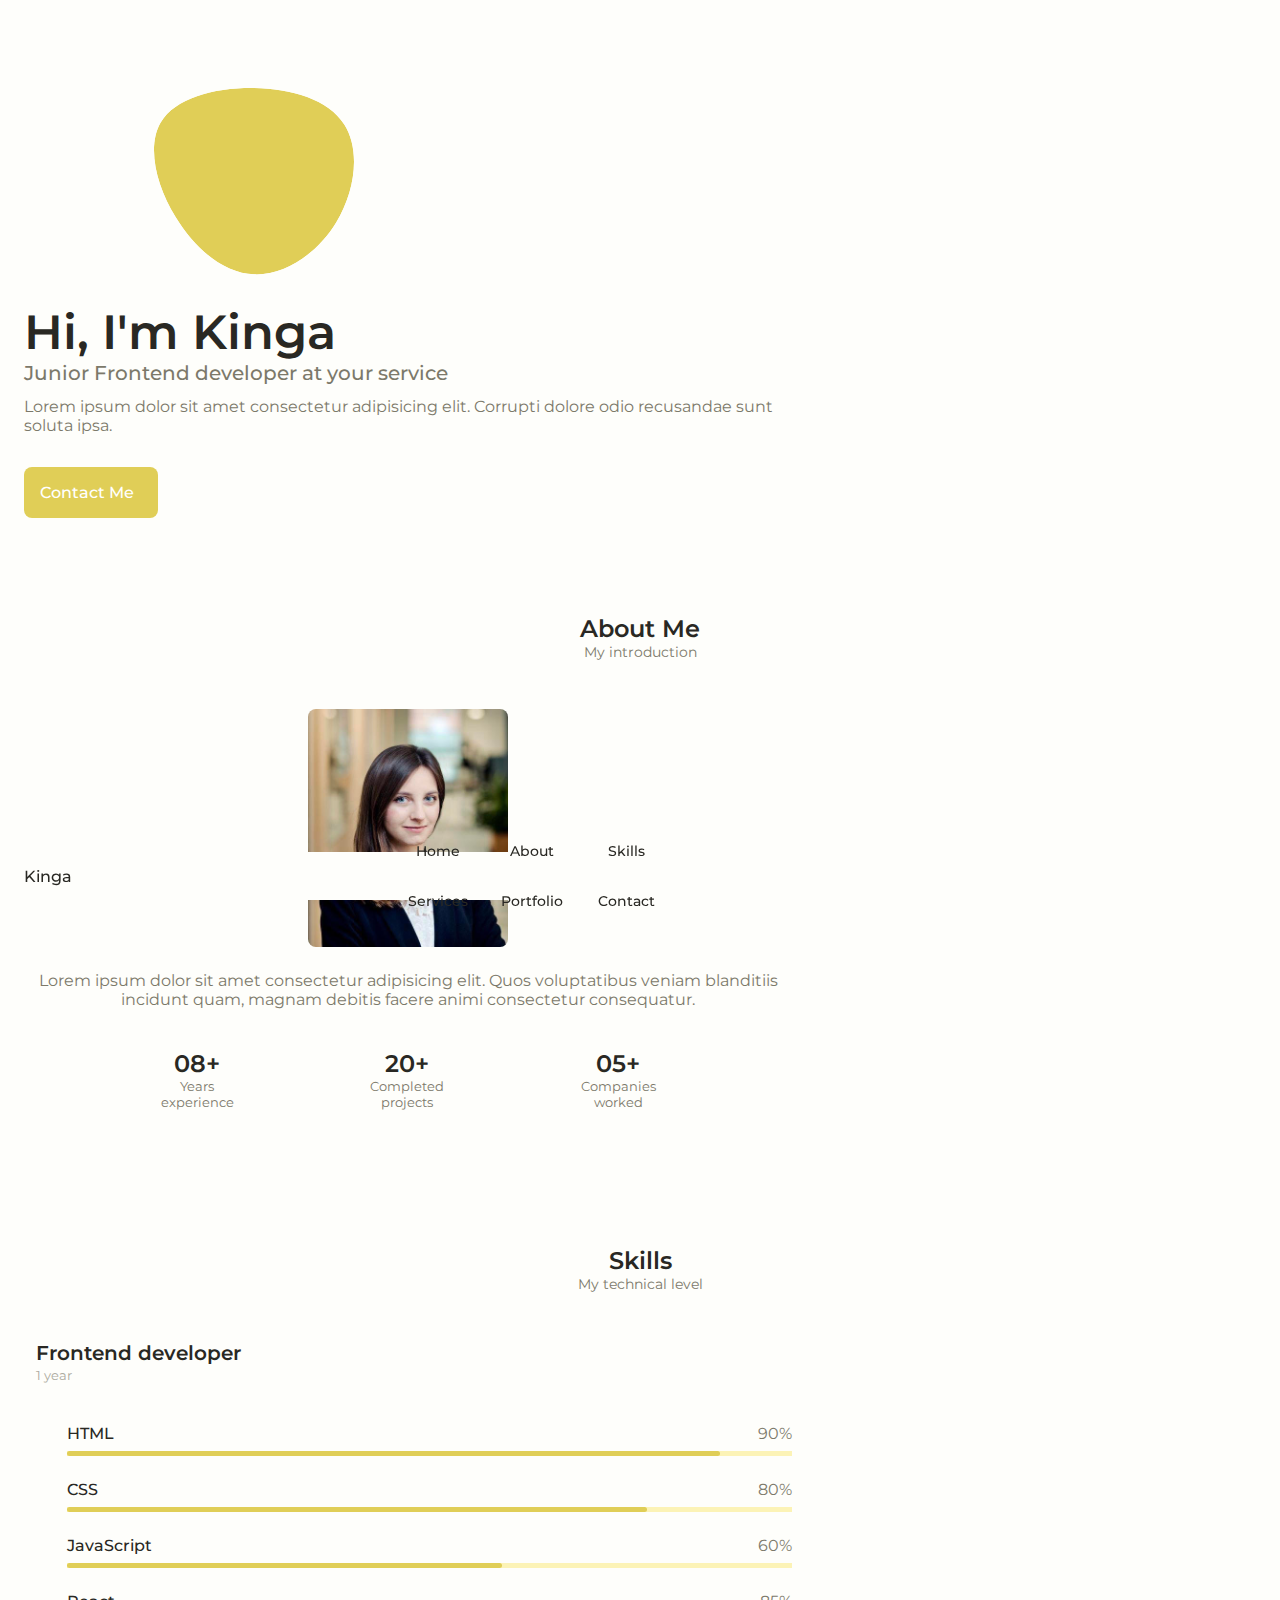
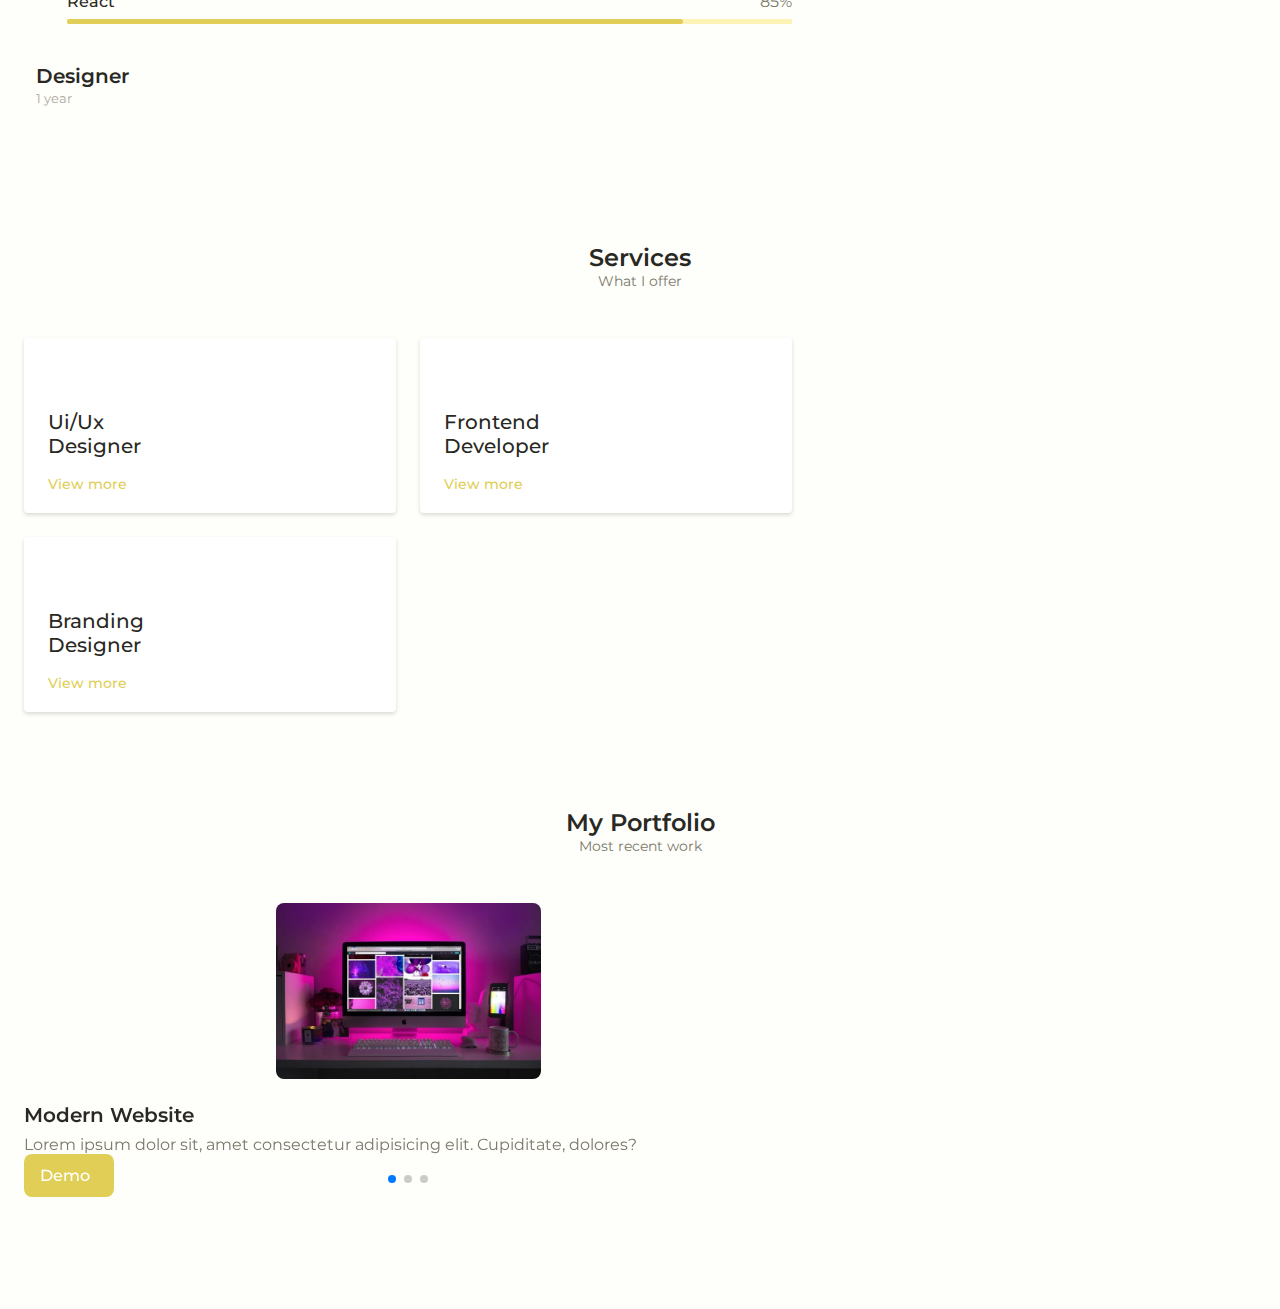
==== index.html @ 0916a734 "work in progress" ====
<!DOCTYPE html>
<html lang="en">

<head>
    <meta charset="UTF-8">
    <meta name="viewport" content="width=device-width, initial-scale=1.0">
    <title>Portafolio</title>
    <link rel="stylesheet" href="https://unicons.iconscout.com/release/v4.0.8/css/line.css">
    <link rel="stylesheet" href="css/swiper-bundle.min.css">
    <link rel="preconnect" href="https://fonts.googleapis.com">
    <link rel="preconnect" href="https://fonts.gstatic.com" crossorigin>
    <link href="https://fonts.googleapis.com/css2?family=Montserrat:ital,wght@0,100..900;1,100..900&display=swap"
        rel="stylesheet">
    <link rel="stylesheet" href="css/normalize.css">
    <link rel="stylesheet" href="css/style.css">
</head>

<body>
    <!-- header -->
    <header class="header" id="header">
        <nav class="nav container">
            <a href="#" class="nav__logo">Kinga</a>
            <div class="nav__menu" id="nav-menu">
                <ul class="nav__list grid">
                    <li class="nav__item">
                        <a href="#home" class="nav__link">
                            <i class="uil uil-estate nav__icon"></i>Home
                        </a>
                    </li>
                    <li class="nav__item">
                        <a href="#about" class="nav__link">
                            <i class="uil uil-user nav__icon"></i>About
                        </a>
                    </li>
                    <li class="nav__item">
                        <a href="#skills" class="nav__link">
                            <i class="uil uil-file nav__icon"></i>Skills
                        </a>
                    </li>
                    <li class="nav__item">
                        <a href="#services" class="nav__link">
                            <i class="uil uil-briefcase nav__icon"></i>Services
                        </a>
                    </li>
                    <li class="nav__item">
                        <a href="#portfolio" class="nav__link">
                            <i class="uil uil-image nav__icon"></i>Portfolio
                        </a>
                    </li>
                    <li class="nav__item">
                        <a href="#contact" class="nav__link">
                            <i class="uil uil-message nav__icon"></i>Contact
                        </a>
                    </li>
                </ul>
                <i class="uil uil-times nav__close" id="nav-close"></i>
            </div>

            <div class="nav__btns">
                <div class="nav__toggle" id="nav-toggle">
                    <i class="uil uil-apps"></i>
                </div>
            </div>
        </nav>
    </header>

    <!-- main -->
    <main class="main">
        <section class="home section" id="home">
            <div class="home__container container grid">
                <div class="home__content grid">
                    <div class="home__social">
                        <a href="#" target="_blank" class="home__social-icon">
                            <i class="uil uil-linkedin-alt"></i>
                        </a>
                        <a href="#" target="_blank" class="home__social-icon">
                            <i class="uil uil-github-alt"></i>
                        </a>
                        <a href="#" target="_blank" class="home__social-icon">
                            <i class="uil uil-dribbble"></i>
                        </a>
                    </div>

                    <div class="home__img">
                        <svg class="home__blob" viewBox="0 0 200 187" xmlns="http://www.w3.org/2000/svg"
                            xmlns:xlink="http://www.w3.org/1999/xlink">
                            <mask id="mask0" mask-type="alpha">
                                <path d="M190.312 36.4879C206.582 62.1187 201.309 102.826 182.328 134.186C163.346 165.547 
                                130.807 187.559 100.226 186.353C69.6454 185.297 41.0228 161.023 21.7403 129.362C2.45775 
                                97.8511 -7.48481 59.1033 6.67581 34.5279C20.9871 10.1032 59.7028 -0.149132 97.9666 
                                0.00163737C136.23 0.303176 174.193 10.857 190.312 36.4879Z" />
                            </mask>
                            <g mask="url(#mask0)">
                                <path d="M190.312 36.4879C206.582 62.1187 201.309 102.826 182.328 134.186C163.346 
                                165.547 130.807 187.559 100.226 186.353C69.6454 185.297 41.0228 161.023 21.7403 
                                129.362C2.45775 97.8511 -7.48481 59.1033 6.67581 34.5279C20.9871 10.1032 59.7028 
                                -0.149132 97.9666 0.00163737C136.23 0.303176 174.193 10.857 190.312 36.4879Z" />

                                <image class="home__blob-img" x="12" y="18" xlink:href="img/portfolio.png" />
                            </g>
                        </svg>
                    </div>

                    <div class="home__data">
                        <h1 class="home__title">Hi, I'm Kinga</h1>
                        <h3 class="home__subtitle">Junior Frontend developer at your service</h3>
                        <p class="home__description">Lorem ipsum dolor sit amet consectetur adipisicing elit. Corrupti
                            dolore odio recusandae sunt soluta ipsa.</p>
                        <a href="#contact" class="button button--flex">
                            Contact Me <i class="uil uil-message button__icon"></i>
                        </a>
                    </div>
                </div>

                <div class="home__scroll">
                    <a href="#about" class="home__scroll-button button--flex">
                        <i class="uil uil-mouse-alt home__scroll-mouse"></i>
                        <span class="home__scroll-name">Scroll down</span>
                        <i class="uil uil-arrow-down home_scroll-arrow"></i>
                    </a>
                </div>
            </div>
        </section>

        <section class="about section" id="about">
            <h2 class="section__title">About Me</h2>
            <span class="section__subtitle">My introduction</span>

            <div class="about__container container grid">
                <img src="img/portfolio.jpg" alt="kinga" class="about__img">

                <div class="about__data">
                    <p class="about__description">Lorem ipsum dolor sit amet consectetur adipisicing elit. Quos
                        voluptatibus veniam blanditiis incidunt quam, magnam debitis facere animi consectetur
                        consequatur.</p>
                    <div class="about__info">
                        <div>
                            <span class="about__info-title">08+</span>
                            <span class="about__info-name">Years <br> experience</span>
                        </div>
                        <div>
                            <span class="about__info-title">20+</span>
                            <span class="about__info-name">Completed <br> projects</span>
                        </div>
                        <div>
                            <span class="about__info-title">05+</span>
                            <span class="about__info-name">Companies <br> worked</span>
                        </div>
                    </div>
                </div>
            </div>
        </section>

        <section class="skills section" id="skills">
            <h2 class="section__title">Skills</h2>
            <span class="section__subtitle">My technical level</span>

            <div class="skills__container container grid">
                <div>
                    <div class="skills__content skills__open">
                        <div class="skills__header">
                            <i class="uil uil-brackets-curly skills__icon"></i>

                            <div>
                                <h1 class="skills__title">Frontend developer</h1>
                                <span class="skills__subtitle">1 year</span>
                            </div>

                            <i class="uil uil-angle-down skills__arrow"></i>
                        </div>

                        <div class="skills__list grid">

                            <div class="skills__data">
                                <div class="skills__titles">
                                    <h3 class="skills__name">HTML</h3>
                                    <span class="skills__number">90%</span>
                                </div>
                                <div class="skills__bar">
                                    <span class="skills__percentage skills__html"></span>
                                </div>
                            </div>

                            <div class="skills__data">
                                <div class="skills__titles">
                                    <h3 class="skills__name">CSS</h3>
                                    <span class="skills__number">80%</span>
                                </div>
                                <div class="skills__bar">
                                    <span class="skills__percentage skills__css"></span>
                                </div>
                            </div>

                            <div class="skills__data">
                                <div class="skills__titles">
                                    <h3 class="skills__name">JavaScript</h3>
                                    <span class="skills__number">60%</span>
                                </div>
                                <div class="skills__bar">
                                    <span class="skills__percentage skills__js"></span>
                                </div>
                            </div>

                            <div class="skills__data">
                                <div class="skills__titles">
                                    <h3 class="skills__name">React</h3>
                                    <span class="skills__number">85%</span>
                                </div>
                                <div class="skills__bar">
                                    <span class="skills__percentage skills__react"></span>
                                </div>
                            </div>
                        </div>
                    </div>

                    <div>
                        <div class="skills__content skills__close">
                            <div class="skills__header">
                                <i class="uil uil-brush-alt skills__icon"></i>

                                <div>
                                    <h1 class="skills__title">Designer</h1>
                                    <span class="skills__subtitle">1 year</span>
                                </div>

                                <i class="uil uil-angle-down skills__arrow"></i>
                            </div>

                            <div class="skills__list grid">

                                <div class="skills__data">
                                    <div class="skills__titles">
                                        <h3 class="skills__name">Figma</h3>
                                        <span class="skills__number">90%</span>
                                    </div>
                                    <div class="skills__bar">
                                        <span class="skills__percentage skills__figma"></span>
                                    </div>
                                </div>

                                <div class="skills__data">
                                    <div class="skills__titles">
                                        <h3 class="skills__name">GIMP</h3>
                                        <span class="skills__number">80%</span>
                                    </div>
                                    <div class="skills__bar">
                                        <span class="skills__percentage skills__gimp"></span>
                                    </div>
                                </div>

                                <div class="skills__data">
                                    <div class="skills__titles">
                                        <h3 class="skills__name">Canva</h3>
                                        <span class="skills__number">60%</span>
                                    </div>
                                    <div class="skills__bar">
                                        <span class="skills__percentage skills__canva"></span>
                                    </div>
                                </div>

                            </div>
                        </div>
                    </div>
                </div>
            </div>
        </section>

        <!-- <section class="qualification section">
            <h2 class="section__title">Qualification</h2>
            <span class="section__subtitle">My personal journey</span>

            <div class="qualification__container container">
                <div class="qualification__tabs">
                    <div class="qualification__button button--flex">
                        <i class="uil uil-graduation-cap qualification__icon"></i>
                        Education
                    </div>

                    <div class="qualification__button button--flex">
                        <i class="uil uil-bag qualification__icon"></i>
                        Work
                    </div>
                </div>

                <div class="qualification__sections">
                    <div class="qualification__content">

                        <div class="qualification__data">
                            <div>
                                <h3 class="qualificaton__title">Kurs Frontend Developer</h3>
                                <span class="qualification__subtitle">Akademia 108</span>
                                <div class="qualification__calendar">
                                    <i class="uil uil-calendar-alt"></i>
                                    IV-VIII 2024
                                </div>
                            </div>

                            <div>
                                <span class="qualification__rounder"></span>
                                <span class="qualification__line"></span>
                            </div>
                        </div>

                        <div class="qualification__data">
                            <div>

                                <div></div>

                                <div>
                                    <span class="qualification__rounder"></span>
                                    <span class="qualification__line"></span>
                                </div>
                                <h3 class="qualificaton__title">Kurs Frontend Developer</h3>
                                <span class="qualification__subtitle">Akademia 108</span>
                                <div class="qualification__calendar">
                                    <i class="uil uil-calendar-alt"></i>
                                    IV-VIII 2024
                                </div>
                            </div>                          
                        </div>


                        <div class="qualification__data">
                            <div>
                                <h3 class="qualificaton__title">Kurs Frontend Developer</h3>
                                <span class="qualification__subtitle">Akademia 108</span>
                                <div class="qualification__calendar">
                                    <i class="uil uil-calendar-alt"></i>
                                    IV-VIII 2024
                                </div>
                            </div>

                            <div>
                                <span class="qualification__rounder"></span>
                                <span class="qualification__line"></span>
                            </div>
                        </div>

                    </div>

                    <div class="qualification__content">

                        <div class="qualification__data">
                            <div>
                                <h3 class="qualificaton__title">Kurs Frontend Developer</h3>
                                <span class="qualification__subtitle">Akademia 108</span>
                                <div class="qualification__calendar">
                                    <i class="uil uil-calendar-alt"></i>
                                    IV-VIII 2024
                                </div>
                            </div>

                            <div>
                                <span class="qualification__rounder"></span>
                                <span class="qualification__line"></span>
                            </div>
                        </div>

                        <div class="qualification__data">
                            <div>

                                <div></div>

                                <div>
                                    <span class="qualification__rounder"></span>
                                    <span class="qualification__line"></span>
                                </div>
                                <h3 class="qualificaton__title">Kurs Frontend Developer</h3>
                                <span class="qualification__subtitle">Akademia 108</span>
                                <div class="qualification__calendar">
                                    <i class="uil uil-calendar-alt"></i>
                                    IV-VIII 2024
                                </div>
                            </div>                          
                        </div>


                        <div class="qualification__data">
                            <div>
                                <h3 class="qualificaton__title">Kurs Frontend Developer</h3>
                                <span class="qualification__subtitle">Akademia 108</span>
                                <div class="qualification__calendar">
                                    <i class="uil uil-calendar-alt"></i>
                                    IV-VIII 2024
                                </div>
                            </div>

                            <div>
                                <span class="qualification__rounder"></span>
                                <span class="qualification__line"></span>
                            </div>
                        </div>

                    </div>
                </div>
            </div>
        </section> -->

        <section class="services section" id="services">
            <h2 class="section__title">Services</h2>
            <span class="section__subtitle">What I offer</span>

            <div class="services__container container grid">
                <div class="services__content">
                    <div>
                        <i class="uil uil-web-grid services__icon"></i>
                        <h3 class="services__title">Ui/Ux <br> Designer</h3>

                        <span class="button button--flex button--small button--link services__button">View more
                            <i class="uil uil-arrow-right button__icon"></i>
                        </span>

                        <div class="services__modal">
                            <div class="services__modal-content">
                                <h4 class="services__modal-title">Ui/Ux <br> Designer</h4>
                                <i class="uil uil-times services__modal-close"></i>

                                <ul class="services__modal-services grid">
                                    <li class="services__modal-service">
                                        <i class="uil uil-check-circle services__modal-icon"></i>
                                        <p>I develop the user interface</p>
                                    </li>
                                    <li class="services__modal-service">
                                        <i class="uil uil-check-circle services__modal-icon"></i>
                                        <p>Web page development</p>
                                    </li>
                                    <li class="services__modal-service">
                                        <i class="uil uil-check-circle services__modal-icon"></i>
                                        <p>I develop the user interface</p>
                                    </li>
                                    <li class="services__modal-service">
                                        <i class="uil uil-check-circle services__modal-icon"></i>
                                        <p>I develop the user interface</p>
                                    </li>
                                </ul>
                            </div>
                        </div>
                    </div>
                </div>

                <div class="services__content">
                    <div>
                        <i class="uil uil-arrow services__icon"></i>
                        <h3 class="services__title">Frontend <br> Developer</h3>

                        <span class="button button--flex button--small button--link services__button">View more
                            <i class="uil uil-arrow-right button__icon"></i>
                        </span>

                        <div class="services__modal">
                            <div class="services__modal-content">
                                <h4 class="services__modal-title">Frontend <br> Developer</h4>
                                <i class="uil uil-times services__modal-close"></i>

                                <ul class="services__modal-services grid">
                                    <li class="services__modal-service">
                                        <i class="uil uil-check-circle services__modal-icon"></i>
                                        <p>I develop the user interface</p>
                                    </li>
                                    <li class="services__modal-service">
                                        <i class="uil uil-check-circle services__modal-icon"></i>
                                        <p>Web page development</p>
                                    </li>
                                    <li class="services__modal-service">
                                        <i class="uil uil-check-circle services__modal-icon"></i>
                                        <p>I develop the user interface</p>
                                    </li>
                                    <li class="services__modal-service">
                                        <i class="uil uil-check-circle services__modal-icon"></i>
                                        <p>I develop the user interface</p>
                                    </li>
                                </ul>
                            </div>
                        </div>
                    </div>
                </div>

                <div class="services__content">
                    <div>
                        <i class="uil uil-pen services__icon"></i>
                        <h3 class="services__title">Branding <br> Designer</h3>

                        <span class="button button--flex button--small button--link services__button">View more
                            <i class="uil uil-arrow-right button__icon"></i>
                        </span>

                        <div class="services__modal">
                            <div class="services__modal-content">
                                <h4 class="services__modal-title">Branding <br> Designer</h4>
                                <i class="uil uil-times services__modal-close"></i>

                                <ul class="services__modal-services grid">
                                    <li class="services__modal-service">
                                        <i class="uil uil-check-circle services__modal-icon"></i>
                                        <p>I develop the user interface</p>
                                    </li>
                                    <li class="services__modal-service">
                                        <i class="uil uil-check-circle services__modal-icon"></i>
                                        <p>Web page development</p>
                                    </li>
                                    <li class="services__modal-service">
                                        <i class="uil uil-check-circle services__modal-icon"></i>
                                        <p>I develop the user interface</p>
                                    </li>
                                    <li class="services__modal-service">
                                        <i class="uil uil-check-circle services__modal-icon"></i>
                                        <p>I develop the user interface</p>
                                    </li>
                                </ul>
                            </div>
                        </div>
                    </div>
                </div>
            </div>
        </section>

        <section class="portfolio section" id="portfolio">
            <h2 class="section__title">My Portfolio</h2>
            <span class="section__subtitle">Most recent work</span>

            <div class="portfolio__container container swiper-container">
                <div class="swiper-wrapper">
                    <div class="portfolio__content grid swiper-slide">
                        <img src="img/portfolio1.jpg" alt="portfolio 1" class="portfolio__img">
                        <div class="porfolio__data">
                            <h3 class="portfolio__title">
                                Modern Website</h3>
                            <p class="portoflio__decription">Lorem ipsum dolor sit, amet consectetur adipisicing elit. Cupiditate, dolores?</p>
                            <a href="#" class="button button--flex button--small portfolio__button">
                                Demo
                                <i class="uil uil-arrow-right button__icon"></i>
                            </a>
                        </div>
                    </div>

                    <div class="portfolio__content grid swiper-slide">
                        <img src="img/portfolio2.jpg" alt="portfolio 2" class="portfolio__img">
                        <div class="porfolio__data">
                            <h3 class="portfolio__title">
                                Brand Design</h3>
                            <p class="portoflio__decription">Lorem ipsum dolor sit, amet consectetur adipisicing elit. Cupiditate, dolores?</p>
                            <a href="#" class="button button--flex button--small portfolio__button">
                                Demo
                                <i class="uil uil-arrow-right button__icon"></i>
                            </a>
                        </div>
                    </div>

                    <div class="portfolio__content grid swiper-slide">
                        <img src="img/portfolio3.jpg" alt="portfolio 3" class="portfolio__img">
                        <div class="porfolio__data">
                            <h3 class="portfolio__title">
                                Online Store</h3>
                            <p class="portoflio__decription">Lorem ipsum dolor sit, amet consectetur adipisicing elit. Cupiditate, dolores?</p>
                            <a href="#" class="button button--flex button--small portfolio__button">
                                Demo
                                <i class="uil uil-arrow-right button__icon"></i>
                            </a>
                        </div>
                    </div>
                </div>

                <div class="swiper-button-next">
                    <i class="uil uil-angle-right-b swiper-portfolio-icon"></i>
                </div>
                <div class="swiper-button-prev">
                    <i class="uil uil-angle-left-b swiper-portfolio-icon"></i>
                </div>

                <div class="swiper-pagination"></div>
            </div>
        </section>



    </main>


    
    <!-- footer -->

    <!-- scroll top -->

    <!-- js -->
    <script src="js/swiper-bundle.min.js"></script>
    <script src="js/main.js"></script>
</body>

</html>
---- css/style.css ----
:root {

    --header-height: 3rem;

    --hue-color: 52;

    --first-color: hsl(var(--hue-color), 69%, 61%);
    --first-color-second: hsl(var(--hue-color), 69%, 61%);
    --first-color-alt: hsl(var(--hue-color), 57%, 53%);
    --first-color-lighter: hsl(var(--hue-color), 92%, 85%);
    --title-color: hsl(var(--hue-color), 8%, 15%);
    --text-color: hsl(var(--hue-color), 8%, 45%);
    --text-color-light: hsl(var(--hue-color), 8%, 65%);
    --input-color: hsl(var(--hue-color), 70%, 96%);
    --body-color: hsl(var(--hue-color), 60%, 99%);
    --container-color: #fff;

    --body-font: 'Montserrat', sans-serif;

    --big-font-size: 2rem;
    --h1-font-size: 1.5rem;
    --h2-font-size: 1.25rem;
    --h3-font-size: 1.125rem;
    --normal-font-size: .938rem;
    --small-font-size: .813rem;
    --smaller-font-size: .75rem;

    --font-medium: 500;
    --font-semi-bold: 600;

    --mb-0-25: .25rem;
    --mb-0-5: .5rem;
    --mb-0-75: .75rem;
    --mb-1: 1rem;
    --mb-1-5: 1.5rem;
    --mb-2: 2rem;
    --mb-2-5: 2.5rem;
    --mb-3: 3rem;

    --z-tooltip: 10;
    --z-fixed: 100;
    --z-modal: 1000;
}

@media screen and (min-width: 968px) {
    :root {
        --big-font-size: 3rem;
        --h1-font-size: 2.25rem;
        --h2-font-size: 1.5rem;
        --h3-font-size: 1.25rem;
        --normal-font-size: 1rem;
        --small-font-size: .875rem;
        --smaller-font-size: .813rem;

    }
}

* {
    box-sizing: border-box;
    padding: 0;
    margin: 0;
}

html {
    scroll-behavior: smooth;
}

body {
    margin: 0 0 var(--header-height) 0;
    font-family: var(--body-font);
    font-size: var(--normal-font-size);
    background-color: var(--body-color);
    color: var(--text-color)
}

h1,h2,h3,h4 {
    color: var(--title-color);
    font-weight: var(--font-semi-bold);
}

ul {
    list-style: none;
}

a {
    text-decoration: none;
}

img {
    max-width: 100%;
    height: auto;
}

.section {
    padding: 2rem 0 4rem;
}

.section-title {
    font-size: var(--h1-font-size);
}

.section__subtitle {
    display: block;
    font-size: var(--small-font-size);
    margin-bottom: var(--mb-3);
}

.section__title,
.section__subtitle {
    text-align: center;
}

.container {
    max-width: 768px;
    margin-left: var(--mb-1-5);
    margin-right: var(--mb-1-5);
}

.grid {
    display: grid;
    gap: 1.5rem;
}

.header {
    width: 100%;
    position: fixed;
    bottom: 0; 
    left: 0;
    z-index: var(--z-fixed);
    background-color: var(--body-color);
}

.nav{
    max-width: 968px;
    height: var(--header-height);
    display: flex;
    justify-content: space-between;
    align-items: center;
}

.nav__logo, 
.nav__toggle {
    color: var(--title-color);
    font-weight: var(--font-medium);
}

.nav_logo:hover {
    color: var(--first-color);
}

.nav__toggle {
    font-size: 1.1rem;
    cursor: pointer;
}

.nav__toggle:hover {
    color: var(--first-color)
}

@media screen and (max-width: 767px) {
    .nav__menu{
        position: fixed;
        bottom: -100%;
        left: 0;
        width: 100%;
        background-color: var(--body-color);
        padding: 2rem 1.5rem 4rem;
        box-shadow: 0 -1px 4px rgba(0,0,0,.15);
        border-radius: 1.5rem 1.5rem 0 0;
        transition: .3s;
    }
}

.nav__list {
    grid-template-columns: repeat(3,1fr);
    gap: 2rem;
}

.nav__link {
    display: flex;
    flex-direction: column;
    align-items: center;
    font-size: var(--small-font-size);
    color: var(--title-color);
    font-weight: var(--font-medium);
}

.nav__link:hover {
    color: var(--first-color);
}

.nav__icon {
    font-size: 1.2rem;
}

.nav__close {
    position: absolute;
    right: 1.3rem;
    bottom: .5rem;
    font-size: 1.5rem;
    cursor: pointer;
    color: var(--first-color);
}

.nav__close:hover {
    color: var(--first-color-alt);
}

.show-menu {
    bottom: 0;
}

.home__container {
    gap: 1rem;
}

.home__content {
    grid-template-columns: .5fr 3fr;
    padding-top: 3.5rem;
    align-items: center;
}

.home__social {
    display: grid;
    grid-template-columns: max-content;
    row-gap: 1rem;
}

.home__social-icon {
    font-size: 1.25rem;
    color: var(--first-color)
}

.home__social-icon:hover {
    color: var(--first-color-alt);   
}

.home__blob {
    width: 200px;
    fill: var(--first-color);
}

.home__blob-img {
    width: 130px;
}

.home__data {
    grid-column: 1/3;
}

.home__title {
    font-size: var(--big-font-size);
}

.home__subtitle {
    font-size: var(--h3-font-size);
    color: var(--text-color);
    font-weight: var(--font-medium);
    margin-bottom: var(--mb-0-75);
}

.home__description {
    margin-bottom: var(--mb-2);
}

.home__scroll {
    display: none;
}

.home__scroll-button {
    color: var(--first-color);
    transition: .3s;
}

.home__scroll-button:hover {
    transform: translateY(.25rem);
}

.home__scroll-mouse {
    font-size: 2rem;
}

.home__scroll-name {
    font-size: var(--small-font-size);
    color: var(--title-color);
    font-weight: var(--font-medium);
    margin-right: var(--mb-0-25);
}

.home__scroll-arrow {
    font-size: 1.25rem;
}

.button {
    display: inline-block;
    background-color: var(--first-color);
    color: #fff;
    padding: 1rem;
    border-radius: .5rem;
    font-weight: var(--font-medium);
}

.button:hover {
    background-color: var(--first-color-alt);
}

.button__icon {
    font-size: 1.25rem;
    margin-left: var(--mb-0-5);
    transition: .3s;
}

.button--flex {
    display: inline-flex;
    align-items: center;
}

.button--small {
    padding: .75rem 1rem;
}

.button--link {
    padding: 0;
    background-color: transparent;
    color: var(--first-color);
}

.button--link:hover {
    background-color: transparent;
    color: var(--first-color-alt)
}

.about__img {
    width: 200px;
    border-radius: .5rem;
    justify-self: center;
    align-items: center;
}

.about__description {
    text-align: center;
    margin-bottom: var(--mb-2-5);
}

.about__info {
    display: flex;
    justify-content: space-evenly;
    margin-bottom: var(--mb-2-5);
}

.about__info-title {
    font-size: var(--h2-font-size);
    font-weight: var(--font-semi-bold);
    color: var(--title-color);
}

.about__info-name {
    font-size: var(--smaller-font-size);
}

.about__info-title,
.about__info-name {
    display: block;
    text-align: center;
}

.about__buttons {
    display: flex;
    justify-content: center;
}

.skills__container {
    row-gap: 0;
}

.skills__header {
    display: flex;
    align-items: center;
    margin-bottom: var(--mb-2-5);
    cursor: pointer;
}

.skills__icon, 
.skills__arrow {
    font-size: 2rem;
    color: var(--first-color);
}

.skills__icon {
    margin-right: var(--mb-0-75);
}

.skills__title {
    font-size: var(--h3-font-size);
}

.skills__subtitle {
    font-size: var(--smaller-font-size);
    color: var(--text-color-light);
}

.skills__arrow {
    margin-left: auto;
    transition: .4s;
}

.skills__list {
    row-gap: 1.5rem;
    padding-left: 2.7rem;
}

.skills__titles {
    display: flex;
    justify-content: space-between;
    margin-bottom: var(--mb-0-5);
}

.skills__name {
    font-size: var(--normal-font-size);
    font-weight: var(--font-medium);
}

.skills__bar {
    background-color: var(--first-color-lighter);
}

.skills__percentage {
    display: block;
    background-color: var(--first-color);
    height: 5px;
    border-radius: .25rem;
}


/* ---------------------percentages ------------------ */
.skills__html {
    width: 90%;
}

.skills__css {
    width: 80%;
}

.skills__js {
    width: 60%;
}

.skills__react {
    width: 85%;
}

.skills__figma {
    width: 90%;
}

.skills__gimp {
    width: 80%;
}

.skills__canva {
    width: 60%;
}

.skills__close .skills__list {
    height: 0;
    overflow: hidden;
}

.skills__open .skills__list {
    height: max-content;
    margin-bottom: var(--mb-2-5);
}

.skills__open .skills__arrow {
    transform: rotate(-180deg);
}

/* .qualification__tabs {
    display: flex;
    justify-content: space-evenly;
    margin-bottom: var(--mb-2);
}

.qualification__button {
    font-size: var(--h3-font-size);
    font-weight: var(--font-medium);
    cursor: pointer;
}

.qualification__button:hover {
    color: var(--first-color);
}

.qualification__icon {
    font-size: 1.8rem;
    margin-right: var(--mb-0-25);
}

.qualification__data {
    display: grid;
    grid-template-columns: 1fr max-content 1fr;
    column-gap: 1.5rem;
}

.qualification__title {
    font-size: var(--normal-font-size);
    font-weight: var(--font-medium);
}

.qualification__subtitle {
    display: inline-block;
    font-size: var(--small-font-size);
    margin-bottom: var(--mb-1);
}

.qualification__calendar {
    font-size: var(--smaller-font-size);
    color: var(--text-color-light);
}

.qualification__rounder {
    display: inline-block;
    width: 13px;
    height: 13px;
    background-color: var(--first-color);
    border-radius: 50%;
}

.qualification__line {
    display: block;
    width: 1px;
    height: 100%;
    background-color: var(--first-color);
    transform: translate(6px, -7px);
} */

.services__container {
    gap: 1.5rem;
    grid-template-columns: repeat(2, 1fr);
}

.services__content {
    position: relative;
    background-color: var(--container-color
    );
    padding: 3.5rem .5rem 1.25rem 1.5rem;
    border-radius: .25rem;
    box-shadow: 0 2px 4px rgba(0,0,0, .15);
    transition: .3s;
}

.services__content:hover {
    box-shadow: 0 4px 8px rgba(0,0,.15);
}

.services__icon {
    display: block;
    font-size: 1.5rem;
    color: var(--first-color);
    margin-bottom: var(--mb-1);
}

.services__title {
    font-size: var(--h3-font-size);
    margin-bottom: var(--mb-1);
    font-weight: var(--font-medium);
}

.services__button {
    cursor: pointer;
    font-size: var(--small-font-size);
}

.services__button:hover .button__icon {
    transform: translateX(.25rem);
}

.services__modal {
    position: fixed;
    top: 0;
    bottom: 0;
    left: 0;
    right: 0;
    background-color: rgba(0, 0, 0, .5);
    display: flex;
    align-items: center;
    justify-content: center;
    padding: 0 1rem;
    z-index: var(--z-modal);
    opacity: 0; 
    visibility: hidden;
    transition: .3s;
}

.services__modal-content {
    position: relative;
    background-color: var(--container-color);
    padding: 1.5rem;
    border-radius: .5rem;
}

.services__modal-services {
    row-gap: 1rem;
}

.services__modal-service {
    display: flex;
}

.services__modal-title {
    font-size: var(--h3-font-size);
    font-weight: var(--font-medium);
    margin-bottom: var(--mb-1-5);
}

.services__modal-close {
    position: absolute;
    top: 1rem;
    right: 1rem;
    font-size: 1.5rem;
    color: var(--first-color);
    cursor: pointer;
}

.services__modal-icon {
    color: var(--first-color);
    margin-right: var(--mb-0-25);
}

.active-modal {
    opacity: 1;
    visibility: visible;
}

.portfolio__container {
    overflow: initial;   
}

.portfolio__content {
    padding: 0 1 .5rem;
}

.portfolio__img {
    width: 265px;
    border-radius: .5rem;
    justify-self: center;
}

.portfolio__title {
    font-size: var(--h3-font-size);
    margin-bottom: var(--mb-0-5);
}

.portfolio__description {
    margin-bottom: var(--mb-0-75);
}

.portfolio__button:hover .button__icon {
    transform: translateX(.25rem);
}

.swiper-button-prev::after, 
.swiper-button-next::after {
    content: '';
}
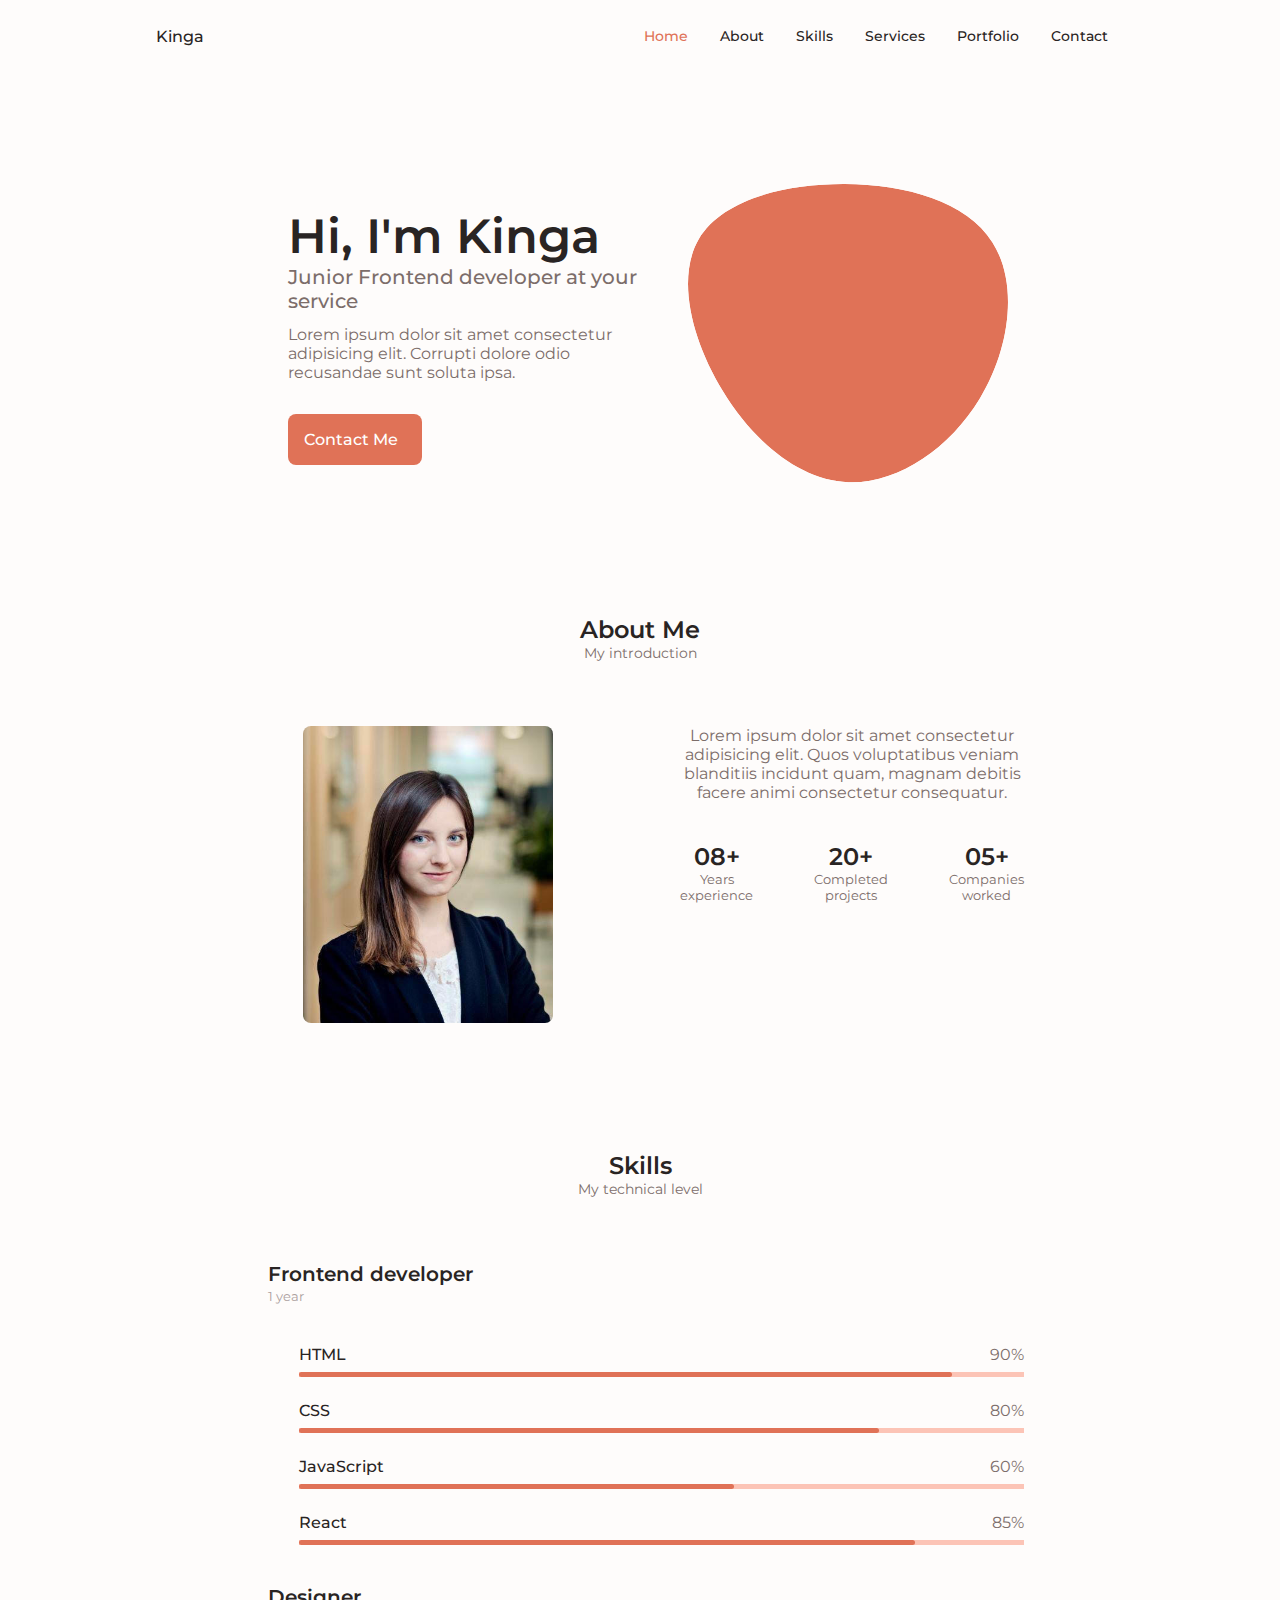
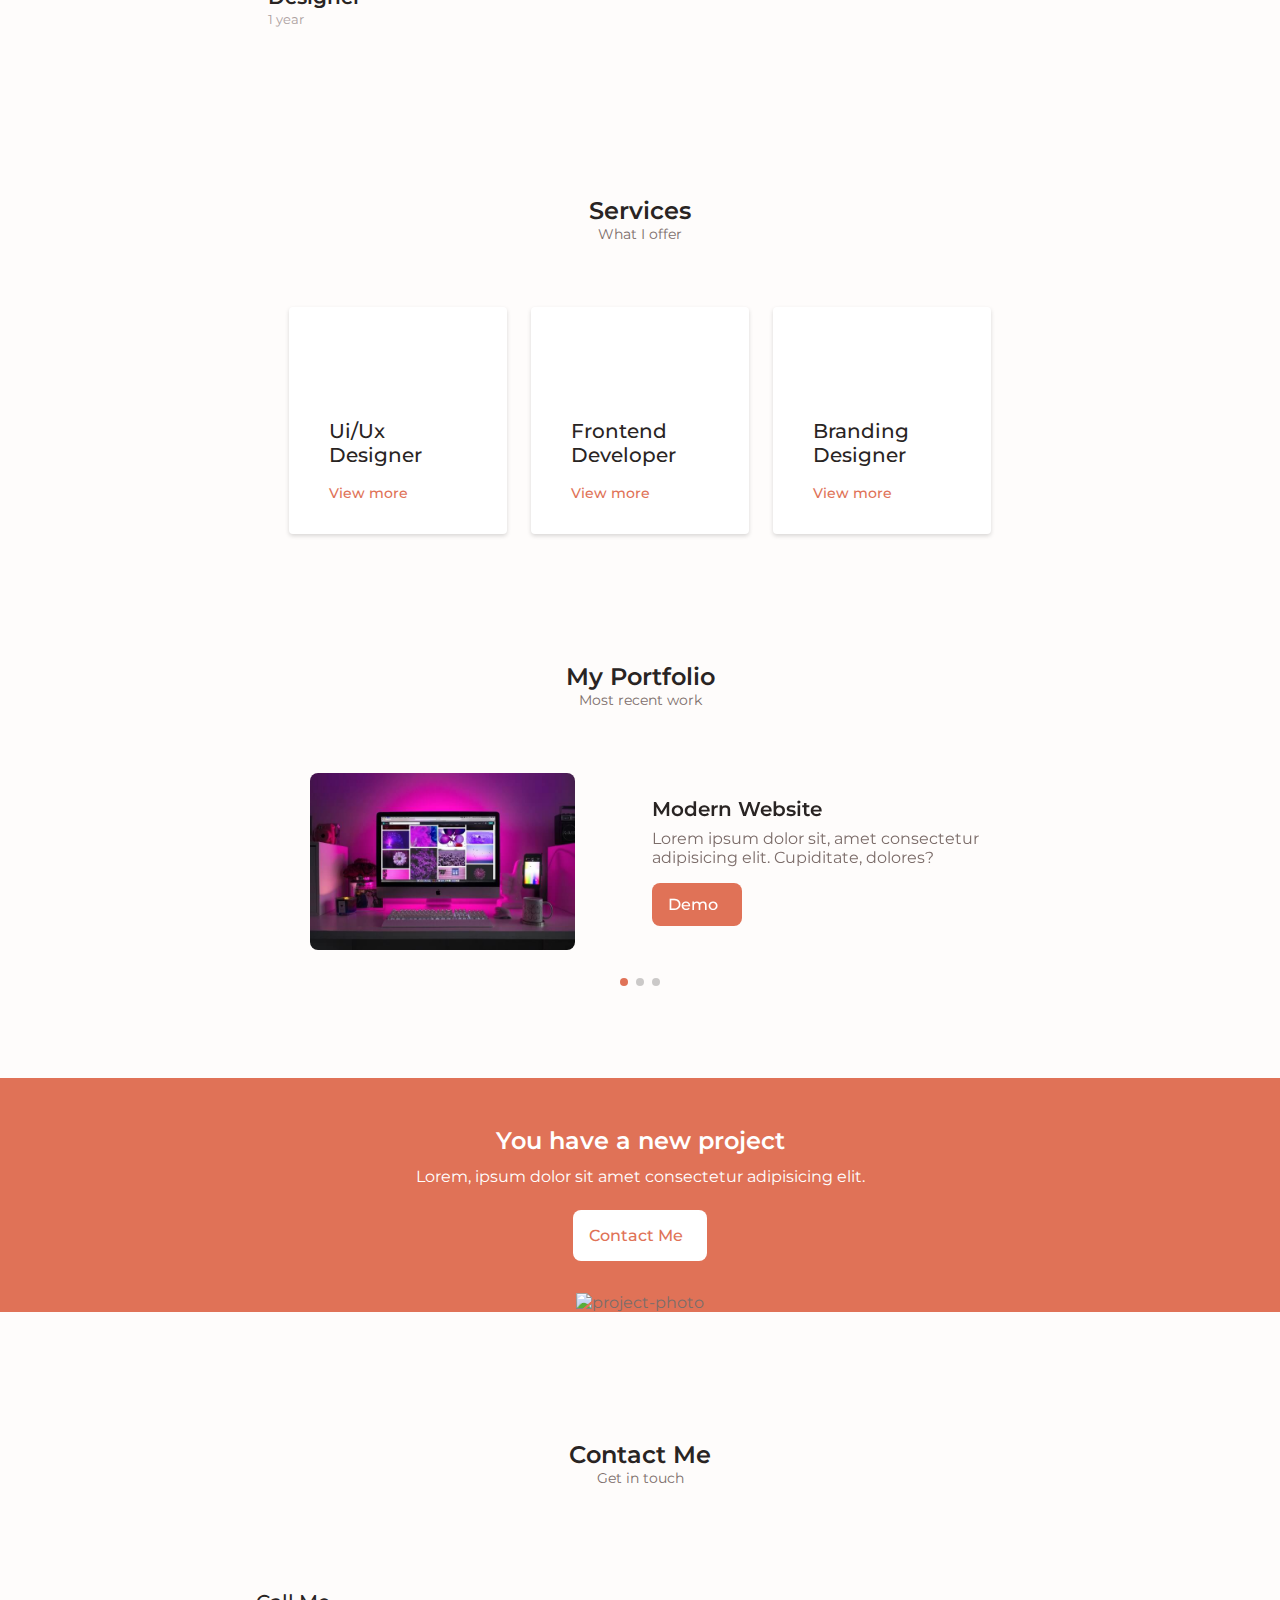
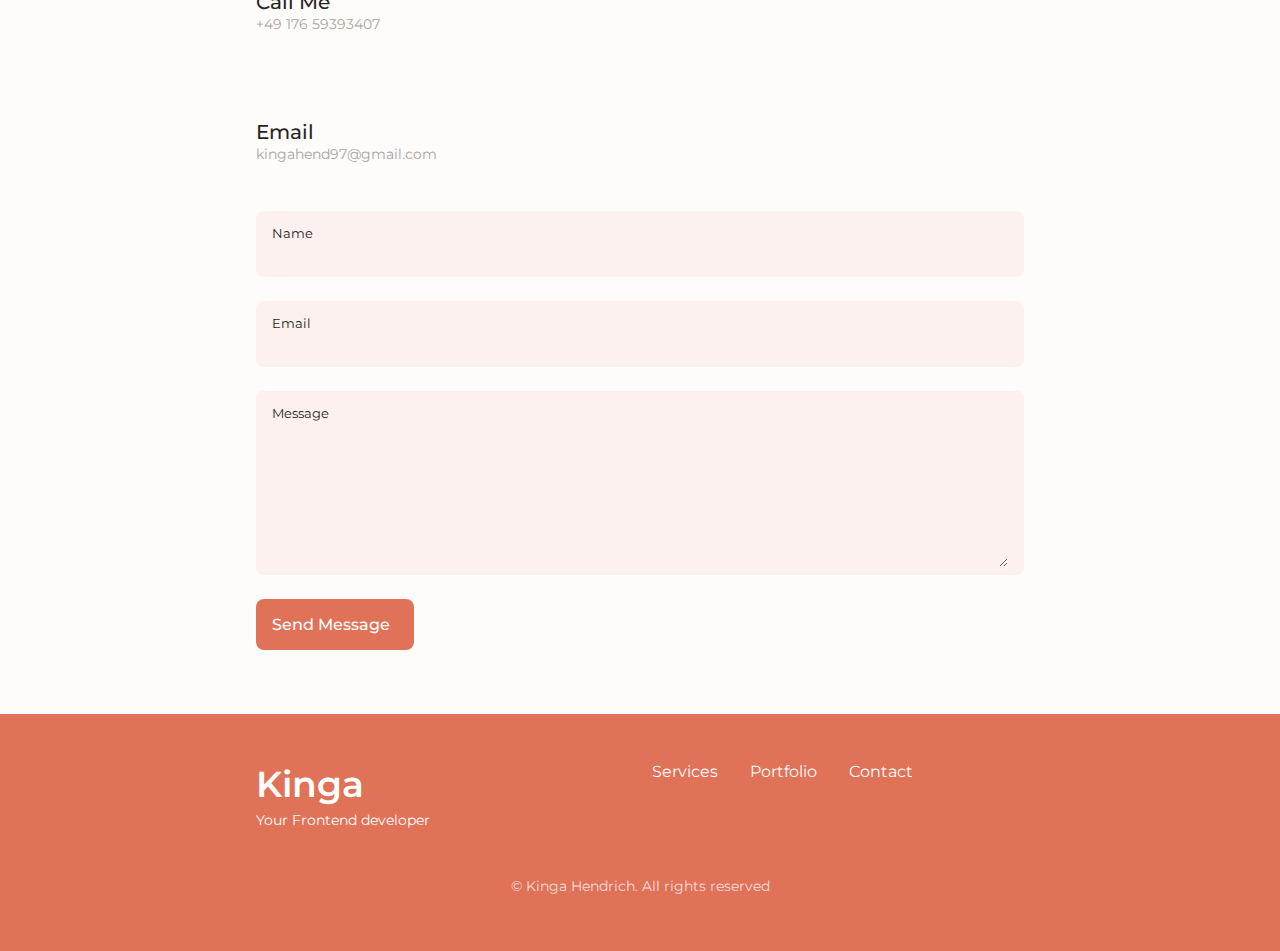
==== commit c0da93b3: "porfafolio - last changes" ====
--- a/index.html
+++ b/index.html
@@ -23,7 +23,7 @@
             <div class="nav__menu" id="nav-menu">
                 <ul class="nav__list grid">
                     <li class="nav__item">
-                        <a href="#home" class="nav__link">
+                        <a href="#home" class="nav__link active-link">
                             <i class="uil uil-estate nav__icon"></i>Home
                         </a>
                     </li>
@@ -57,6 +57,8 @@
             </div>
 
             <div class="nav__btns">
+                <i class="uil uil-moon change-theme" id="theme-button"></i>
+
                 <div class="nav__toggle" id="nav-toggle">
                     <i class="uil uil-apps"></i>
                 </div>
@@ -571,9 +573,95 @@
             </div>
         </section>
 
-
-
+        <section class="project section">
+            <div class="project__bg">
+                <div class="project__container container">
+                    <div class="project__data">
+                        <h2 class="project__title">You have a new project</h2>
+                        <p class="project__description">Lorem, ipsum dolor sit amet consectetur adipisicing elit.</p>
+                        <a href="#" class="button button--flex button--white">
+                            Contact Me 
+                            <i class="uil uil-message project button__icon"></i>
+                        </a>
+                    </div>
+
+                    <img src="img/project.png" alt="project-photo" class="project__img">
+                </div>
+            </div>
+        </section>
+
+        <section class="contact section" id="contact">
+            <h2 class="section__title">Contact Me</h2>
+            <span class="section__subtitle">Get in touch</span>
+
+            <div class="contact__container container grid">
+                <div class="container__information">
+                    <i class="uil uil-phone contact__icon"></i>
+                    <div>
+                        <h3 class="contact__title">Call Me</h3>
+                        <span class="contact__subtitle">+49 176 59393407</span>
+                    </div>
+                </div>
+
+                <div class="container__information">
+                    <i class="uil uil-envelope contact__icon"></i></i>
+                    <div>
+                        <h3 class="contact__title">Email</h3>
+                        <span class="contact__subtitle">kingahend97@gmail.com</span>
+                    </div>
+                </div>
+
+                <form action="" class="contact__form grid">
+                    <div class="contact__inputs grid">
+                        <div class="contact__content">
+                            <label for="" class="contact__label">Name</label>
+                            <input type="text" class="contact__input">
+                        </div>
+                        <div class="contact__content">
+                            <label for="" class="contact__label">Email</label>
+                            <input type="email" class="contact__input">
+                        </div>
+                        <div class="contact__content">
+                            <label for="" class="contact__label">Message</label>
+                            <textarea name="" id="" cols="0" rows="7" class="contact__input"></textarea>
+                        </div>
+
+                        <div>
+                            <a href="" class="button button--flex">
+                                Send Message
+                                <i class="uil uil-message button__icon"></i>
+                            </a>
+                        </div>
+                    </div>
+                </form>
+            </div>
+        </section>
     </main>
+
+    <footer class="footer">
+        <div class="footer__bg">
+            <div class="footer__container container grid">
+                <div>
+                    <h1 class="footer__title">Kinga</h1>
+                    <span class="footer__subtitle">Your Frontend developer</span>
+                </div>
+
+                <ul class="footer__links">
+                    <li>
+                        <a href="#services" class="footer__link">Services</a>
+                    </li>
+                    <li>
+                        <a href="#portfolio" class="footer__link">Portfolio</a>
+                    </li>
+                    <li>
+                        <a href="#contact" class="footer__link">Contact</a>
+                    </li>
+                </ul>
+            </div>
+
+            <p class="footer__copy">&#169; Kinga Hendrich. All rights reserved</p>
+        </div>
+    </footer>
 
 
     
--- a/css/style.css
+++ b/css/style.css
@@ -2,7 +2,7 @@
 
     --header-height: 3rem;
 
-    --hue-color: 52;
+    --hue-color: 372;
 
     --first-color: hsl(var(--hue-color), 69%, 61%);
     --first-color-second: hsl(var(--hue-color), 69%, 61%);
@@ -14,6 +14,8 @@
     --input-color: hsl(var(--hue-color), 70%, 96%);
     --body-color: hsl(var(--hue-color), 60%, 99%);
     --container-color: #fff;
+    --scroll-bar-color: hsl(var(--hue-color), 12%, 90%);
+    --scroll-thumb-color: hsl(var(--hue-color), 12%, 80%);
 
     --body-font: 'Montserrat', sans-serif;
 
@@ -53,6 +55,33 @@
         --smaller-font-size: .813rem;
 
     }
+}
+
+body.dark-theme {
+    --first-color-second: hsl(var(--hue-color), 30%, 8%);
+    --title-color: hsl(var(--hue-color), 8%, 95%);
+    --text-color: hsl(var(--hue-color), 8%, 75%);
+    --input-color: hsl(var(--hue-color), 29%, 16%);
+    --body-color: hsl(var(--hue-color), 28%, 12%);
+    --container-color: hsl(var(--hue-color), 29%, 16%);
+    --scroll-bar-color: hsl(var(--hue-color), 12%, 48%);
+    --scroll-thumb-color: hsl(var(--hue-color), 12%, 36%);
+}
+
+.nav__btns {
+    display: flex;
+    align-items: center;
+}
+
+.change-theme {
+    font-size: 1.25rem;
+    color: var(--title-color);
+    margin-right: var(--mb-1);
+    cursor: pointer;
+}
+
+.change-theme:hover {
+    color: var(--first-color);
 }
 
 * {
@@ -210,6 +239,10 @@
     bottom: 0;
 }
 
+.active-link {
+    color: var(--first-color);
+}
+
 .home__container {
     gap: 1rem;
 }
@@ -242,6 +275,7 @@
 
 .home__blob-img {
     width: 130px;
+    transform: rotate(7deg);
 }
 
 .home__data {
@@ -308,6 +342,15 @@
     font-size: 1.25rem;
     margin-left: var(--mb-0-5);
     transition: .3s;
+}
+
+.button--white {
+    background-color: white;
+    color: var(--first-color);
+}
+
+.button--white:hover {
+    background-color: white;
 }
 
 .button--flex {
@@ -662,4 +705,388 @@
 .swiper-button-prev::after, 
 .swiper-button-next::after {
     content: '';
-}+}
+
+.swiper-portfolio-icon {
+    font-size: 2rem;
+    color: var(--first-color)
+}
+
+.swiper-button-prev {
+    left: -1rem;
+}
+
+.swiper-button-next {
+    right: -1rem;
+}
+
+.swiper-container-horizontal > .swiper-pagination-bullets{
+    bottom: -2.5rem;
+}
+
+.swiper-pagination-bullet-active {
+    background-color: var(--first-color);
+}
+
+.swiper-button-prev,
+.swiper-button-next
+.swiper-pagination-bullet {
+   outline: none; 
+}
+
+.project {
+    text-align: center;
+}
+
+.project__bg {
+    background-color: var(--first-color-second);
+    padding-top: 3rem;
+}
+
+.project__title {
+    font-size: var(--h2-font-size);
+    margin-bottom: var(--mb-0-75);
+}
+
+.project__description {
+    margin-bottom: var(--mb-1-5);
+}
+
+.project__title, 
+.project__description {
+    color: white;
+}
+
+.project__img {
+    width: 232px;
+    justify-self: center;
+}
+
+.contact__container {
+    row-gap: 3rem;
+}
+
+.contact__information {
+    display: flex;
+    margin-bottom: var(--mb-2);
+}
+
+.contact__icon {
+    font-size: 2rem;
+    color: var(--first-color);
+    margin-right: var(--mb-0-75);
+}
+
+.contact__title {
+    font-size: var(--h3-font-size);
+    font-weight: var(--font-medium);
+}
+
+.contact__subtitle {
+    font-size: var(--small-font-size);
+    color: var(--text-color-light)
+}
+
+.contact__content {
+    background-color: var(--input-color);
+    border-radius: .5rem;
+    padding: .75rem 1rem .25rem;
+}
+
+.contact__label {
+    font-size: var(--smaller-font-size);
+    color: var(--title-color)
+}
+
+.contact__input {
+    width: 100%; 
+    background-color: var(--input-color);
+    color: var(--text-color);
+    font-family: var(--body-font);
+    font-size: var(--normal-font-size);
+    border: none;
+    outline: none;
+    padding: .25rem .5rem .5rem 0;
+}
+
+.footer {
+    padding-top: 2rem;
+}
+
+.footer__container {
+    row-gap: 3.5rem;
+}
+
+.footer__bg {
+    background-color: var(--first-color-second);
+    padding: 2rem 0 3rem;
+}
+
+.footer__title {
+    font-size: var(--h1-font-size);
+    margin-bottom: var(--mb-0-25);
+}
+
+.footer__subtitle {
+    font-size: var(--small-font-size);
+}
+
+.footer__links {
+    display: flex;
+    flex-direction: column;
+    row-gap: 1.5rem;
+}
+
+.footer__link:hover {
+    color: var(--first-color-lighter)
+}
+
+.footer__copy {
+    font-size: var(--small-font-size);
+    text-align: center;
+    color: rgb(253, 222, 222);
+    margin-top: var(--mb-3);
+}
+
+.footer__title,
+.footer__subtitle,
+.footer__link {
+    color: white;
+}
+
+::-webkit-scrollbar {
+    width: .50rem;
+    background-color: var(--scroll-bar-color);
+    border-radius: .1rem;
+}
+
+::-webkit-scrollbar-thumb {
+    background-color: var(--scroll-thumb-color);
+    border-radius: .2rem;
+}
+
+::-webkit-scrollbar-thumb:hover {
+    background-color: var(--text-color-light);
+}
+
+/* -----------------------Media Queries---------------------- */
+
+@media screen and (max-width: 350px) {
+    .container {
+        margin-left: var(--mb-1);
+        margin-right: var(--mb-1);
+    }
+
+    .nav__menu {
+        padding: 2rem .25rem 4rem;
+    }
+
+    .nav__list {
+        column-gap: 0;
+    }
+
+    .home__content {
+        grid-template-columns: .25fr 3fr;
+    }
+
+    .home__blob {
+        width: 180px;
+    }
+
+    .skills__title {
+        font-size: var(--normal-font-size);
+    }
+
+    .services__container {
+        grid-template-columns: max-content;
+        justify-content: center;
+    }
+
+    .services__content {
+        padding-right: 3.5rem;
+    }
+
+    .services__modal {
+        padding: 0 .5rem;
+    }
+
+    .project__img {
+        width: 200px;
+    }       
+}
+
+@media screen and (min-width: 568px) {
+    .home__content {
+        grid-template-columns: max-content 1fr 1fr;
+    }
+
+    .home__data {
+        grid-column: initial;
+    }
+
+    .home__img {
+        order: 1;
+        justify-self: center;
+    }
+
+    .about__container, 
+    .portfolio__content, 
+    .project__container, 
+    .footer__container {
+        grid-template-columns: repeat(2, 1fr);
+    }
+
+    .skills__container {
+        grid-template-columns: 1fr, 1fr;
+    }
+}
+
+@media screen and (min-width: 768px){
+    .container {
+       margin-left: auto; 
+       margin-right: auto; 
+    }
+    
+    body {
+        margin: 0;
+    }
+
+    .section {
+        padding: 6rem 0 2rem;
+    }
+
+    .section__subtitle {
+        margin-bottom: 4rem;
+    }
+
+    .header {
+        top: 0;
+        bottom: initial;
+    }
+
+    .header, 
+    .main
+    .footer__container {
+        padding: 0 1rem;
+    }
+
+    .nav{
+        height: calc(var(--header-height) + 1.5rem);
+        column-gap: 1rem;
+    }
+
+    .nav__icon, 
+    .nav__clos, 
+    .nav__toggle {
+        display: none;
+    }
+
+    .nav__list {
+        display: flex;
+        column-gap: 2rem;
+    }
+
+    .nav__menu {
+        margin-left: auto;
+    }
+
+    .nav__close {
+        display: none;
+    }
+
+    .change-theme {
+        margin: 0;
+    }
+
+    .home__container {
+        row-gap: 5rem;
+    }
+    
+    .home__content {
+        padding-top: 5.5rem;
+        column-gap: 2rem;
+    }
+
+    .home__blob {
+        width: 280px;
+    }
+
+    .about__container {
+        column-gap: 5rem;
+    }
+
+    .about__img {
+        width: 250px;
+    }
+
+    .sbout__description {
+        text-align: initial;
+    }
+
+    .about__info {
+        justify-content: space-between;
+    }
+
+    .about__buttons {
+        justify-content: initial;
+    }
+
+    .services__container {
+        grid-template-columns: repeat(3, 218px);
+        justify-content: center;
+    }
+
+    .services__icon {
+        font-size: 2rem;
+    }
+
+    .services__content {
+        padding: 6rem 0 2rem 2.5rem;
+    }
+
+    .portfolio__content {
+        align-items: center;
+    }
+
+    .portfolio__button {
+        margin-top: 1rem;
+    }
+    
+    .project__img {
+        margin-top: 2rem;
+    }
+
+    .footer__container {
+        grid-template-columns: repeat(2, 1fr);
+    }
+
+    .footer__bg {
+        padding: 3rem 0 3.5rem;
+    }
+
+    .footer__links {
+        flex-direction: row;
+        column-gap: 2rem;
+    }
+}
+
+@media screen and (min-width: 1024px) {
+    .header, 
+    .main, 
+    .footer__container {
+        padding: 0;
+    }
+
+    .nav__close {
+        display: none;
+    }
+
+    .home__blob {
+        width: 320px;
+    }
+
+    .portfolio__button {
+        margin-top: 1rem;
+    }
+    
+}
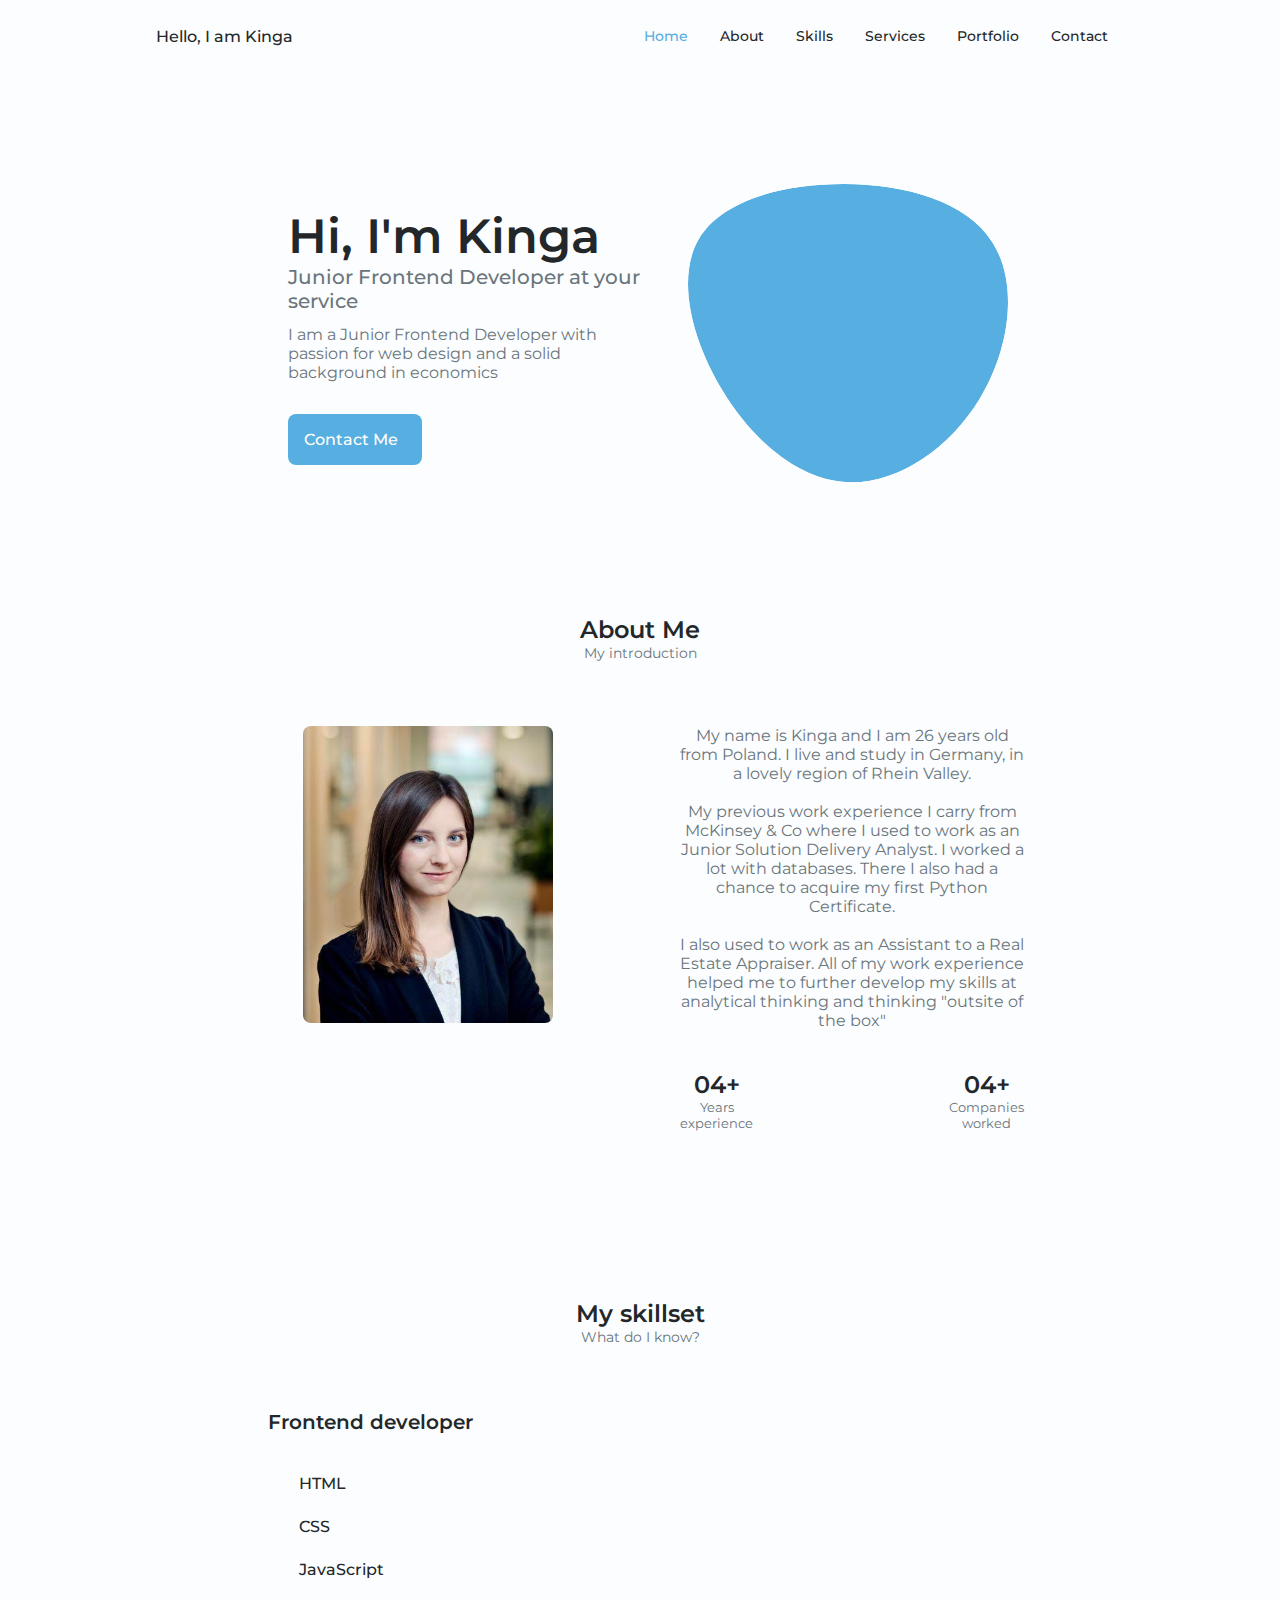
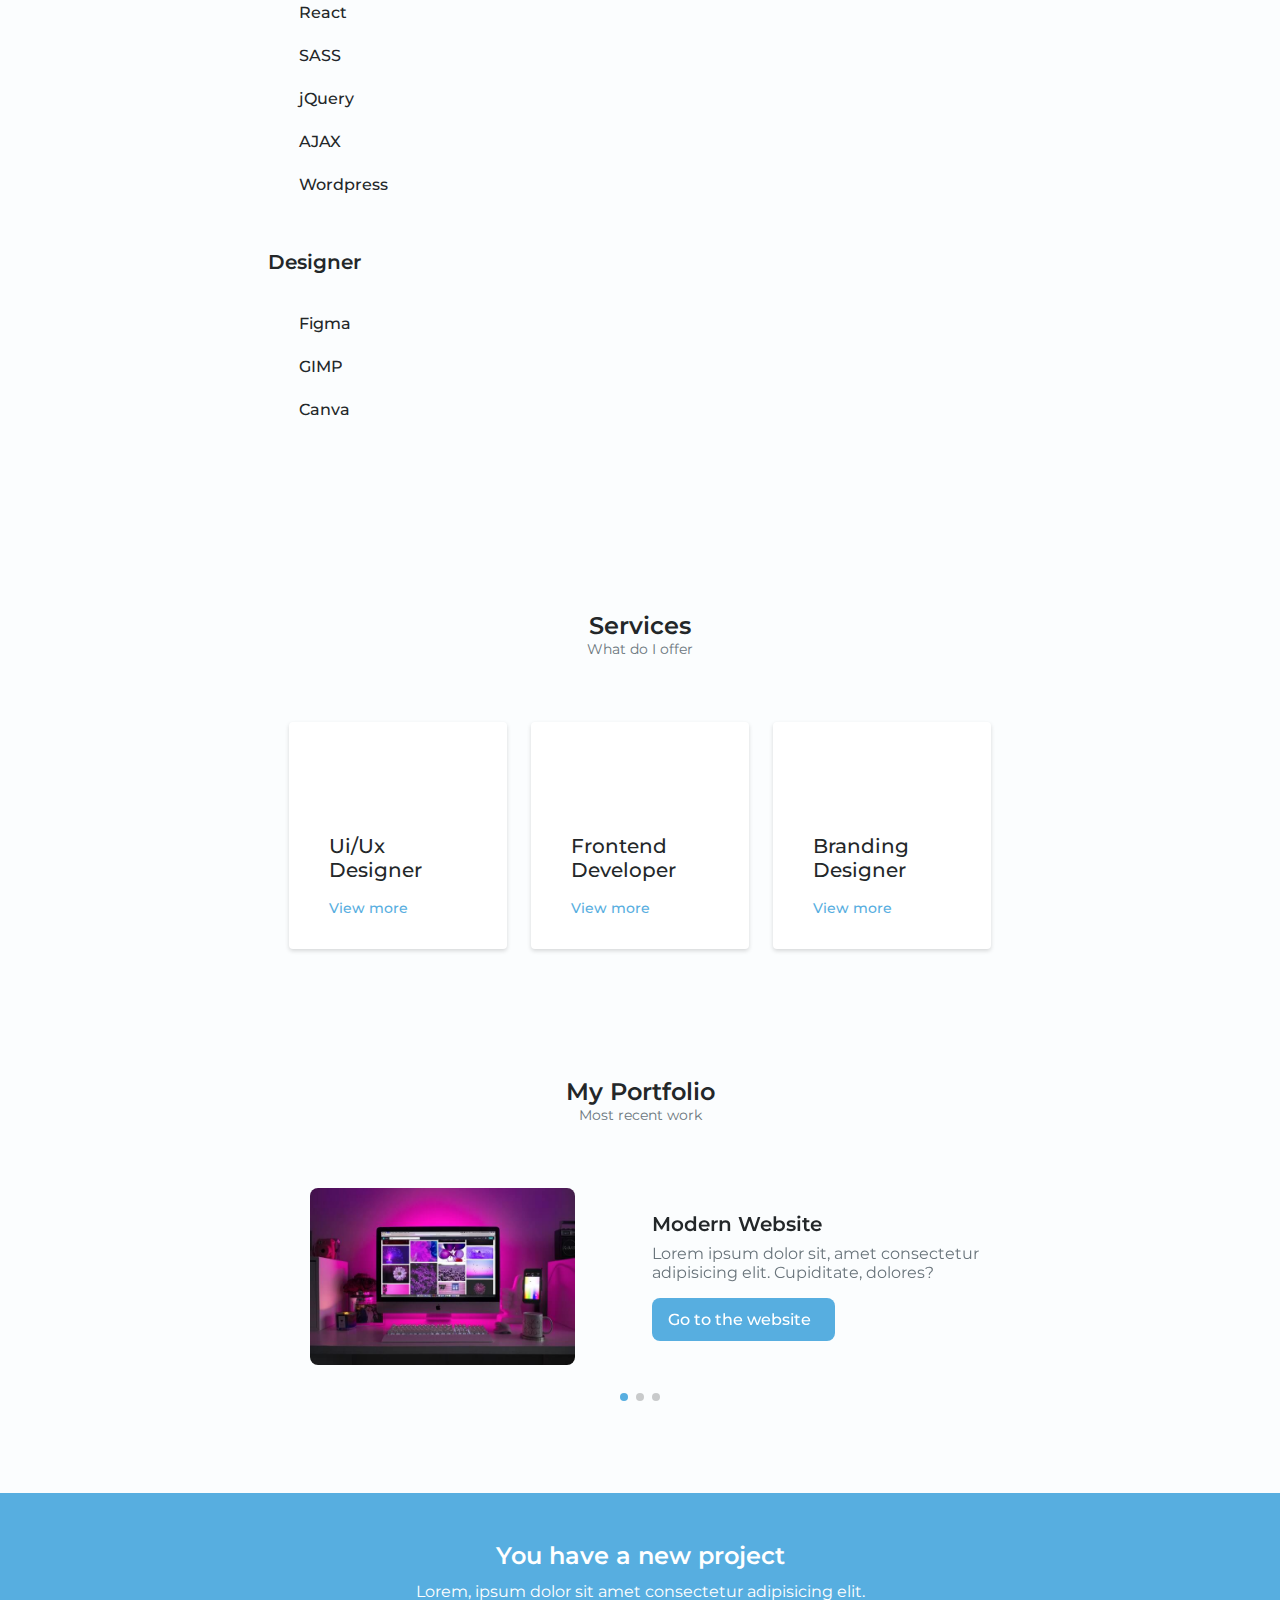
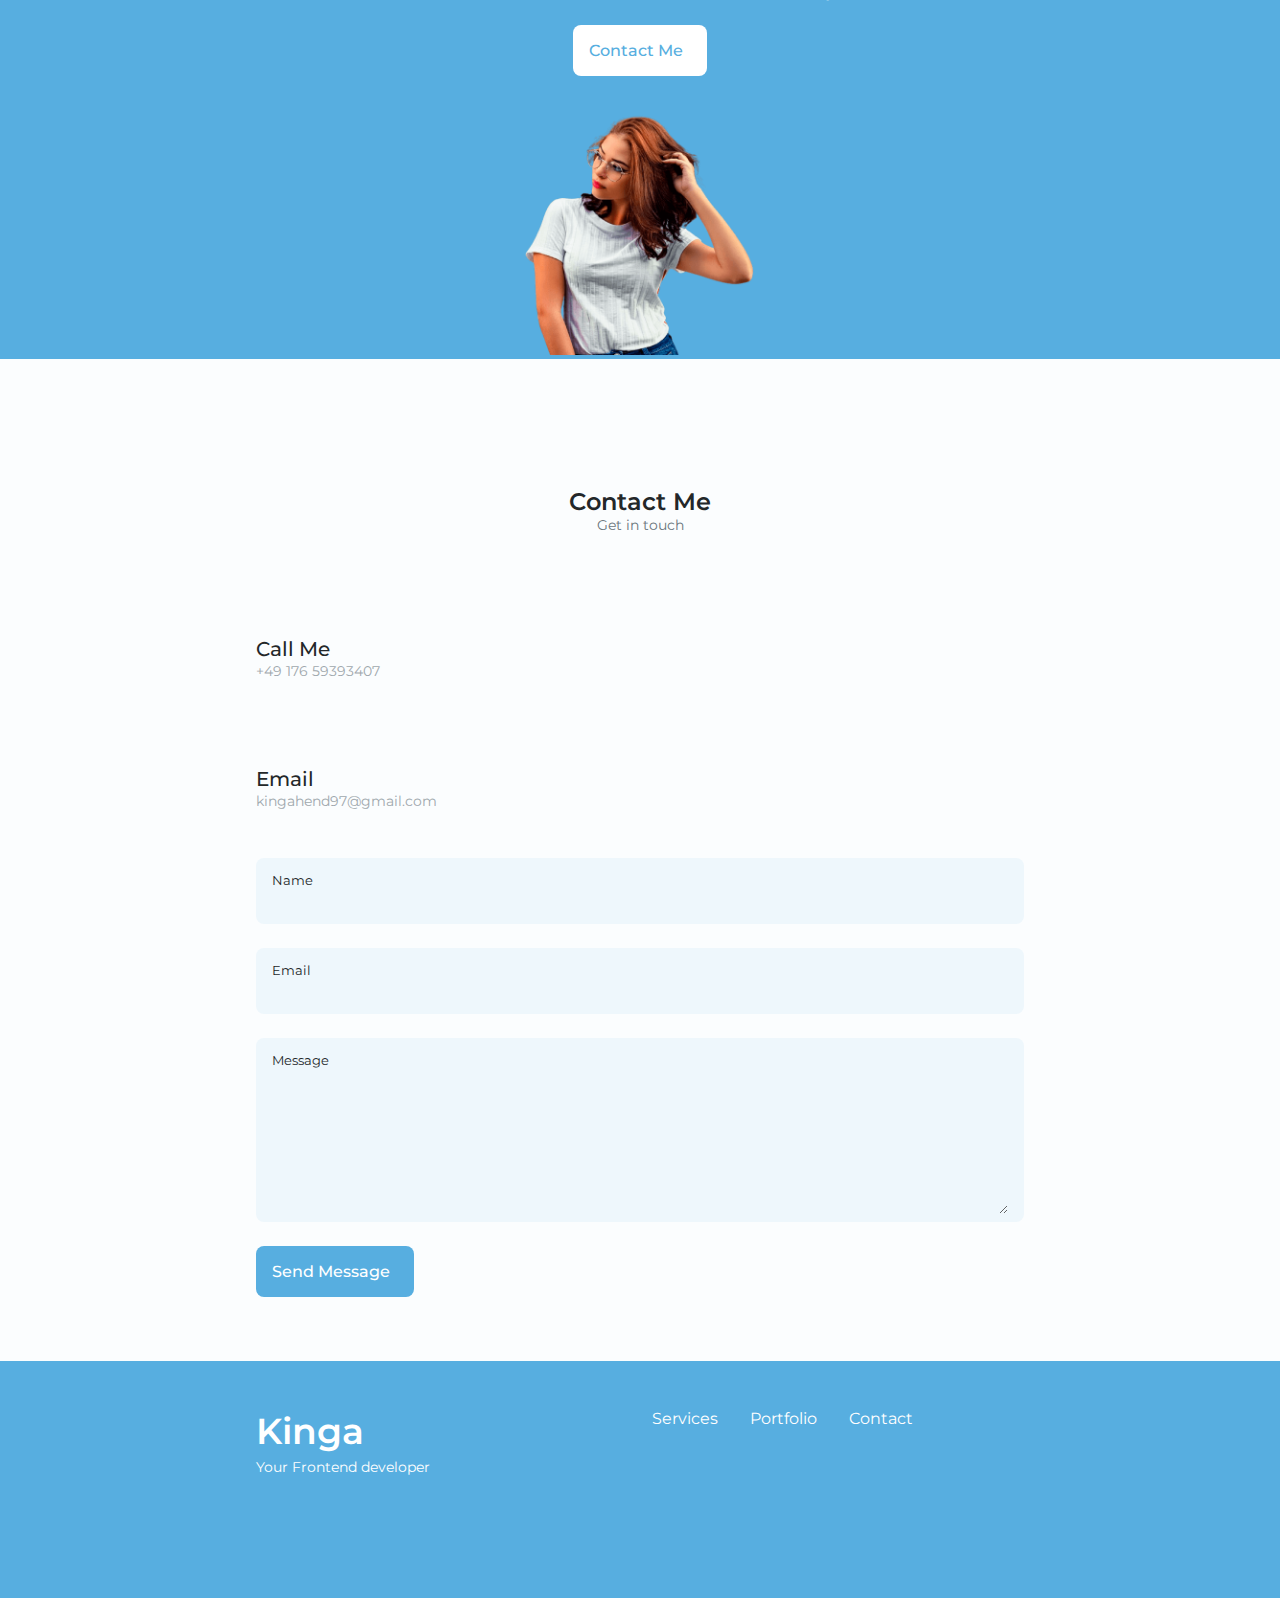
==== commit d026a508: "next sections" ====
--- a/index.html
+++ b/index.html
@@ -19,7 +19,7 @@
     <!-- header -->
     <header class="header" id="header">
         <nav class="nav container">
-            <a href="#" class="nav__logo">Kinga</a>
+            <a href="#" class="nav__logo">Hello, I am Kinga</a>
             <div class="nav__menu" id="nav-menu">
                 <ul class="nav__list grid">
                     <li class="nav__item">
@@ -72,14 +72,11 @@
             <div class="home__container container grid">
                 <div class="home__content grid">
                     <div class="home__social">
-                        <a href="#" target="_blank" class="home__social-icon">
+                        <a href="https://www.linkedin.com/in/kingahndr97" target="_blank" class="home__social-icon">
                             <i class="uil uil-linkedin-alt"></i>
                         </a>
-                        <a href="#" target="_blank" class="home__social-icon">
+                        <a href="https://github.com/kingahendrich/" target="_blank" class="home__social-icon">
                             <i class="uil uil-github-alt"></i>
-                        </a>
-                        <a href="#" target="_blank" class="home__social-icon">
-                            <i class="uil uil-dribbble"></i>
                         </a>
                     </div>
 
@@ -98,29 +95,21 @@
                                 129.362C2.45775 97.8511 -7.48481 59.1033 6.67581 34.5279C20.9871 10.1032 59.7028 
                                 -0.149132 97.9666 0.00163737C136.23 0.303176 174.193 10.857 190.312 36.4879Z" />
 
-                                <image class="home__blob-img" x="12" y="18" xlink:href="img/portfolio.png" />
+                                <image class="home__blob-img" x="40" y="8" xlink:href="img/portfolio.png" />
                             </g>
                         </svg>
                     </div>
 
                     <div class="home__data">
                         <h1 class="home__title">Hi, I'm Kinga</h1>
-                        <h3 class="home__subtitle">Junior Frontend developer at your service</h3>
-                        <p class="home__description">Lorem ipsum dolor sit amet consectetur adipisicing elit. Corrupti
-                            dolore odio recusandae sunt soluta ipsa.</p>
+                        <h3 class="home__subtitle">Junior Frontend Developer at your service</h3>
+                        <p class="home__description">I am a Junior Frontend Developer with passion for web design and a solid background in economics</p>
                         <a href="#contact" class="button button--flex">
                             Contact Me <i class="uil uil-message button__icon"></i>
                         </a>
                     </div>
                 </div>
 
-                <div class="home__scroll">
-                    <a href="#about" class="home__scroll-button button--flex">
-                        <i class="uil uil-mouse-alt home__scroll-mouse"></i>
-                        <span class="home__scroll-name">Scroll down</span>
-                        <i class="uil uil-arrow-down home_scroll-arrow"></i>
-                    </a>
-                </div>
             </div>
         </section>
 
@@ -132,20 +121,14 @@
                 <img src="img/portfolio.jpg" alt="kinga" class="about__img">
 
                 <div class="about__data">
-                    <p class="about__description">Lorem ipsum dolor sit amet consectetur adipisicing elit. Quos
-                        voluptatibus veniam blanditiis incidunt quam, magnam debitis facere animi consectetur
-                        consequatur.</p>
+                    <p class="about__description">My name is Kinga and I am 26 years old from Poland. I live and study in Germany, in a lovely region of Rhein Valley.<br><br> My previous work experience I carry from McKinsey & Co where I used to work as an Junior Solution Delivery Analyst. I worked a lot with databases. There I also had a chance to acquire my first Python Certificate. <br><br>I also used to work as an Assistant to a Real Estate Appraiser. All of my work experience helped me to further develop my skills at analytical thinking and thinking "outsite of the box"</p>
                     <div class="about__info">
                         <div>
-                            <span class="about__info-title">08+</span>
+                            <span class="about__info-title">04+</span>
                             <span class="about__info-name">Years <br> experience</span>
                         </div>
                         <div>
-                            <span class="about__info-title">20+</span>
-                            <span class="about__info-name">Completed <br> projects</span>
-                        </div>
-                        <div>
-                            <span class="about__info-title">05+</span>
+                            <span class="about__info-title">04+</span>
                             <span class="about__info-name">Companies <br> worked</span>
                         </div>
                     </div>
@@ -154,8 +137,8 @@
         </section>
 
         <section class="skills section" id="skills">
-            <h2 class="section__title">Skills</h2>
-            <span class="section__subtitle">My technical level</span>
+            <h2 class="section__title">My skillset</h2>
+            <span class="section__subtitle">What do I know?</span>
 
             <div class="skills__container container grid">
                 <div>
@@ -165,51 +148,60 @@
 
                             <div>
                                 <h1 class="skills__title">Frontend developer</h1>
-                                <span class="skills__subtitle">1 year</span>
                             </div>
 
                             <i class="uil uil-angle-down skills__arrow"></i>
                         </div>
 
-                        <div class="skills__list grid">
+                        <div class="skills__list">
 
                             <div class="skills__data">
                                 <div class="skills__titles">
                                     <h3 class="skills__name">HTML</h3>
-                                    <span class="skills__number">90%</span>
+                                </div>
+                            </div>
+
+                            <div class="skills__data">
+                                <div class="skills__titles">
+                                    <h3 class="skills__name">CSS</h3>
+                                </div>                        
+                            </div>
+
+                            <div class="skills__data">
+                                <div class="skills__titles">
+                                    <h3 class="skills__name">JavaScript</h3>
                                 </div>
                                 <div class="skills__bar">
-                                    <span class="skills__percentage skills__html"></span>
-                                </div>
-                            </div>
-
-                            <div class="skills__data">
-                                <div class="skills__titles">
-                                    <h3 class="skills__name">CSS</h3>
-                                    <span class="skills__number">80%</span>
-                                </div>
-                                <div class="skills__bar">
-                                    <span class="skills__percentage skills__css"></span>
-                                </div>
-                            </div>
-
-                            <div class="skills__data">
-                                <div class="skills__titles">
-                                    <h3 class="skills__name">JavaScript</h3>
-                                    <span class="skills__number">60%</span>
-                                </div>
-                                <div class="skills__bar">
-                                    <span class="skills__percentage skills__js"></span>
-                                </div>
-                            </div>
+                                                 </div>
 
                             <div class="skills__data">
                                 <div class="skills__titles">
                                     <h3 class="skills__name">React</h3>
-                                    <span class="skills__number">85%</span>
-                                </div>
-                                <div class="skills__bar">
-                                    <span class="skills__percentage skills__react"></span>
+                                </div>
+                        
+                            </div>
+
+                            <div class="skills__data">
+                                <div class="skills__titles">
+                                    <h3 class="skills__name">SASS</h3>
+                                </div>
+                            </div>
+
+                            <div class="skills__data">
+                                <div class="skills__titles">
+                                    <h3 class="skills__name">jQuery</h3>
+                                </div>
+                            </div>
+
+                            <div class="skills__data">
+                                <div class="skills__titles">
+                                    <h3 class="skills__name">AJAX</h3>     
+                                </div>
+                            </div>
+
+                            <div class="skills__data">
+                                <div class="skills__titles">
+                                    <h3 class="skills__name">Wordpress</h3>
                                 </div>
                             </div>
                         </div>
@@ -222,41 +214,28 @@
 
                                 <div>
                                     <h1 class="skills__title">Designer</h1>
-                                    <span class="skills__subtitle">1 year</span>
                                 </div>
 
                                 <i class="uil uil-angle-down skills__arrow"></i>
                             </div>
 
-                            <div class="skills__list grid">
+                            <div class="skills__list">
 
                                 <div class="skills__data">
                                     <div class="skills__titles">
                                         <h3 class="skills__name">Figma</h3>
-                                        <span class="skills__number">90%</span>
-                                    </div>
-                                    <div class="skills__bar">
-                                        <span class="skills__percentage skills__figma"></span>
                                     </div>
                                 </div>
 
                                 <div class="skills__data">
                                     <div class="skills__titles">
                                         <h3 class="skills__name">GIMP</h3>
-                                        <span class="skills__number">80%</span>
-                                    </div>
-                                    <div class="skills__bar">
-                                        <span class="skills__percentage skills__gimp"></span>
                                     </div>
                                 </div>
 
                                 <div class="skills__data">
                                     <div class="skills__titles">
-                                        <h3 class="skills__name">Canva</h3>
-                                        <span class="skills__number">60%</span>
-                                    </div>
-                                    <div class="skills__bar">
-                                        <span class="skills__percentage skills__canva"></span>
+                                        <h3 class="skills__name">Canva</h3> 
                                     </div>
                                 </div>
 
@@ -400,7 +379,7 @@
 
         <section class="services section" id="services">
             <h2 class="section__title">Services</h2>
-            <span class="section__subtitle">What I offer</span>
+            <span class="section__subtitle">What do I offer</span>
 
             <div class="services__container container grid">
                 <div class="services__content">
@@ -529,7 +508,7 @@
                                 Modern Website</h3>
                             <p class="portoflio__decription">Lorem ipsum dolor sit, amet consectetur adipisicing elit. Cupiditate, dolores?</p>
                             <a href="#" class="button button--flex button--small portfolio__button">
-                                Demo
+                                Go to the website
                                 <i class="uil uil-arrow-right button__icon"></i>
                             </a>
                         </div>
@@ -539,10 +518,10 @@
                         <img src="img/portfolio2.jpg" alt="portfolio 2" class="portfolio__img">
                         <div class="porfolio__data">
                             <h3 class="portfolio__title">
-                                Brand Design</h3>
-                            <p class="portoflio__decription">Lorem ipsum dolor sit, amet consectetur adipisicing elit. Cupiditate, dolores?</p>
+                                SPA Studio</h3>
+                            <p class="portoflio__decription">In this project, which I made during the course for a Frontend Developer, I used the knowledge of SASS.</p>
                             <a href="#" class="button button--flex button--small portfolio__button">
-                                Demo
+                                Go to the website
                                 <i class="uil uil-arrow-right button__icon"></i>
                             </a>
                         </div>
@@ -555,7 +534,7 @@
                                 Online Store</h3>
                             <p class="portoflio__decription">Lorem ipsum dolor sit, amet consectetur adipisicing elit. Cupiditate, dolores?</p>
                             <a href="#" class="button button--flex button--small portfolio__button">
-                                Demo
+                                Go to the website
                                 <i class="uil uil-arrow-right button__icon"></i>
                             </a>
                         </div>
--- a/css/style.css
+++ b/css/style.css
@@ -2,7 +2,7 @@
 
     --header-height: 3rem;
 
-    --hue-color: 372;
+    --hue-color: 562;
 
     --first-color: hsl(var(--hue-color), 69%, 61%);
     --first-color-second: hsl(var(--hue-color), 69%, 61%);
@@ -58,14 +58,14 @@
 }
 
 body.dark-theme {
-    --first-color-second: hsl(var(--hue-color), 30%, 8%);
+    --first-color-second: hsl(var(--hue-color), 40%, 8%);
     --title-color: hsl(var(--hue-color), 8%, 95%);
     --text-color: hsl(var(--hue-color), 8%, 75%);
     --input-color: hsl(var(--hue-color), 29%, 16%);
-    --body-color: hsl(var(--hue-color), 28%, 12%);
+    --body-color: hsl(var(--hue-color), 1%, 2%);
     --container-color: hsl(var(--hue-color), 29%, 16%);
-    --scroll-bar-color: hsl(var(--hue-color), 12%, 48%);
-    --scroll-thumb-color: hsl(var(--hue-color), 12%, 36%);
+    --scroll-bar-color: hsl(var(--hue-color), 2%, 48%);
+    --scroll-thumb-color: hsl(var(--hue-color), 66%, 60%);
 }
 
 .nav__btns {
@@ -92,6 +92,7 @@
 
 html {
     scroll-behavior: smooth;
+    scroll-snap-type: y mandatory;
 }
 
 body {
@@ -122,6 +123,7 @@
 
 .section {
     padding: 2rem 0 4rem;
+    scroll-snap-align: start;
 }
 
 .section-title {
@@ -275,7 +277,7 @@
 
 .home__blob-img {
     width: 130px;
-    transform: rotate(7deg);
+    transform: rotate(10deg);
 }
 
 .home__data {
@@ -336,6 +338,7 @@
 
 .button:hover {
     background-color: var(--first-color-alt);
+    scale: 1.05;
 }
 
 .button__icon {
@@ -387,7 +390,7 @@
 
 .about__info {
     display: flex;
-    justify-content: space-evenly;
+    justify-content: space-between;
     margin-bottom: var(--mb-2-5);
 }
 
@@ -461,6 +464,7 @@
 .skills__name {
     font-size: var(--normal-font-size);
     font-weight: var(--font-medium);
+    margin-bottom: 1rem;
 }
 
 .skills__bar {
@@ -698,6 +702,10 @@
     margin-bottom: var(--mb-0-75);
 }
 
+.portfolio__button {
+    margin-top: 0.7rem;
+}
+
 .portfolio__button:hover .button__icon {
     transform: translateX(.25rem);
 }
@@ -844,7 +852,7 @@
 .footer__copy {
     font-size: var(--small-font-size);
     text-align: center;
-    color: rgb(253, 222, 222);
+    color: var(--first-color);
     margin-top: var(--mb-3);
 }
 
@@ -866,7 +874,7 @@
 }
 
 ::-webkit-scrollbar-thumb:hover {
-    background-color: var(--text-color-light);
+    background-color: var(--text-color);
 }
 
 /* -----------------------Media Queries---------------------- */
@@ -912,7 +920,11 @@
 
     .project__img {
         width: 200px;
-    }       
+    }    
+    
+    .portfolio__button {
+        margin-top: 0.5rem;
+    }
 }
 
 @media screen and (min-width: 568px) {
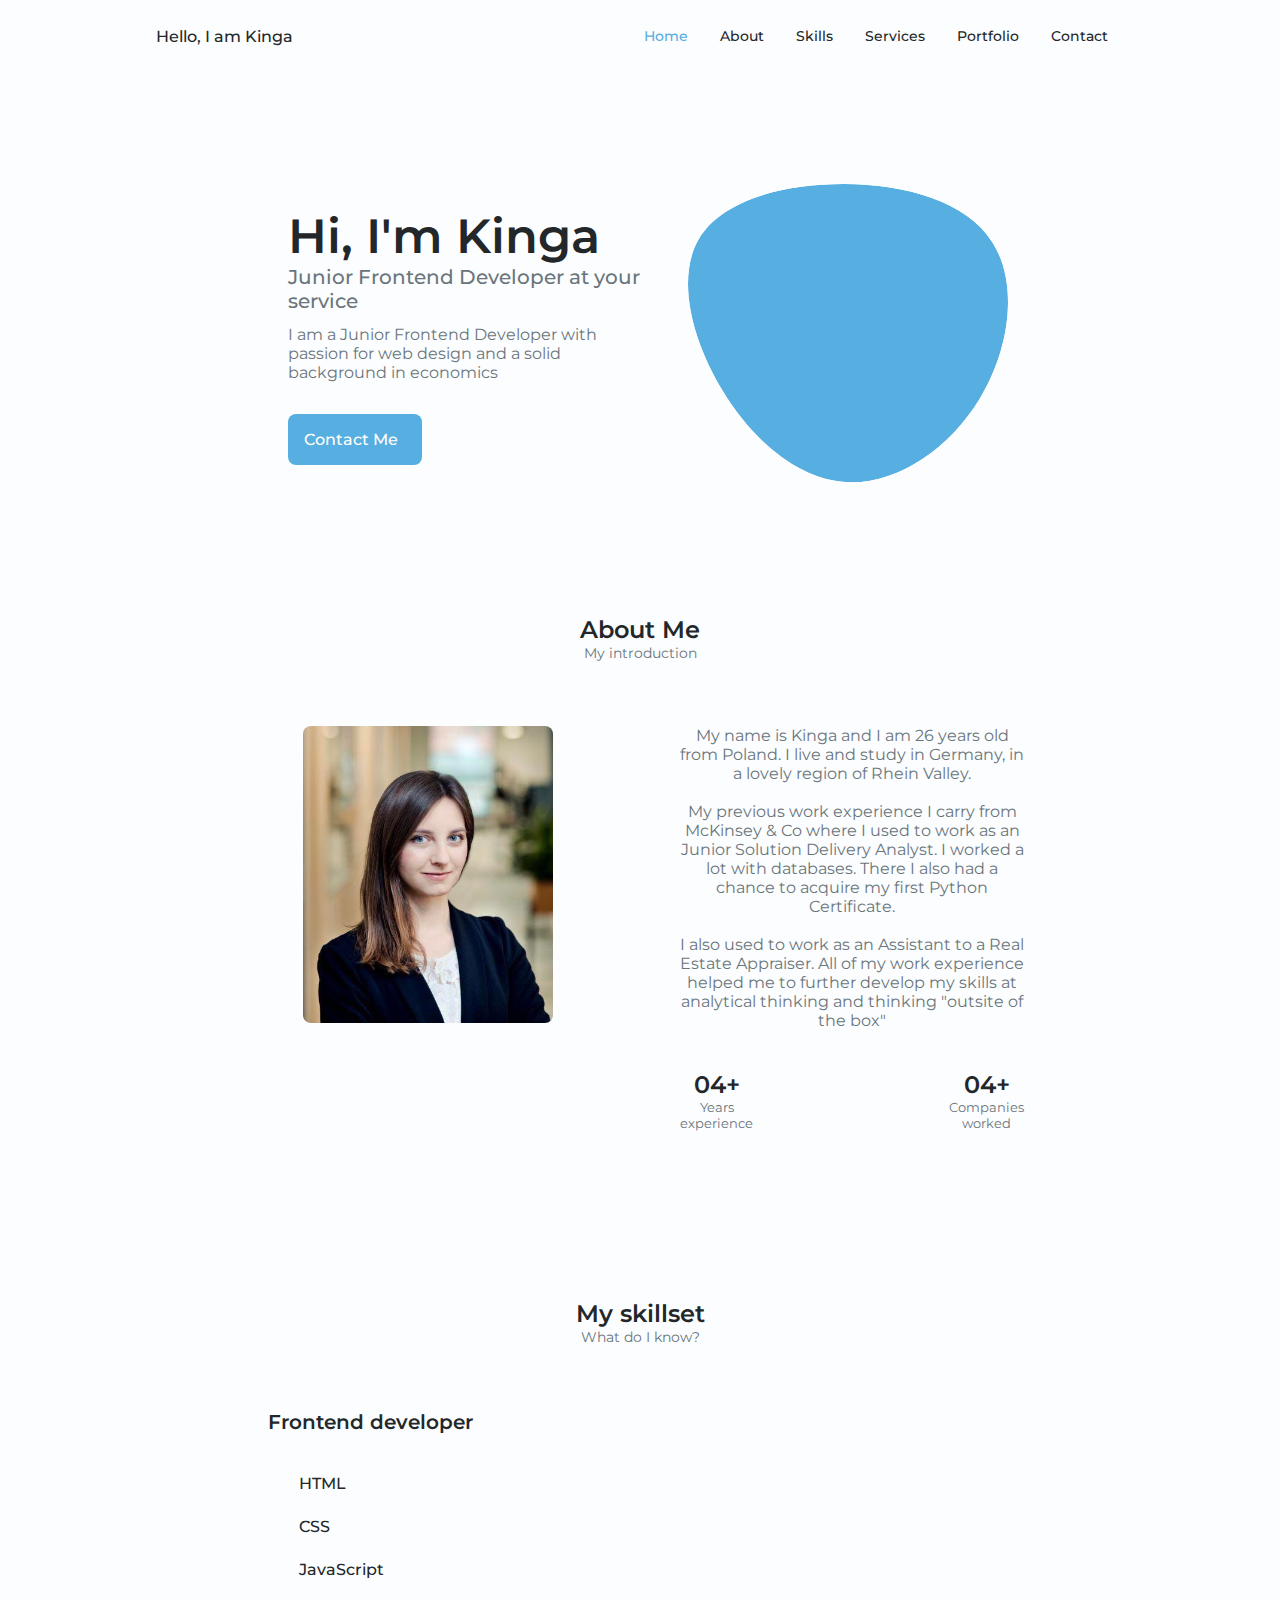
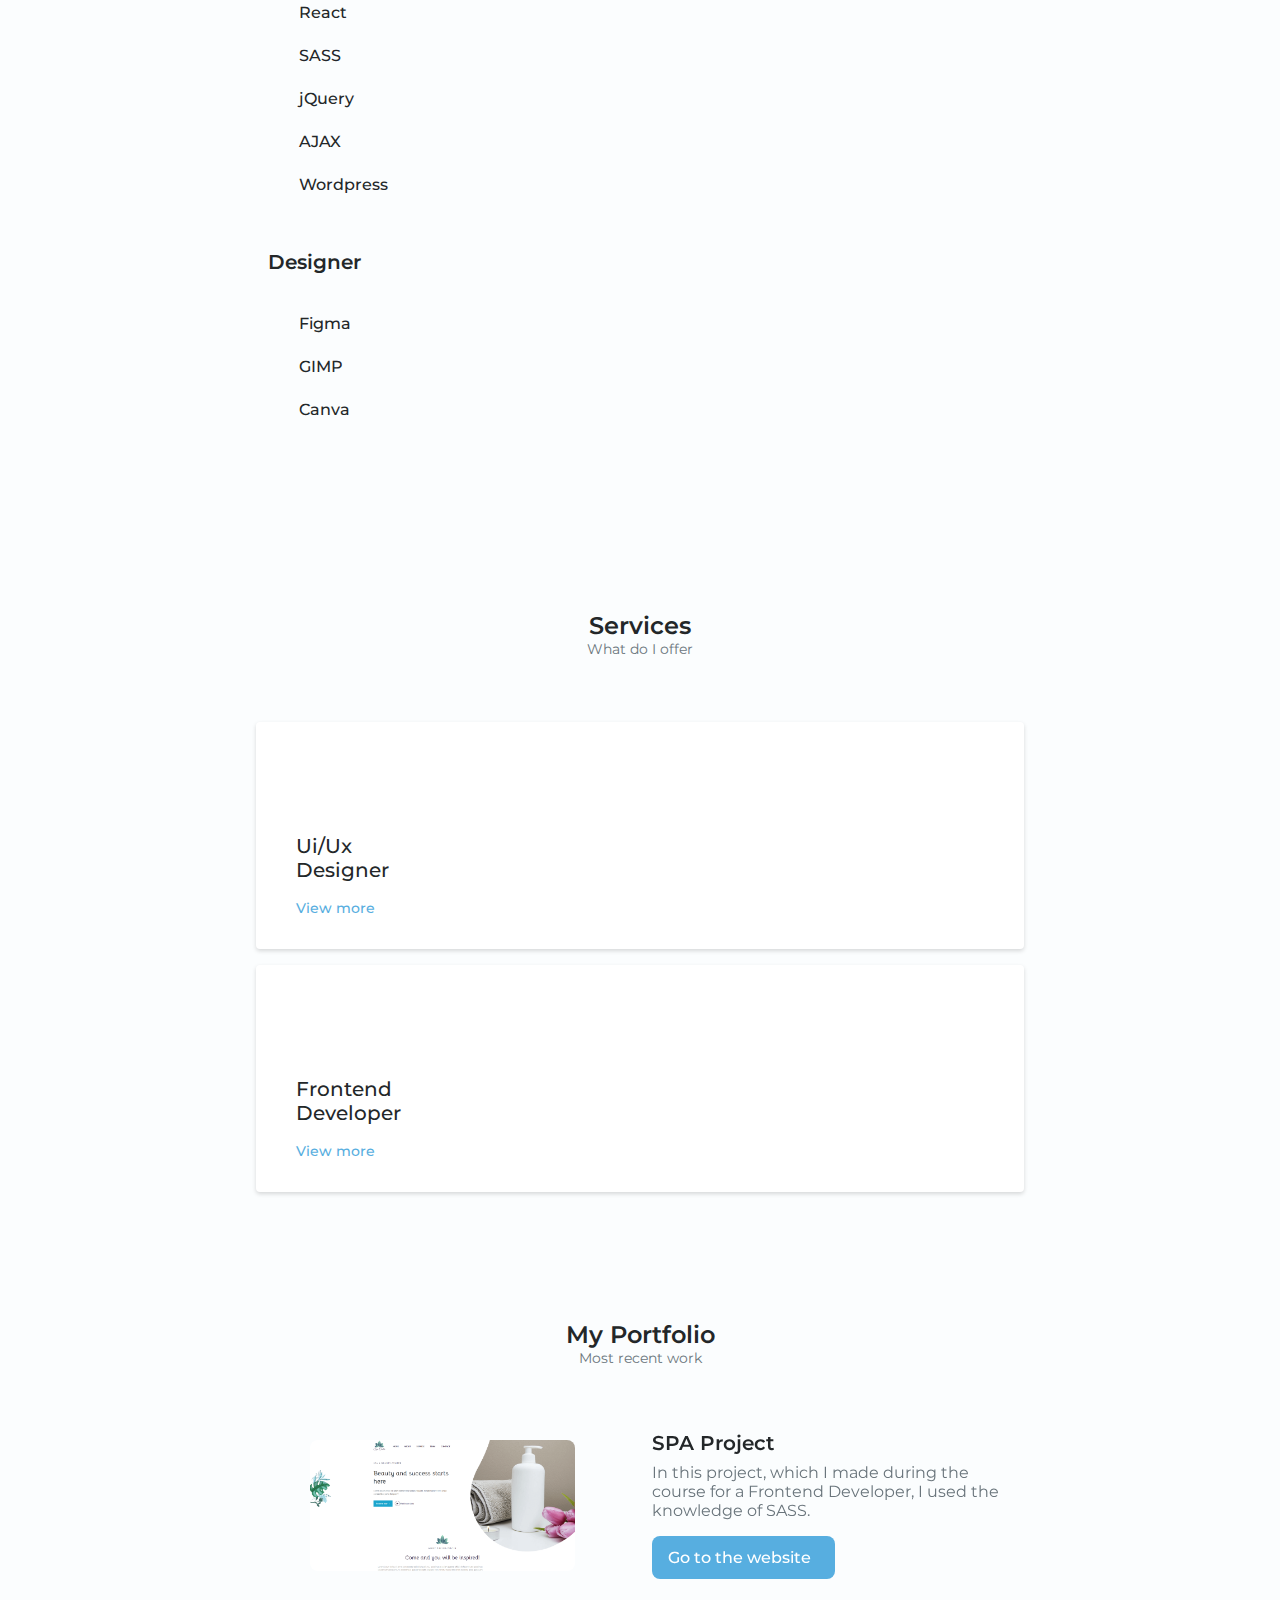
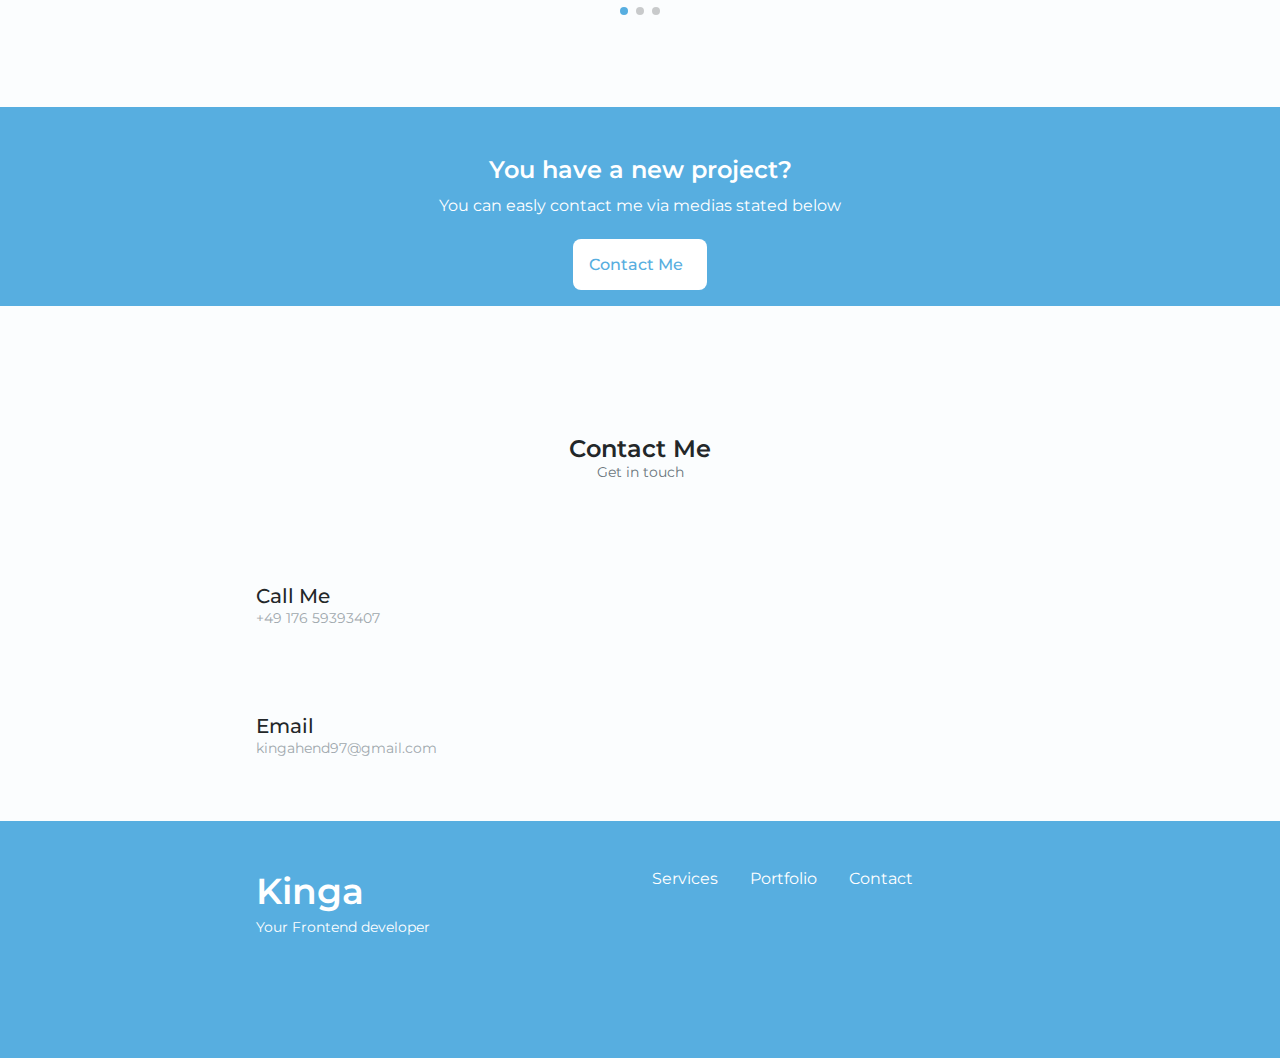
==== commit 1f535e57: "next sections" ====
--- a/index.html
+++ b/index.html
@@ -246,143 +246,12 @@
             </div>
         </section>
 
-        <!-- <section class="qualification section">
-            <h2 class="section__title">Qualification</h2>
-            <span class="section__subtitle">My personal journey</span>
-
-            <div class="qualification__container container">
-                <div class="qualification__tabs">
-                    <div class="qualification__button button--flex">
-                        <i class="uil uil-graduation-cap qualification__icon"></i>
-                        Education
-                    </div>
-
-                    <div class="qualification__button button--flex">
-                        <i class="uil uil-bag qualification__icon"></i>
-                        Work
-                    </div>
-                </div>
-
-                <div class="qualification__sections">
-                    <div class="qualification__content">
-
-                        <div class="qualification__data">
-                            <div>
-                                <h3 class="qualificaton__title">Kurs Frontend Developer</h3>
-                                <span class="qualification__subtitle">Akademia 108</span>
-                                <div class="qualification__calendar">
-                                    <i class="uil uil-calendar-alt"></i>
-                                    IV-VIII 2024
-                                </div>
-                            </div>
-
-                            <div>
-                                <span class="qualification__rounder"></span>
-                                <span class="qualification__line"></span>
-                            </div>
-                        </div>
-
-                        <div class="qualification__data">
-                            <div>
-
-                                <div></div>
-
-                                <div>
-                                    <span class="qualification__rounder"></span>
-                                    <span class="qualification__line"></span>
-                                </div>
-                                <h3 class="qualificaton__title">Kurs Frontend Developer</h3>
-                                <span class="qualification__subtitle">Akademia 108</span>
-                                <div class="qualification__calendar">
-                                    <i class="uil uil-calendar-alt"></i>
-                                    IV-VIII 2024
-                                </div>
-                            </div>                          
-                        </div>
-
-
-                        <div class="qualification__data">
-                            <div>
-                                <h3 class="qualificaton__title">Kurs Frontend Developer</h3>
-                                <span class="qualification__subtitle">Akademia 108</span>
-                                <div class="qualification__calendar">
-                                    <i class="uil uil-calendar-alt"></i>
-                                    IV-VIII 2024
-                                </div>
-                            </div>
-
-                            <div>
-                                <span class="qualification__rounder"></span>
-                                <span class="qualification__line"></span>
-                            </div>
-                        </div>
-
-                    </div>
-
-                    <div class="qualification__content">
-
-                        <div class="qualification__data">
-                            <div>
-                                <h3 class="qualificaton__title">Kurs Frontend Developer</h3>
-                                <span class="qualification__subtitle">Akademia 108</span>
-                                <div class="qualification__calendar">
-                                    <i class="uil uil-calendar-alt"></i>
-                                    IV-VIII 2024
-                                </div>
-                            </div>
-
-                            <div>
-                                <span class="qualification__rounder"></span>
-                                <span class="qualification__line"></span>
-                            </div>
-                        </div>
-
-                        <div class="qualification__data">
-                            <div>
-
-                                <div></div>
-
-                                <div>
-                                    <span class="qualification__rounder"></span>
-                                    <span class="qualification__line"></span>
-                                </div>
-                                <h3 class="qualificaton__title">Kurs Frontend Developer</h3>
-                                <span class="qualification__subtitle">Akademia 108</span>
-                                <div class="qualification__calendar">
-                                    <i class="uil uil-calendar-alt"></i>
-                                    IV-VIII 2024
-                                </div>
-                            </div>                          
-                        </div>
-
-
-                        <div class="qualification__data">
-                            <div>
-                                <h3 class="qualificaton__title">Kurs Frontend Developer</h3>
-                                <span class="qualification__subtitle">Akademia 108</span>
-                                <div class="qualification__calendar">
-                                    <i class="uil uil-calendar-alt"></i>
-                                    IV-VIII 2024
-                                </div>
-                            </div>
-
-                            <div>
-                                <span class="qualification__rounder"></span>
-                                <span class="qualification__line"></span>
-                            </div>
-                        </div>
-
-                    </div>
-                </div>
-            </div>
-        </section> -->
-
         <section class="services section" id="services">
             <h2 class="section__title">Services</h2>
             <span class="section__subtitle">What do I offer</span>
 
-            <div class="services__container container grid">
-                <div class="services__content">
+            <div class="services__container container">
+                <div class="services__content services-margin">
                     <div>
                         <i class="uil uil-web-grid services__icon"></i>
                         <h3 class="services__title">Ui/Ux <br> Designer</h3>
@@ -403,15 +272,11 @@
                                     </li>
                                     <li class="services__modal-service">
                                         <i class="uil uil-check-circle services__modal-icon"></i>
-                                        <p>Web page development</p>
+                                        <p>I make unique graphic designs</p>
                                     </li>
                                     <li class="services__modal-service">
                                         <i class="uil uil-check-circle services__modal-icon"></i>
-                                        <p>I develop the user interface</p>
-                                    </li>
-                                    <li class="services__modal-service">
-                                        <i class="uil uil-check-circle services__modal-icon"></i>
-                                        <p>I develop the user interface</p>
+                                        <p>I choose the right typography and layout</p>
                                     </li>
                                 </ul>
                             </div>
@@ -436,56 +301,11 @@
                                 <ul class="services__modal-services grid">
                                     <li class="services__modal-service">
                                         <i class="uil uil-check-circle services__modal-icon"></i>
-                                        <p>I develop the user interface</p>
+                                        <p>I help with developing the code</p>
                                     </li>
                                     <li class="services__modal-service">
                                         <i class="uil uil-check-circle services__modal-icon"></i>
-                                        <p>Web page development</p>
-                                    </li>
-                                    <li class="services__modal-service">
-                                        <i class="uil uil-check-circle services__modal-icon"></i>
-                                        <p>I develop the user interface</p>
-                                    </li>
-                                    <li class="services__modal-service">
-                                        <i class="uil uil-check-circle services__modal-icon"></i>
-                                        <p>I develop the user interface</p>
-                                    </li>
-                                </ul>
-                            </div>
-                        </div>
-                    </div>
-                </div>
-
-                <div class="services__content">
-                    <div>
-                        <i class="uil uil-pen services__icon"></i>
-                        <h3 class="services__title">Branding <br> Designer</h3>
-
-                        <span class="button button--flex button--small button--link services__button">View more
-                            <i class="uil uil-arrow-right button__icon"></i>
-                        </span>
-
-                        <div class="services__modal">
-                            <div class="services__modal-content">
-                                <h4 class="services__modal-title">Branding <br> Designer</h4>
-                                <i class="uil uil-times services__modal-close"></i>
-
-                                <ul class="services__modal-services grid">
-                                    <li class="services__modal-service">
-                                        <i class="uil uil-check-circle services__modal-icon"></i>
-                                        <p>I develop the user interface</p>
-                                    </li>
-                                    <li class="services__modal-service">
-                                        <i class="uil uil-check-circle services__modal-icon"></i>
-                                        <p>Web page development</p>
-                                    </li>
-                                    <li class="services__modal-service">
-                                        <i class="uil uil-check-circle services__modal-icon"></i>
-                                        <p>I develop the user interface</p>
-                                    </li>
-                                    <li class="services__modal-service">
-                                        <i class="uil uil-check-circle services__modal-icon"></i>
-                                        <p>I develop the user interface</p>
+                                        <p>I find solutions for coding problems</p>
                                     </li>
                                 </ul>
                             </div>
@@ -502,12 +322,12 @@
             <div class="portfolio__container container swiper-container">
                 <div class="swiper-wrapper">
                     <div class="portfolio__content grid swiper-slide">
-                        <img src="img/portfolio1.jpg" alt="portfolio 1" class="portfolio__img">
+                        <img src="img/SPA project.png" alt="portfolio 1" class="portfolio__img">
                         <div class="porfolio__data">
                             <h3 class="portfolio__title">
-                                Modern Website</h3>
-                            <p class="portoflio__decription">Lorem ipsum dolor sit, amet consectetur adipisicing elit. Cupiditate, dolores?</p>
-                            <a href="#" class="button button--flex button--small portfolio__button">
+                                SPA Project</h3>
+                            <p class="portoflio__decription">In this project, which I made during the course for a Frontend Developer, I used the knowledge of SASS.</p>
+                            <a href="https://66b110b58362b33f3c52e464--sunny-semolina-8f7783.netlify.app/" class="button button--flex button--small portfolio__button">
                                 Go to the website
                                 <i class="uil uil-arrow-right button__icon"></i>
                             </a>
@@ -515,12 +335,12 @@
                     </div>
 
                     <div class="portfolio__content grid swiper-slide">
-                        <img src="img/portfolio2.jpg" alt="portfolio 2" class="portfolio__img">
+                        <img src="img/login form.png" alt="portfolio 2" class="portfolio__img">
                         <div class="porfolio__data">
                             <h3 class="portfolio__title">
-                                SPA Studio</h3>
-                            <p class="portoflio__decription">In this project, which I made during the course for a Frontend Developer, I used the knowledge of SASS.</p>
-                            <a href="#" class="button button--flex button--small portfolio__button">
+                                Login Form</h3>
+                            <p class="portoflio__decription">A login form where I used knowledge of JS</p>
+                            <a href="https://66b10ff16e8dc346e540ffd9--extraordinary-gaufre-290dd1.netlify.app/" class="button button--flex button--small portfolio__button">
                                 Go to the website
                                 <i class="uil uil-arrow-right button__icon"></i>
                             </a>
@@ -528,12 +348,12 @@
                     </div>
 
                     <div class="portfolio__content grid swiper-slide">
-                        <img src="img/portfolio3.jpg" alt="portfolio 3" class="portfolio__img">
+                        <img src="img/Bootstrap project.png" alt="portfolio 3" class="portfolio__img">
                         <div class="porfolio__data">
                             <h3 class="portfolio__title">
-                                Online Store</h3>
-                            <p class="portoflio__decription">Lorem ipsum dolor sit, amet consectetur adipisicing elit. Cupiditate, dolores?</p>
-                            <a href="#" class="button button--flex button--small portfolio__button">
+                                Bootstrap Project</h3>
+                            <p class="portoflio__decription">A Bootstrap template page to showcase knowledge of this tool.</p>
+                            <a href="https://66b110e70e92433bdcef3f00--soft-gelato-673729.netlify.app/" class="button button--flex button--small portfolio__button">
                                 Go to the website
                                 <i class="uil uil-arrow-right button__icon"></i>
                             </a>
@@ -556,15 +376,13 @@
             <div class="project__bg">
                 <div class="project__container container">
                     <div class="project__data">
-                        <h2 class="project__title">You have a new project</h2>
-                        <p class="project__description">Lorem, ipsum dolor sit amet consectetur adipisicing elit.</p>
-                        <a href="#" class="button button--flex button--white">
+                        <h2 class="project__title">You have a new project?</h2>
+                        <p class="project__description">You can easly contact me via medias stated below</p>
+                        <a href="#contact" class="button button--flex button--white">
                             Contact Me 
                             <i class="uil uil-message project button__icon"></i>
                         </a>
                     </div>
-
-                    <img src="img/project.png" alt="project-photo" class="project__img">
                 </div>
             </div>
         </section>
@@ -589,30 +407,6 @@
                         <span class="contact__subtitle">kingahend97@gmail.com</span>
                     </div>
                 </div>
-
-                <form action="" class="contact__form grid">
-                    <div class="contact__inputs grid">
-                        <div class="contact__content">
-                            <label for="" class="contact__label">Name</label>
-                            <input type="text" class="contact__input">
-                        </div>
-                        <div class="contact__content">
-                            <label for="" class="contact__label">Email</label>
-                            <input type="email" class="contact__input">
-                        </div>
-                        <div class="contact__content">
-                            <label for="" class="contact__label">Message</label>
-                            <textarea name="" id="" cols="0" rows="7" class="contact__input"></textarea>
-                        </div>
-
-                        <div>
-                            <a href="" class="button button--flex">
-                                Send Message
-                                <i class="uil uil-message button__icon"></i>
-                            </a>
-                        </div>
-                    </div>
-                </form>
             </div>
         </section>
     </main>
--- a/css/style.css
+++ b/css/style.css
@@ -350,6 +350,7 @@
 .button--white {
     background-color: white;
     color: var(--first-color);
+    margin-bottom: 1rem;
 }
 
 .button--white:hover {
@@ -521,65 +522,6 @@
 .skills__open .skills__arrow {
     transform: rotate(-180deg);
 }
-
-/* .qualification__tabs {
-    display: flex;
-    justify-content: space-evenly;
-    margin-bottom: var(--mb-2);
-}
-
-.qualification__button {
-    font-size: var(--h3-font-size);
-    font-weight: var(--font-medium);
-    cursor: pointer;
-}
-
-.qualification__button:hover {
-    color: var(--first-color);
-}
-
-.qualification__icon {
-    font-size: 1.8rem;
-    margin-right: var(--mb-0-25);
-}
-
-.qualification__data {
-    display: grid;
-    grid-template-columns: 1fr max-content 1fr;
-    column-gap: 1.5rem;
-}
-
-.qualification__title {
-    font-size: var(--normal-font-size);
-    font-weight: var(--font-medium);
-}
-
-.qualification__subtitle {
-    display: inline-block;
-    font-size: var(--small-font-size);
-    margin-bottom: var(--mb-1);
-}
-
-.qualification__calendar {
-    font-size: var(--smaller-font-size);
-    color: var(--text-color-light);
-}
-
-.qualification__rounder {
-    display: inline-block;
-    width: 13px;
-    height: 13px;
-    background-color: var(--first-color);
-    border-radius: 50%;
-}
-
-.qualification__line {
-    display: block;
-    width: 1px;
-    height: 100%;
-    background-color: var(--first-color);
-    transform: translate(6px, -7px);
-} */
 
 .services__container {
     gap: 1.5rem;
@@ -594,6 +536,10 @@
     border-radius: .25rem;
     box-shadow: 0 2px 4px rgba(0,0,0, .15);
     transition: .3s;
+}
+
+.services-margin {
+    margin-bottom: 1rem;
 }
 
 .services__content:hover {
@@ -765,11 +711,6 @@
     color: white;
 }
 
-.project__img {
-    width: 232px;
-    justify-self: center;
-}
-
 .contact__container {
     row-gap: 3rem;
 }
@@ -863,7 +804,7 @@
 }
 
 ::-webkit-scrollbar {
-    width: .50rem;
+    width: 1rem;
     background-color: var(--scroll-bar-color);
     border-radius: .1rem;
 }
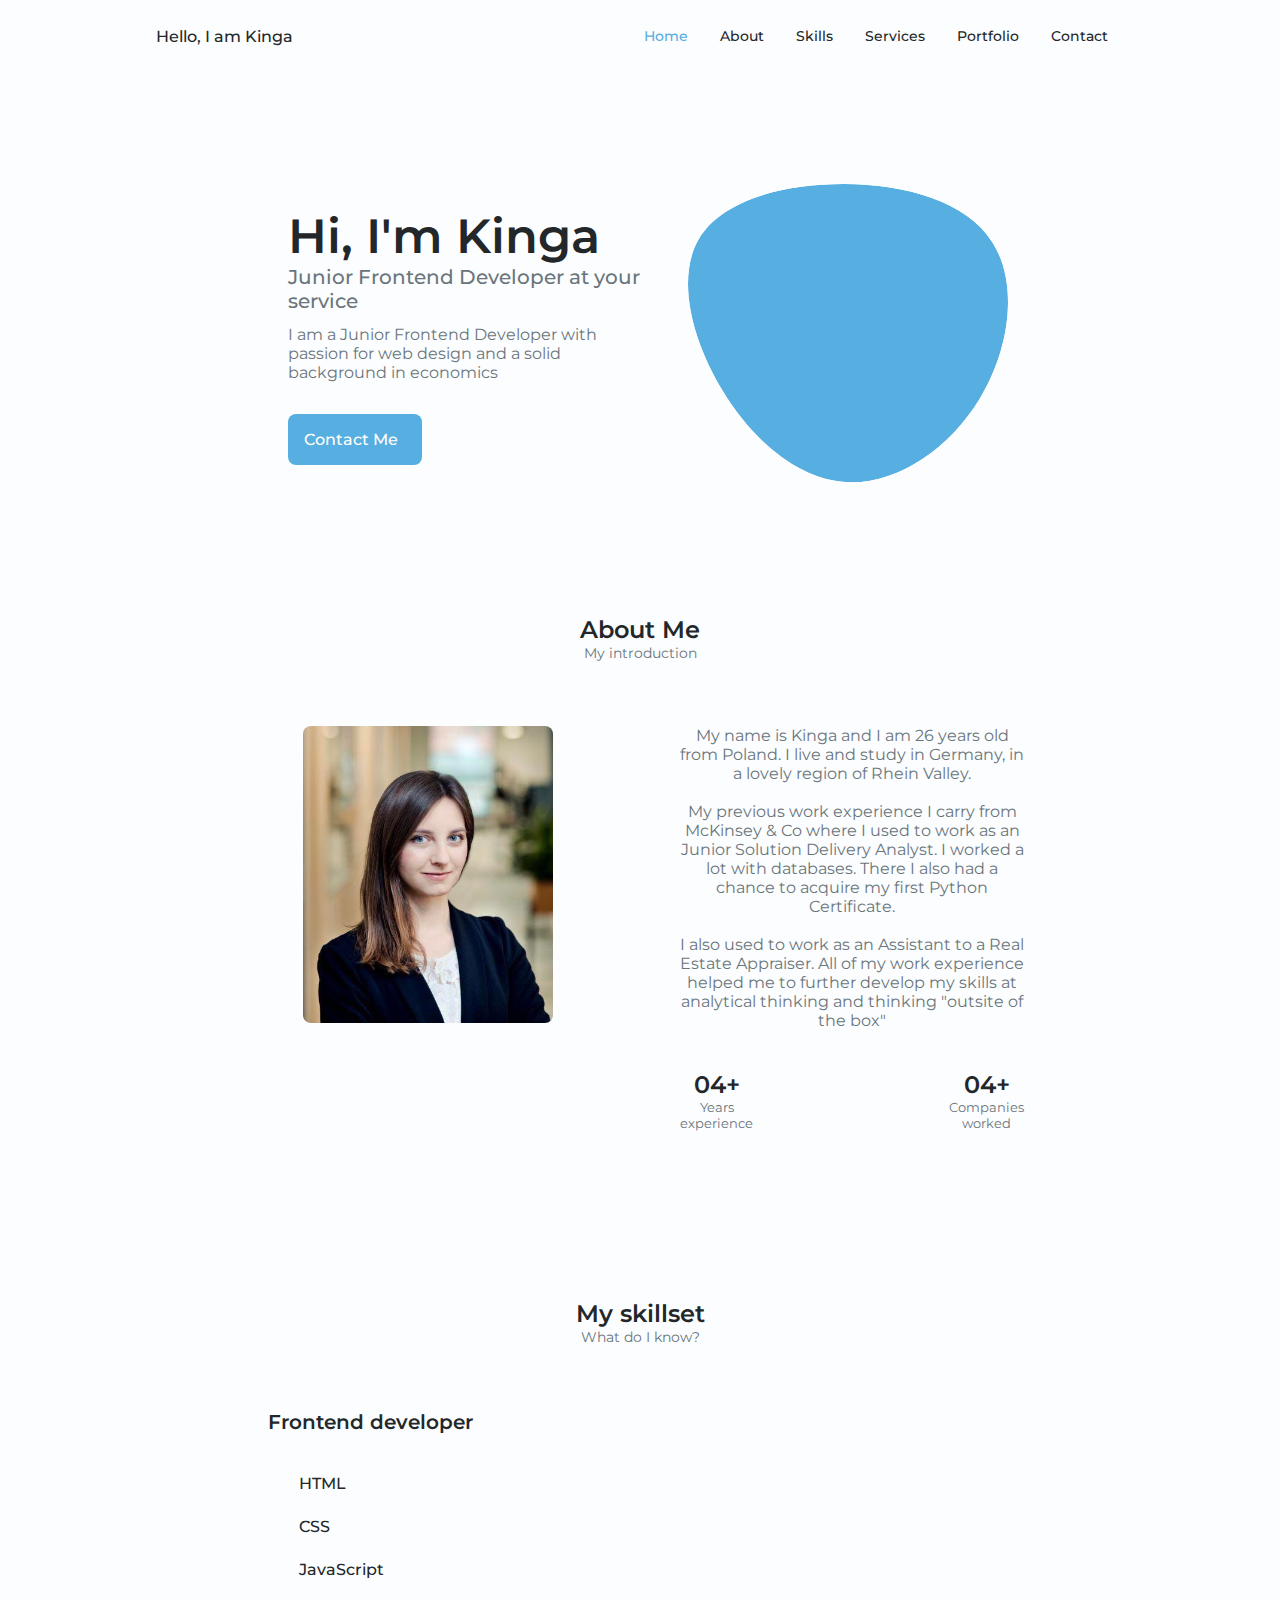
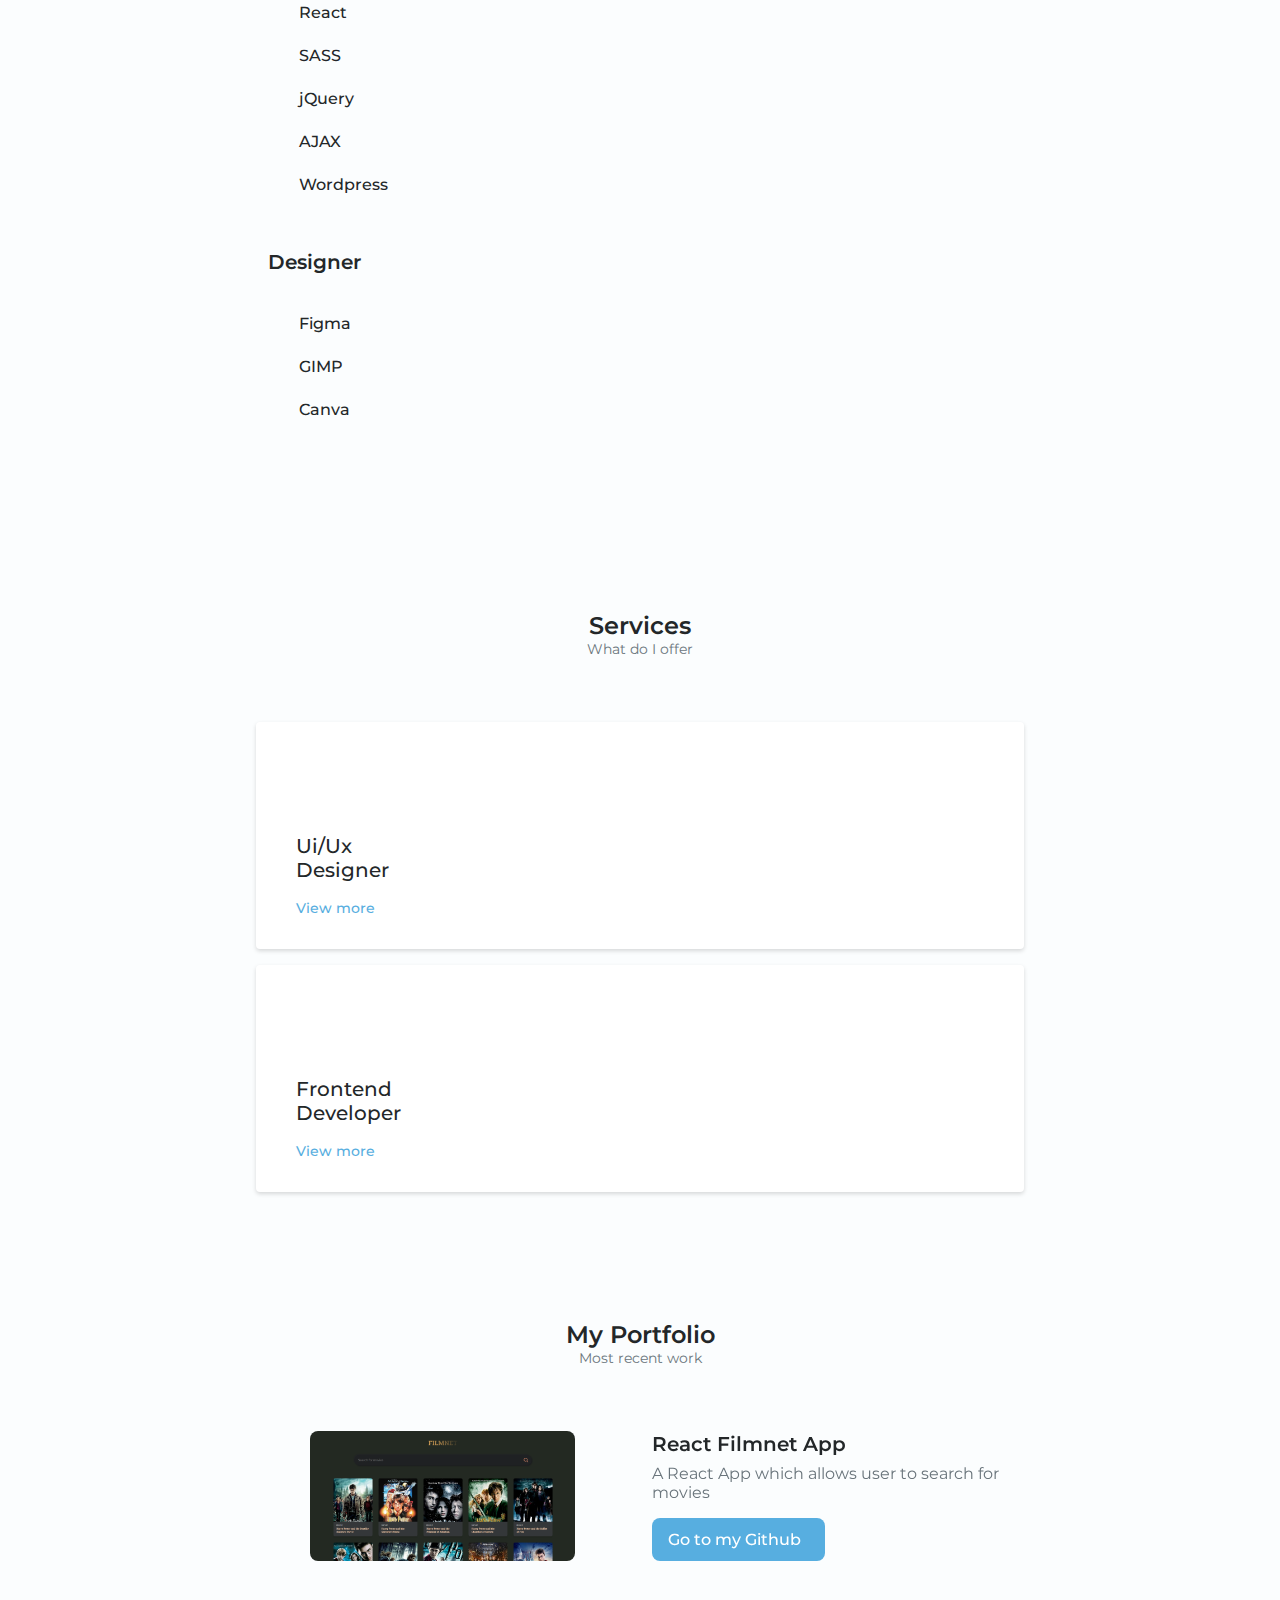
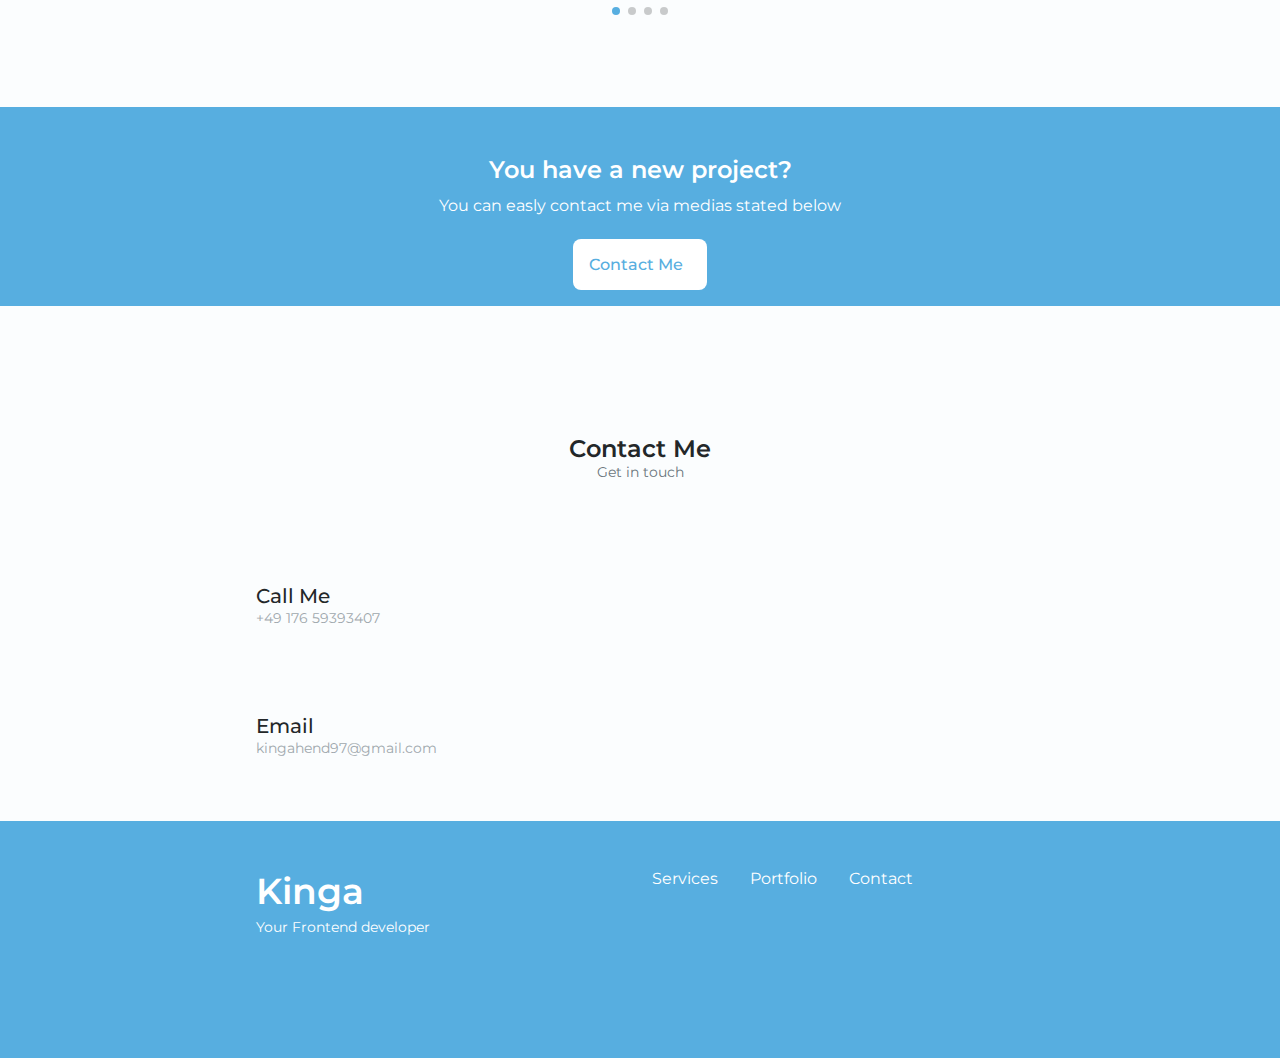
==== commit e77f70e0: "adding react project" ====
--- a/index.html
+++ b/index.html
@@ -322,12 +322,28 @@
             <div class="portfolio__container container swiper-container">
                 <div class="swiper-wrapper">
                     <div class="portfolio__content grid swiper-slide">
-                        <img src="img/SPA project.png" alt="portfolio 1" class="portfolio__img">
+                        <img src="img/filmnet.png" alt="portfolio 1" class="portfolio__img">
+                        <div class="porfolio__data">
+                            <h3 class="portfolio__title">
+                                React Filmnet App</h3>
+                            <p class="portoflio__decription">A React App which allows user to search for movies</p>
+                            <a href="https://github.com/kingahendrich/MovieApp-React              
+                            
+                            
+                            " class="button button--flex button--small portfolio__button">
+                                Go to my Github 
+                                <i class="uil uil-arrow-right button__icon"></i>
+                            </a>
+                        </div>
+                    </div>
+
+                    <div class="portfolio__content grid swiper-slide">
+                        <img src="img/SPA project.png" alt="portfolio 2" class="portfolio__img">
                         <div class="porfolio__data">
                             <h3 class="portfolio__title">
                                 SPA Project</h3>
                             <p class="portoflio__decription">In this project, which I made during the course for a Frontend Developer, I used the knowledge of SASS.</p>
-                            <a href="https://66b110b58362b33f3c52e464--sunny-semolina-8f7783.netlify.app/" class="button button--flex button--small portfolio__button">
+                            <a href="https://66c5a5473a99360519d23362--rad-eclair-1ae2af.netlify.app/" class="button button--flex button--small portfolio__button">
                                 Go to the website
                                 <i class="uil uil-arrow-right button__icon"></i>
                             </a>
@@ -335,7 +351,7 @@
                     </div>
 
                     <div class="portfolio__content grid swiper-slide">
-                        <img src="img/login form.png" alt="portfolio 2" class="portfolio__img">
+                        <img src="img/login form.png" alt="portfolio 3" class="portfolio__img">
                         <div class="porfolio__data">
                             <h3 class="portfolio__title">
                                 Login Form</h3>
@@ -348,7 +364,7 @@
                     </div>
 
                     <div class="portfolio__content grid swiper-slide">
-                        <img src="img/Bootstrap project.png" alt="portfolio 3" class="portfolio__img">
+                        <img src="img/Bootstrap project.png" alt="portfolio 4" class="portfolio__img">
                         <div class="porfolio__data">
                             <h3 class="portfolio__title">
                                 Bootstrap Project</h3>
@@ -359,6 +375,8 @@
                             </a>
                         </div>
                     </div>
+
+                    
                 </div>
 
                 <div class="swiper-button-next">
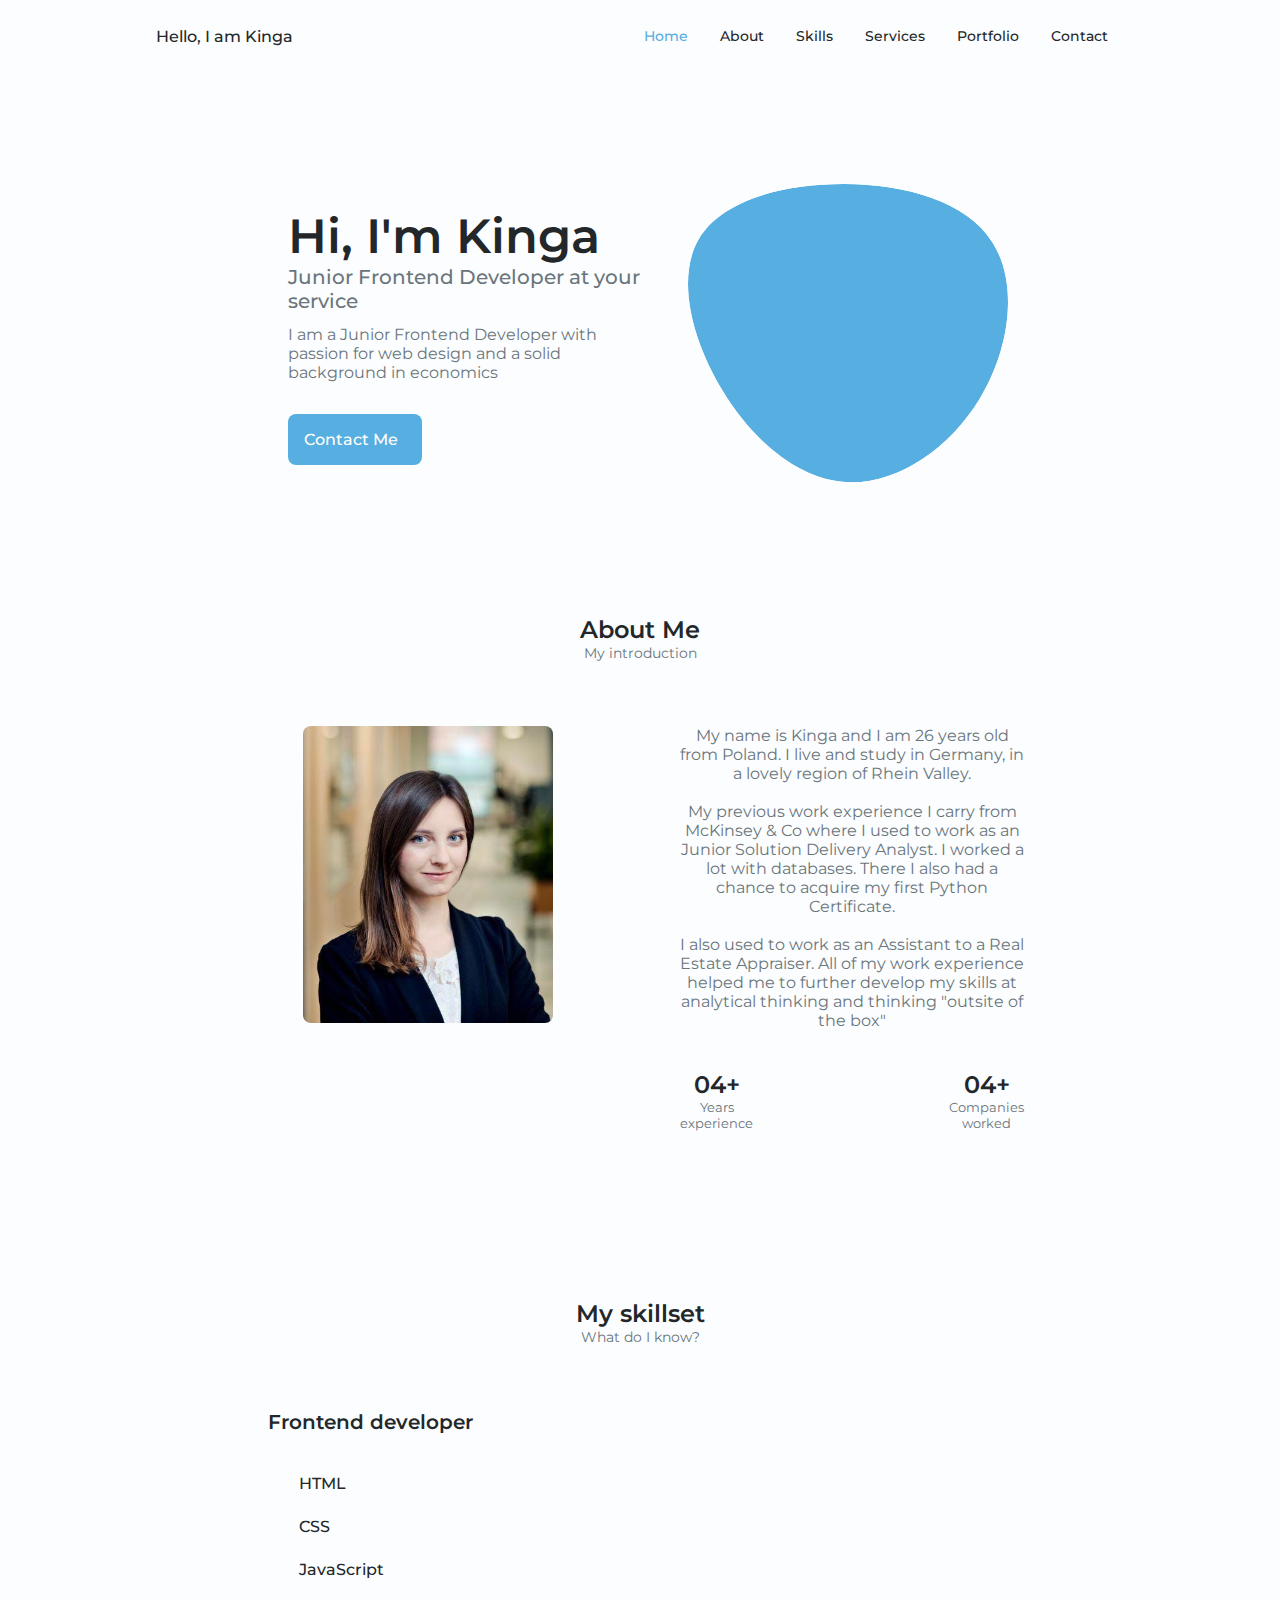
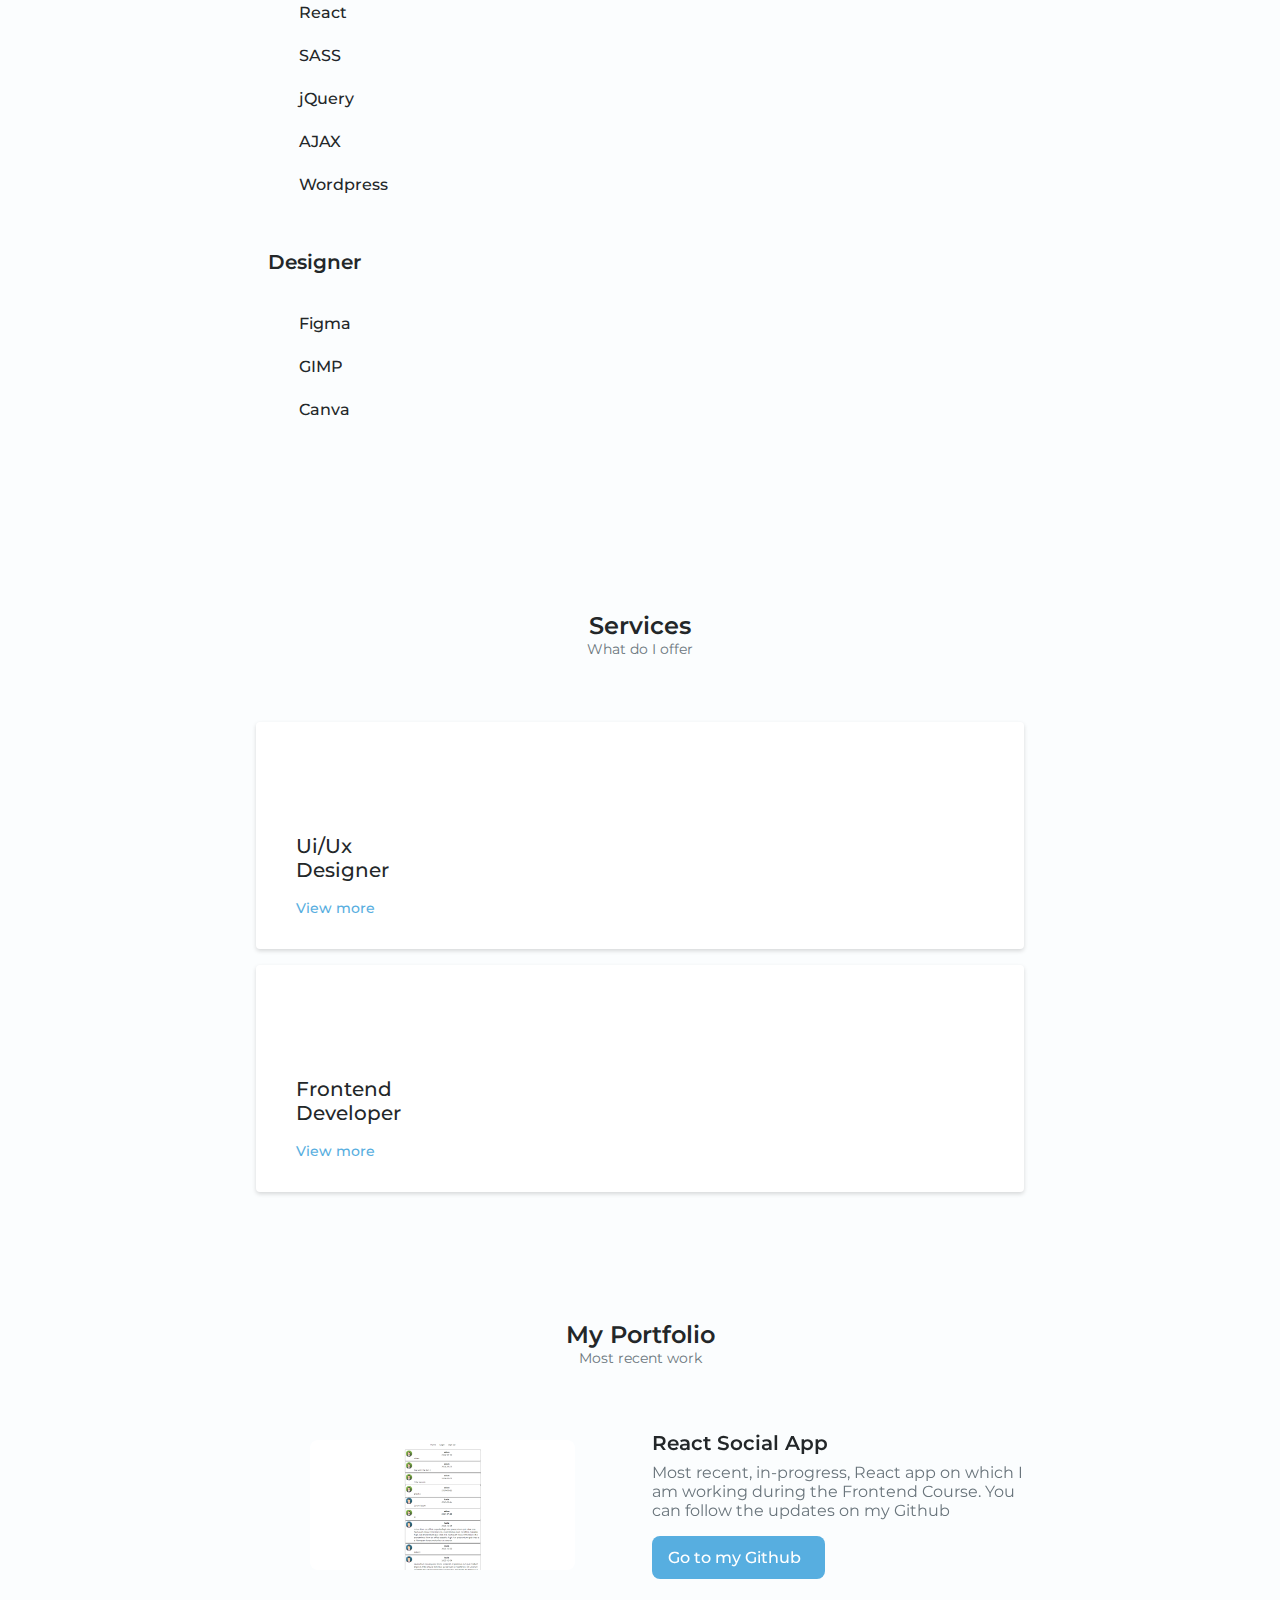
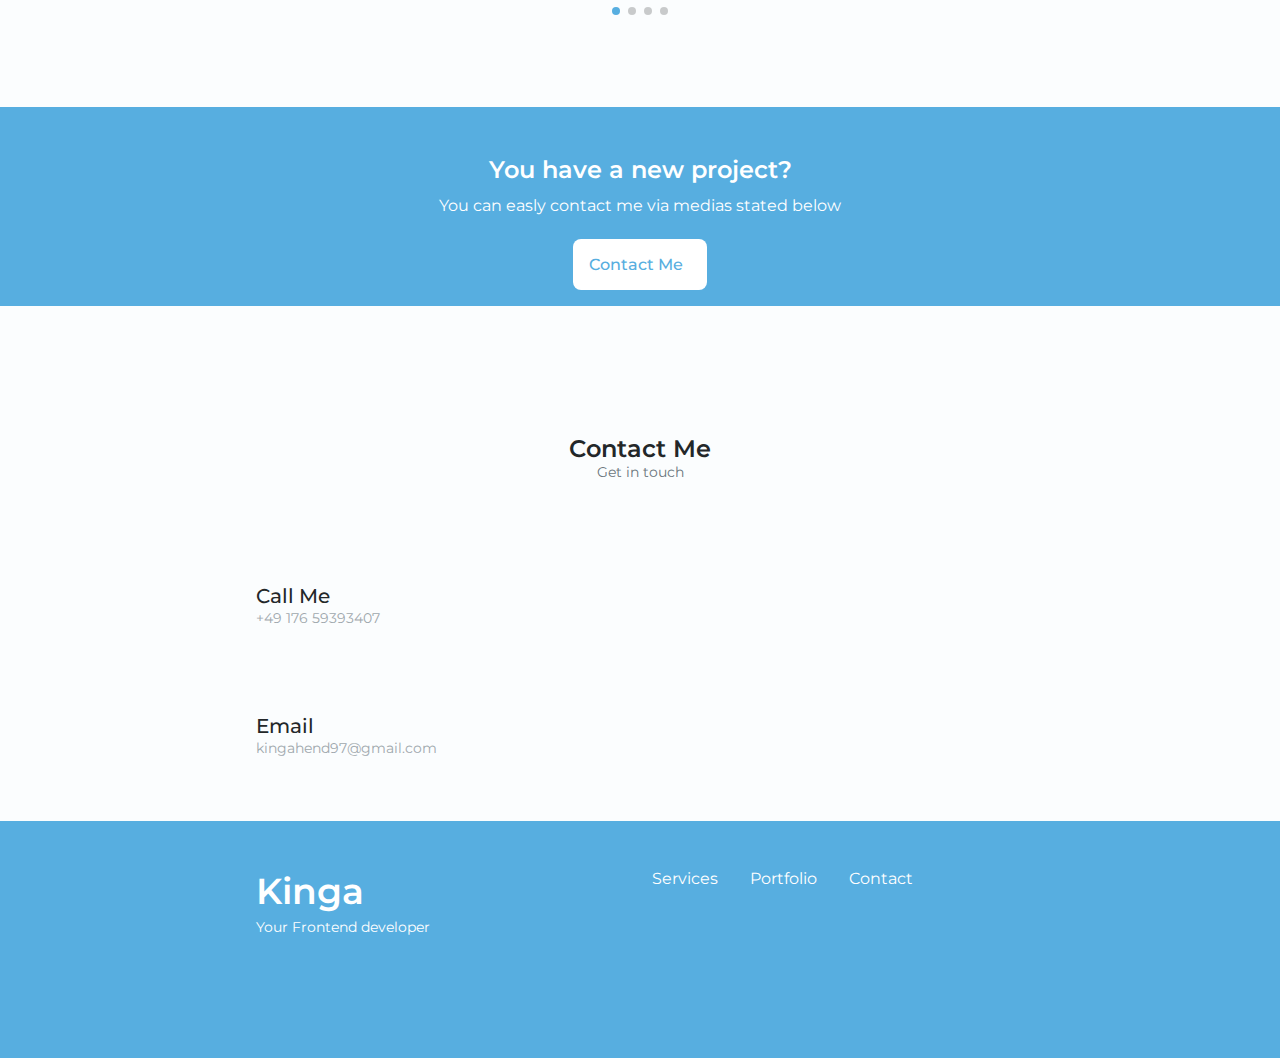
==== commit 9793cad8: "React app added" ====
--- a/index.html
+++ b/index.html
@@ -322,6 +322,22 @@
             <div class="portfolio__container container swiper-container">
                 <div class="swiper-wrapper">
                     <div class="portfolio__content grid swiper-slide">
+                        <img src="img/Social-app.png" alt="portfolio 0" class="portfolio__img">
+                        <div class="porfolio__data">
+                            <h3 class="portfolio__title">
+                                React Social App</h3>
+                            <p class="portoflio__decription">Most recent, in-progress, React app on which I am working during the Frontend Course. You can follow the updates on my Github</p>
+                            <a href="https://github.com/kingahendrich/Social-App-Portfolio-Project             
+                            
+                            
+                            " class="button button--flex button--small portfolio__button">
+                                Go to my Github 
+                                <i class="uil uil-arrow-right button__icon"></i>
+                            </a>
+                        </div>
+                    </div>
+
+                    <div class="portfolio__content grid swiper-slide">
                         <img src="img/filmnet.png" alt="portfolio 1" class="portfolio__img">
                         <div class="porfolio__data">
                             <h3 class="portfolio__title">
@@ -362,21 +378,7 @@
                             </a>
                         </div>
                     </div>
-
-                    <div class="portfolio__content grid swiper-slide">
-                        <img src="img/Bootstrap project.png" alt="portfolio 4" class="portfolio__img">
-                        <div class="porfolio__data">
-                            <h3 class="portfolio__title">
-                                Bootstrap Project</h3>
-                            <p class="portoflio__decription">A Bootstrap template page to showcase knowledge of this tool.</p>
-                            <a href="https://66b110e70e92433bdcef3f00--soft-gelato-673729.netlify.app/" class="button button--flex button--small portfolio__button">
-                                Go to the website
-                                <i class="uil uil-arrow-right button__icon"></i>
-                            </a>
-                        </div>
-                    </div>
-
-                    
+                   
                 </div>
 
                 <div class="swiper-button-next">
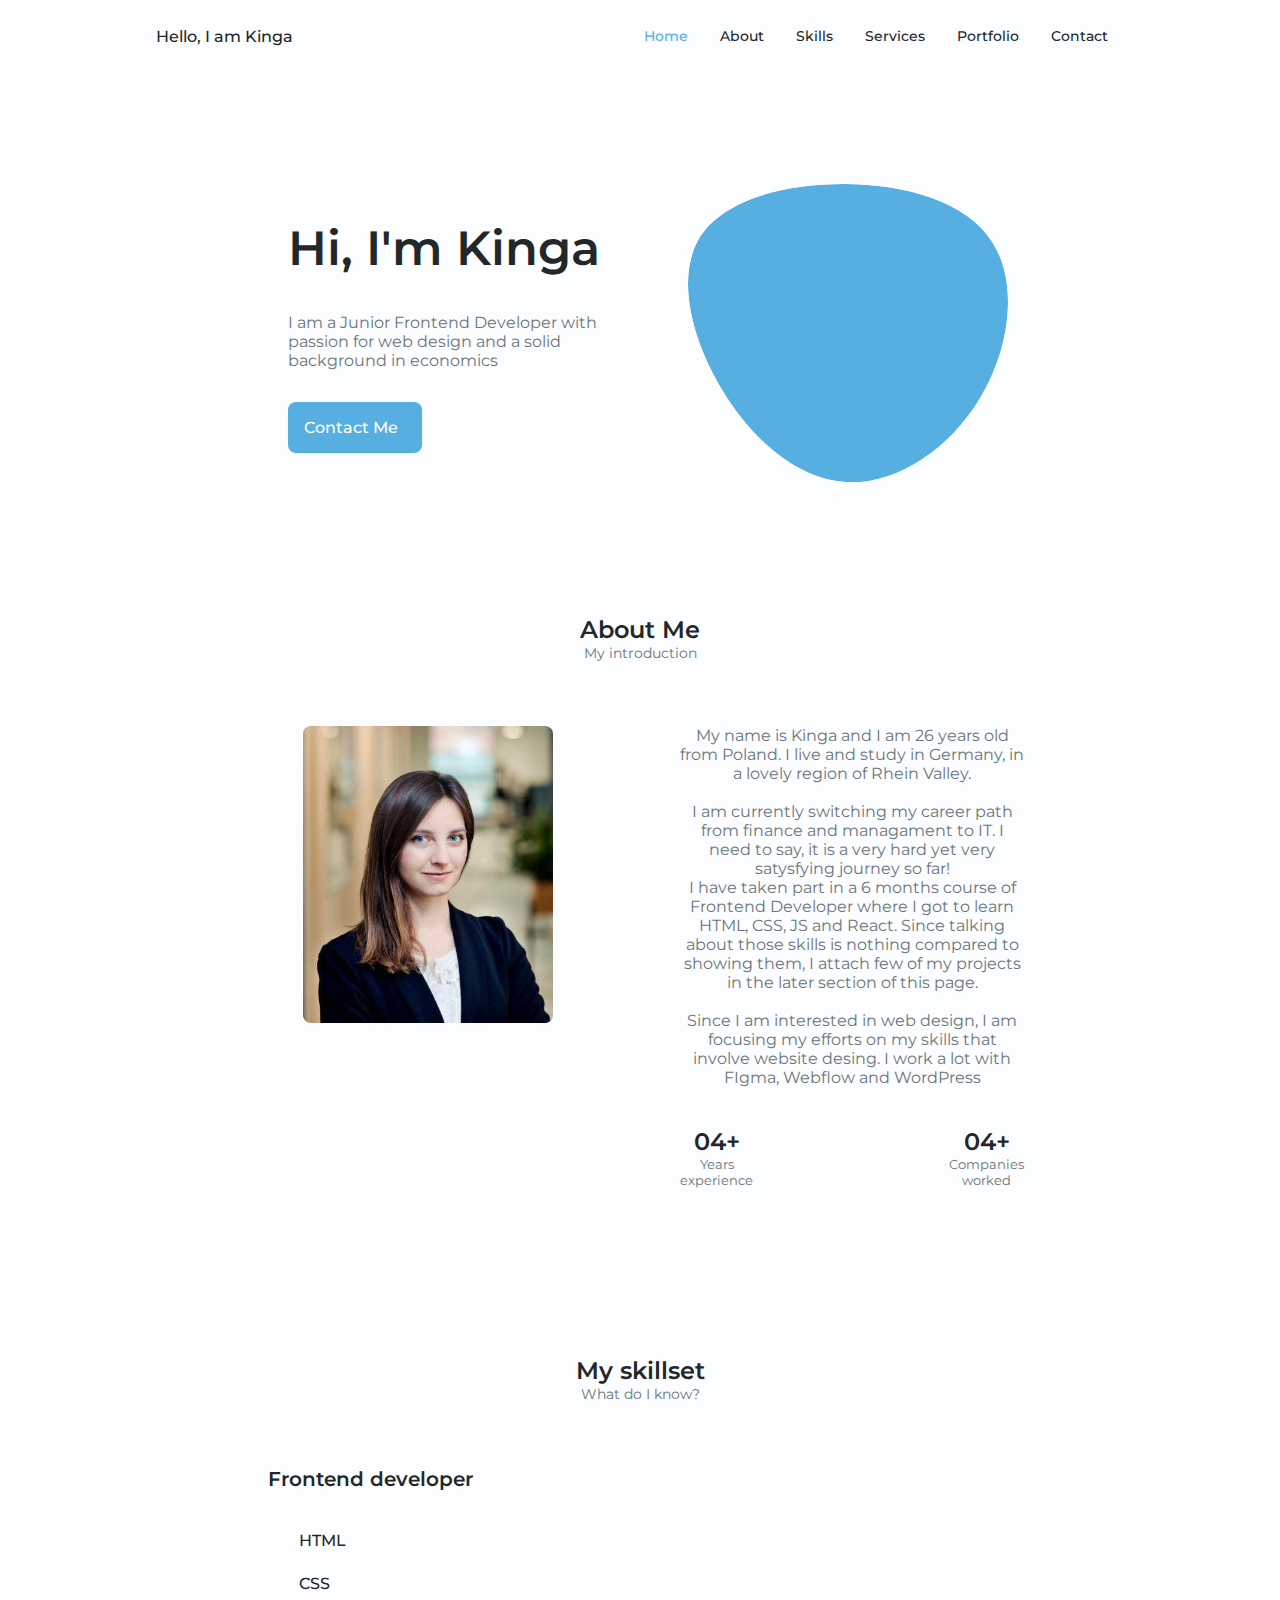
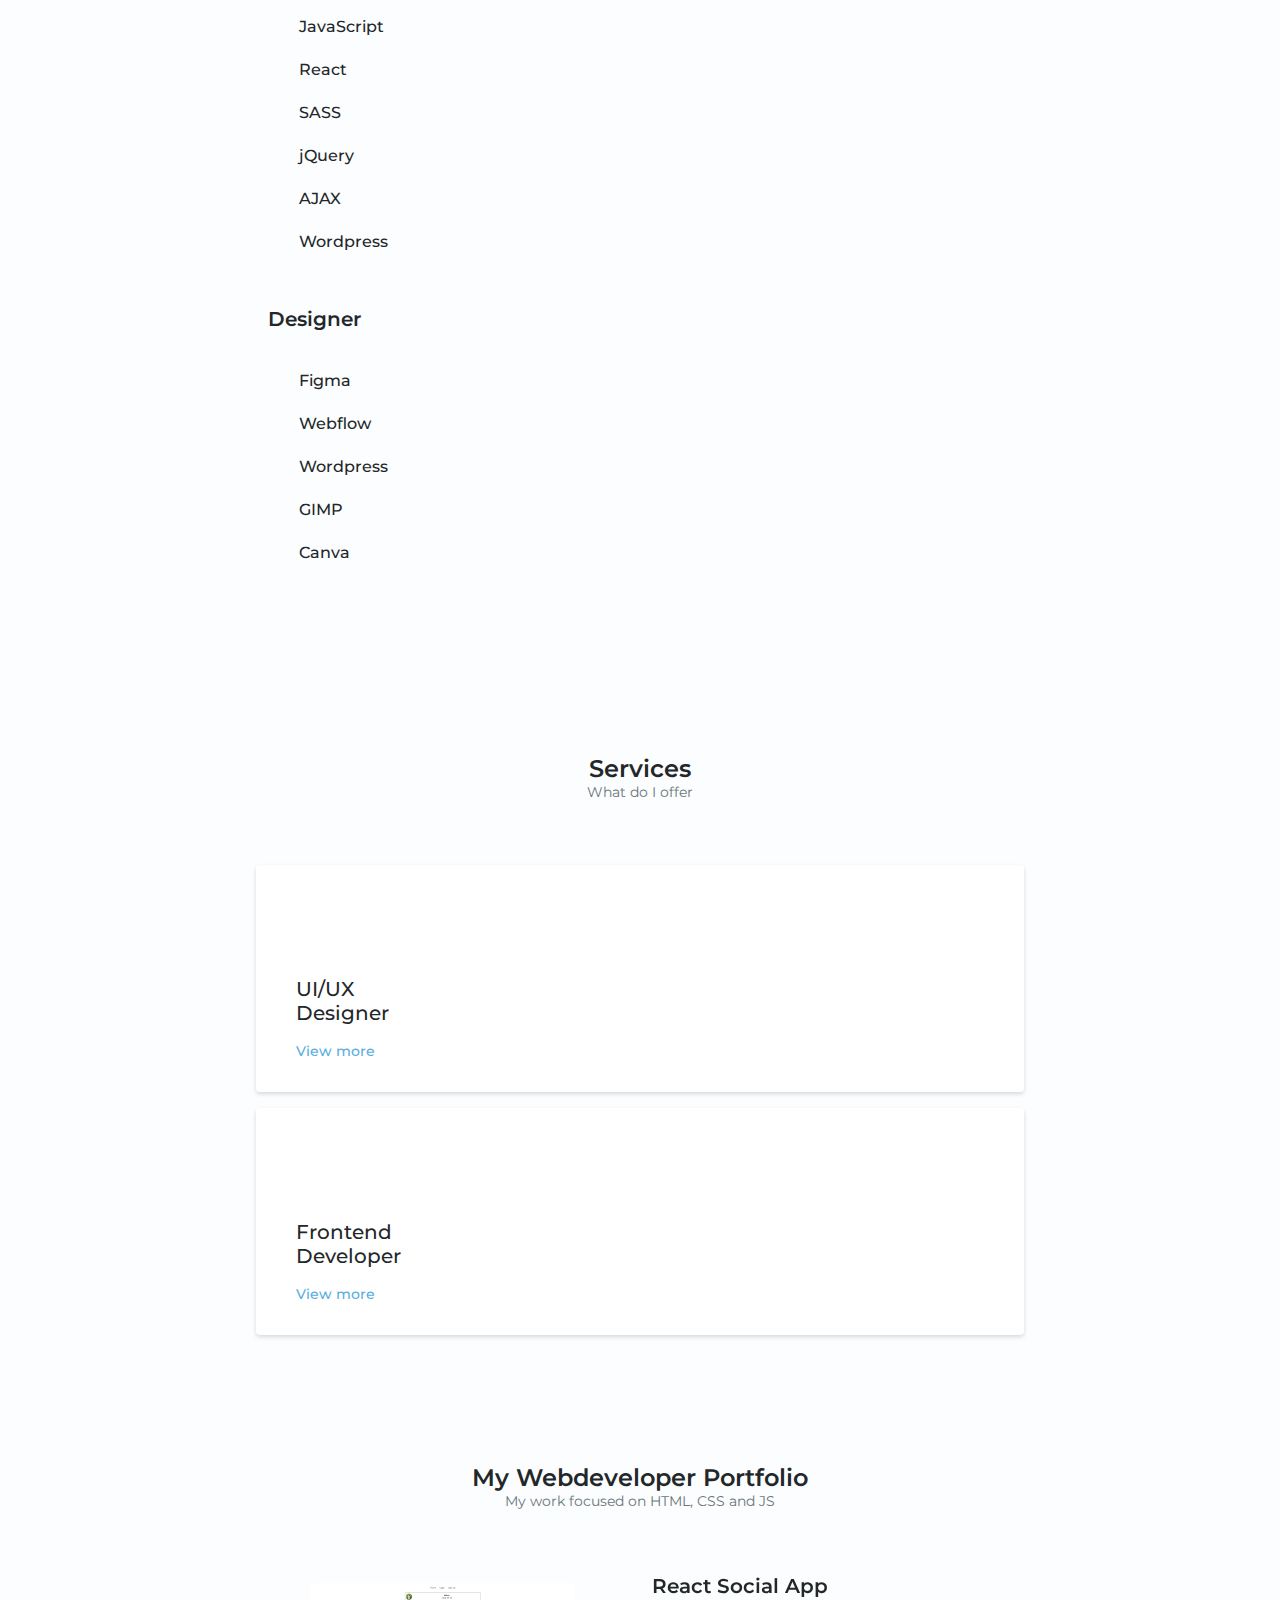
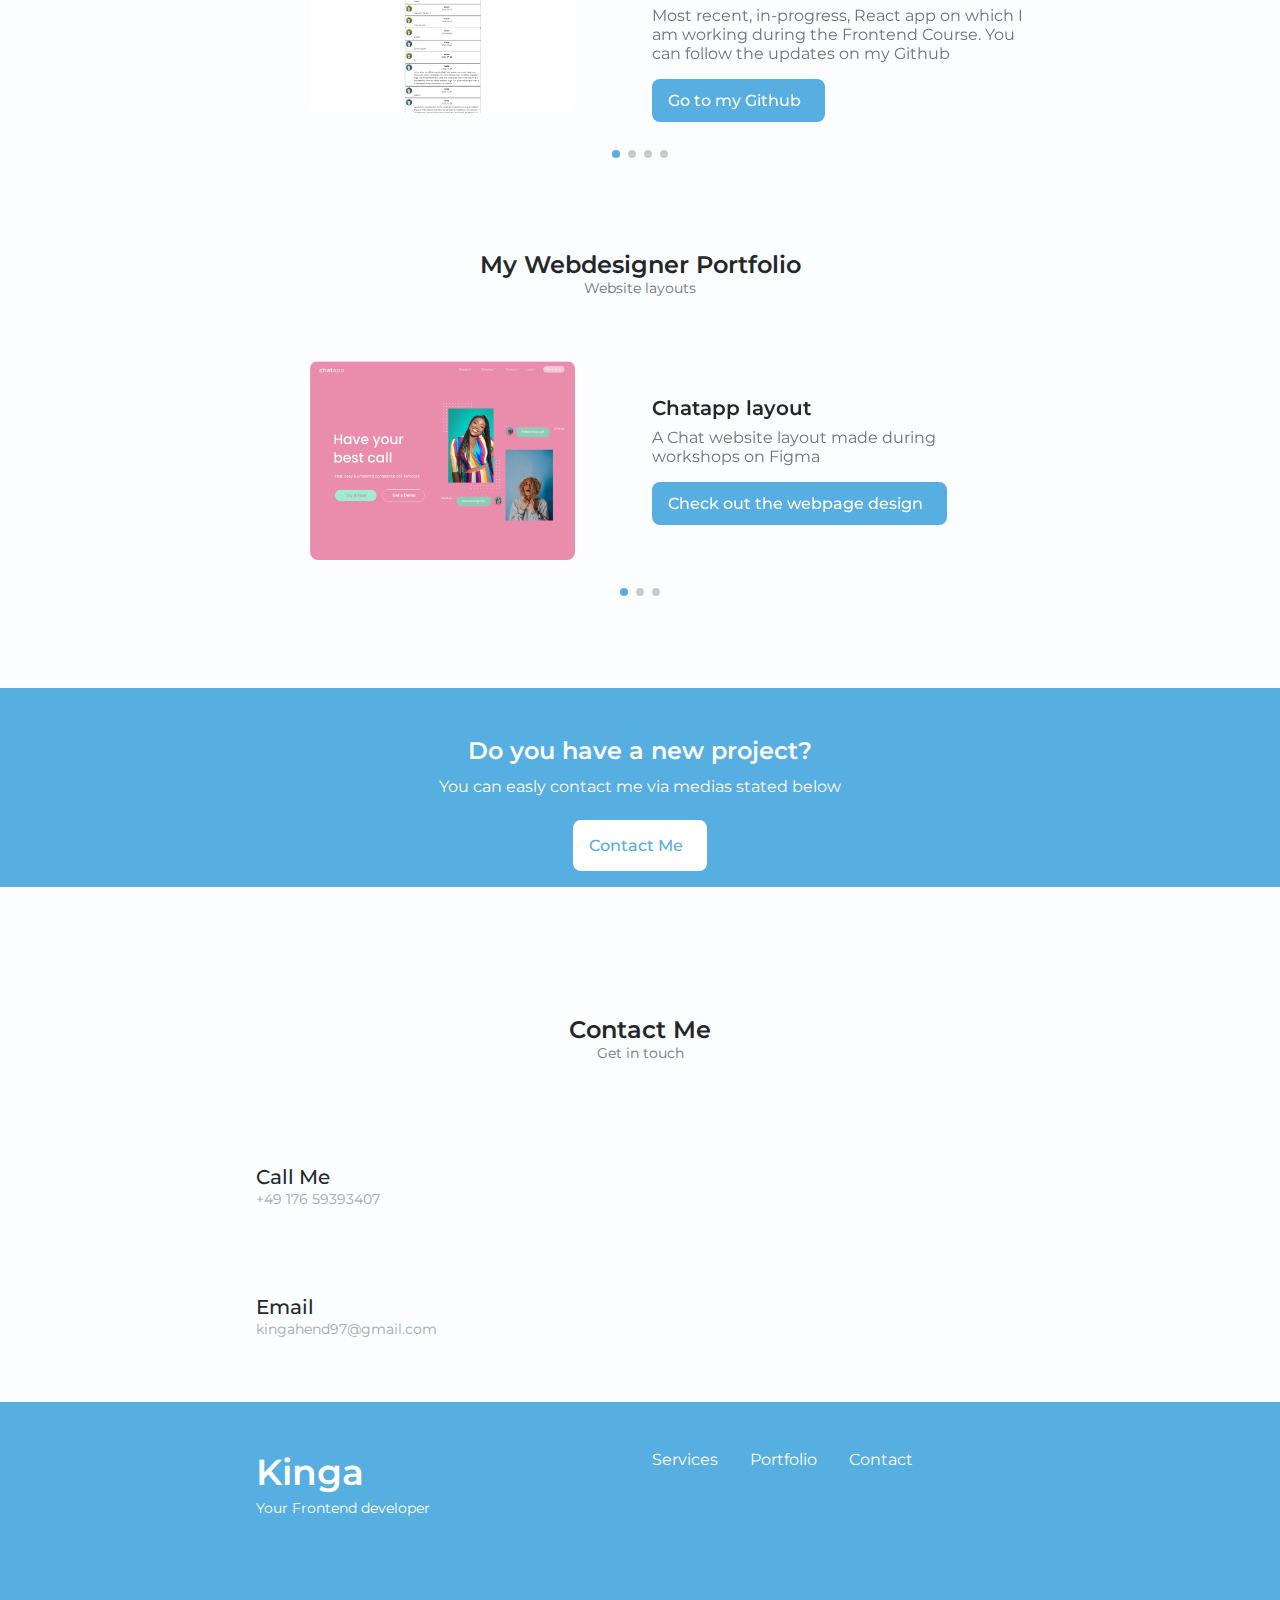
==== commit 94b3ed36: "Webdesign section added" ====
--- a/index.html
+++ b/index.html
@@ -102,7 +102,7 @@
 
                     <div class="home__data">
                         <h1 class="home__title">Hi, I'm Kinga</h1>
-                        <h3 class="home__subtitle">Junior Frontend Developer at your service</h3>
+                        <h3 class="home__subtitle"><br></h3>
                         <p class="home__description">I am a Junior Frontend Developer with passion for web design and a solid background in economics</p>
                         <a href="#contact" class="button button--flex">
                             Contact Me <i class="uil uil-message button__icon"></i>
@@ -121,7 +121,11 @@
                 <img src="img/portfolio.jpg" alt="kinga" class="about__img">
 
                 <div class="about__data">
-                    <p class="about__description">My name is Kinga and I am 26 years old from Poland. I live and study in Germany, in a lovely region of Rhein Valley.<br><br> My previous work experience I carry from McKinsey & Co where I used to work as an Junior Solution Delivery Analyst. I worked a lot with databases. There I also had a chance to acquire my first Python Certificate. <br><br>I also used to work as an Assistant to a Real Estate Appraiser. All of my work experience helped me to further develop my skills at analytical thinking and thinking "outsite of the box"</p>
+                    <p class="about__description">My name is Kinga and I am 26 years old from Poland. I live and study in Germany, in a lovely region of Rhein Valley.<br><br>
+                    I am currently switching my career path from finance and managament to IT. I need to say, it is a very hard yet very satysfying journey so far! 
+                    <br>I have taken part in a 6 months course of Frontend Developer where I got to learn HTML, CSS, JS and React. Since talking about those skills is nothing compared to showing them, I attach few of my projects in the later section of this page.
+                    <br><br>    
+                    Since I am interested in web design, I am focusing my efforts on my skills that involve website desing. I work a lot with FIgma, Webflow and WordPress </p>
                     <div class="about__info">
                         <div>
                             <span class="about__info-title">04+</span>
@@ -229,7 +233,19 @@
 
                                 <div class="skills__data">
                                     <div class="skills__titles">
-                                        <h3 class="skills__name">GIMP</h3>
+                                        <h3 class="skills__name">Webflow</h3>
+                                    </div>
+                                </div>
+
+                                <div class="skills__data">
+                                    <div class="skills__titles">
+                                        <h3 class="skills__name">Wordpress</h3> 
+                                    </div>
+                                </div>
+
+                                <div class="skills__data">
+                                    <div class="skills__titles">
+                                        <h3 class="skills__name">GIMP</h3> 
                                     </div>
                                 </div>
 
@@ -238,7 +254,6 @@
                                         <h3 class="skills__name">Canva</h3> 
                                     </div>
                                 </div>
-
                             </div>
                         </div>
                     </div>
@@ -254,7 +269,7 @@
                 <div class="services__content services-margin">
                     <div>
                         <i class="uil uil-web-grid services__icon"></i>
-                        <h3 class="services__title">Ui/Ux <br> Designer</h3>
+                        <h3 class="services__title">UI/UX <br> Designer</h3>
 
                         <span class="button button--flex button--small button--link services__button">View more
                             <i class="uil uil-arrow-right button__icon"></i>
@@ -316,8 +331,8 @@
         </section>
 
         <section class="portfolio section" id="portfolio">
-            <h2 class="section__title">My Portfolio</h2>
-            <span class="section__subtitle">Most recent work</span>
+            <h2 class="section__title">My Webdeveloper Portfolio</h2>
+            <span class="section__subtitle">My work focused on HTML, CSS and JS</span>
 
             <div class="portfolio__container container swiper-container">
                 <div class="swiper-wrapper">
@@ -392,11 +407,79 @@
             </div>
         </section>
 
+        <section class="portfolio section" id="portfolio">
+            <h2 class="section__title">My Webdesigner Portfolio</h2>
+            <span class="section__subtitle">Website layouts</span>
+
+            <div class="portfolio__container container swiper-container">
+                <div class="swiper-wrapper">
+                    <div class="portfolio__content grid swiper-slide">
+                        <img src="img/Chatapp.png" alt="portfolio 0" class="portfolio__img">
+                        <div class="porfolio__data">
+                            <h3 class="portfolio__title">
+                                Chatapp layout</h3>
+                            <p class="portoflio__decription">A Chat website layout made during workshops on Figma</p>
+                            <a href="https://github.com/kingahendrich/Social-App-Portfolio-Project
+                            " class="button button--flex button--small portfolio__button">
+                                Check out the webpage design
+                                <i class="uil uil-arrow-right button__icon"></i>
+                            </a>
+                        </div>
+                    </div>
+
+                    <div class="portfolio__content grid swiper-slide">
+                        <img src="img/Frame 2.png" alt="portfolio 1" class="portfolio__img">
+                        <div class="porfolio__data">
+                            <h3 class="portfolio__title">
+                                Example layout 1</h3>
+                            <p class="portoflio__decription">An example of a layout made in Figma.</p>
+                            <a href="https://imgur.com/qPbItCi         
+                            
+                            
+                            " class="button button--flex button--small portfolio__button">
+                                Check out this design
+                                <i class="uil uil-arrow-right button__icon"></i>
+                            </a>
+                        </div>
+                    </div>
+
+                    
+                    <div class="portfolio__content grid swiper-slide">
+                        <img src="img/Your Design (2).png" alt="portfolio 1" class="portfolio__img">
+                        <div class="porfolio__data">
+                            <h3 class="portfolio__title">
+                                Example layout 2</h3>
+                            <p class="portoflio__decription">Second example of a layout also created made in Figma.</p>
+                            <a href="https://imgur.com/tHEXuJ6            
+                            
+                            
+                            " class="button button--flex button--small portfolio__button">
+                                Check it out
+                                <i class="uil uil-arrow-right button__icon"></i>
+                            </a>
+                        </div>
+                    </div>
+                
+
+                   
+                </div>
+
+                <div class="swiper-button-next">
+                    <i class="uil uil-angle-right-b swiper-portfolio-icon"></i>
+                </div>
+                <div class="swiper-button-prev">
+                    <i class="uil uil-angle-left-b swiper-portfolio-icon"></i>
+                </div>
+
+                <div class="swiper-pagination"></div>
+            </div>
+        </section>
+
         <section class="project section">
             <div class="project__bg">
                 <div class="project__container container">
                     <div class="project__data">
-                        <h2 class="project__title">You have a new project?</h2>
+                        <h2 class="project__title">Do you have a new project?</h2>
                         <p class="project__description">You can easly contact me via medias stated below</p>
                         <a href="#contact" class="button button--flex button--white">
                             Contact Me 
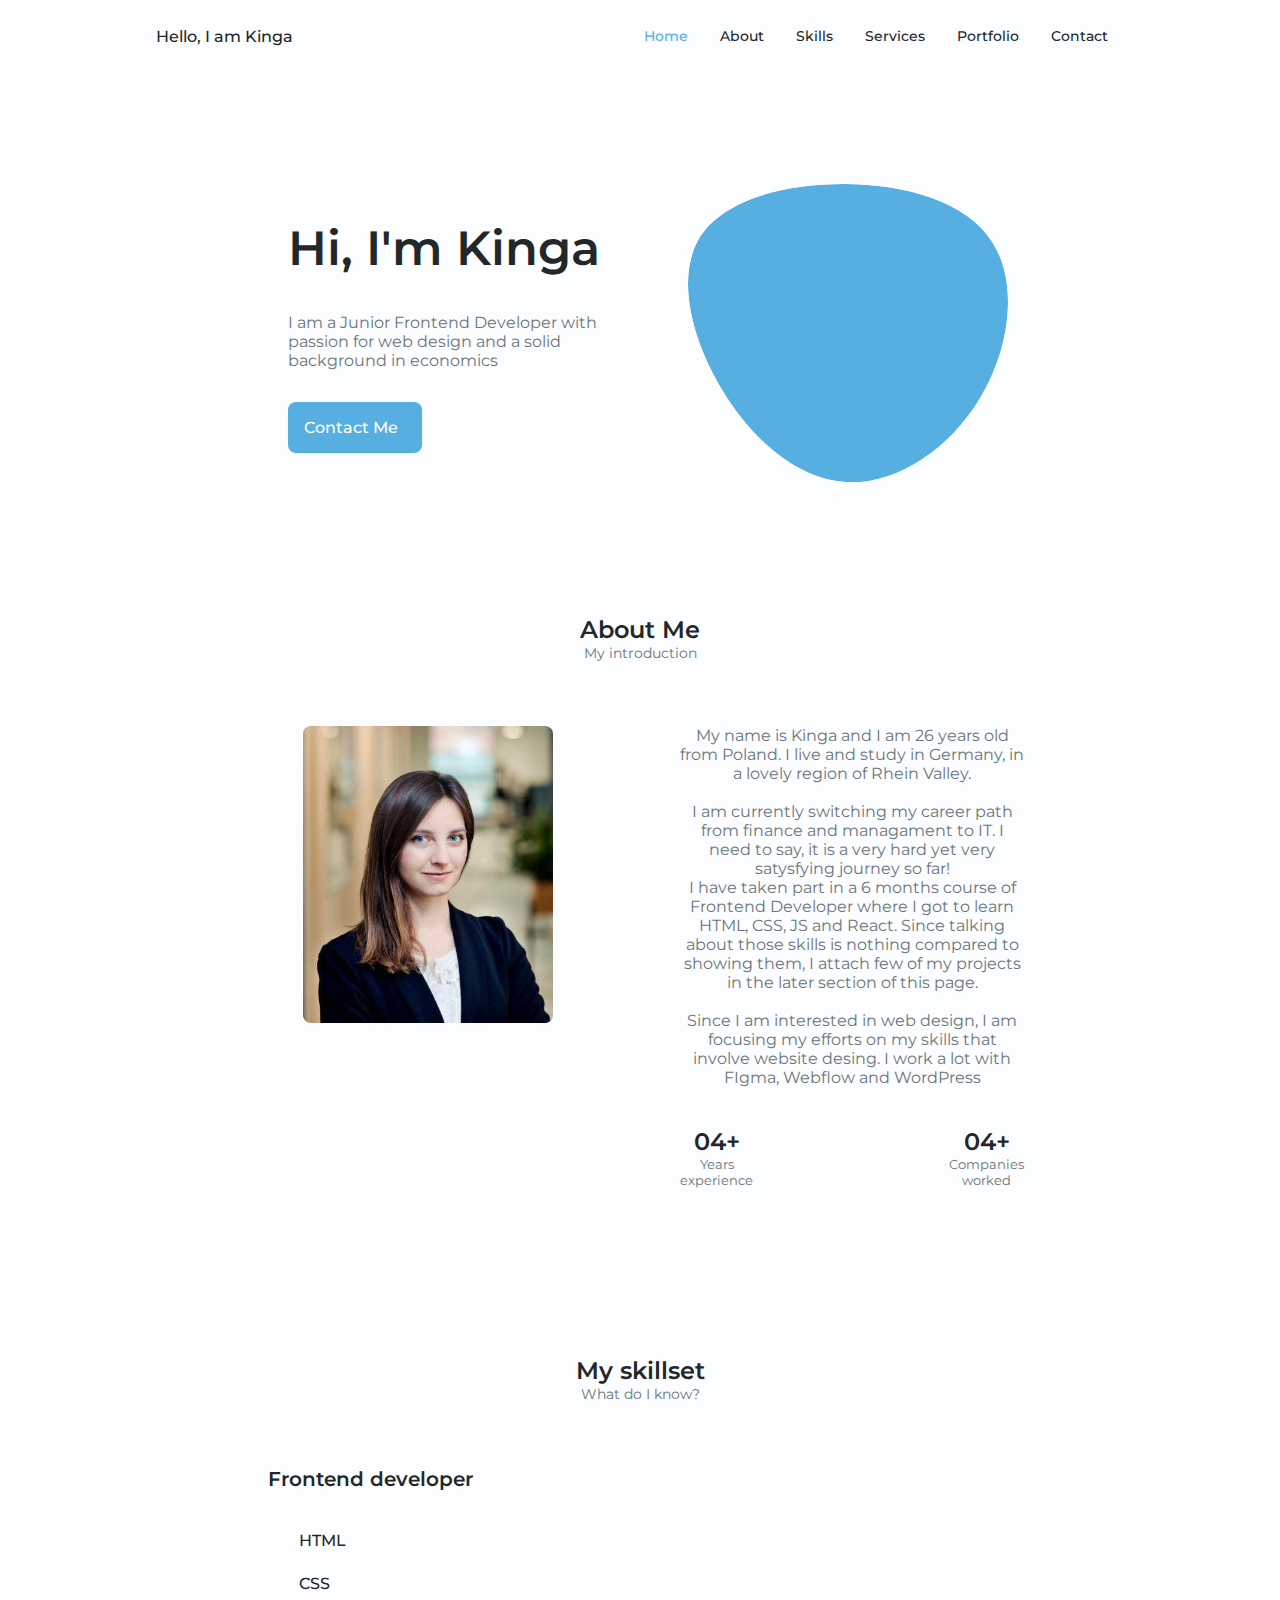
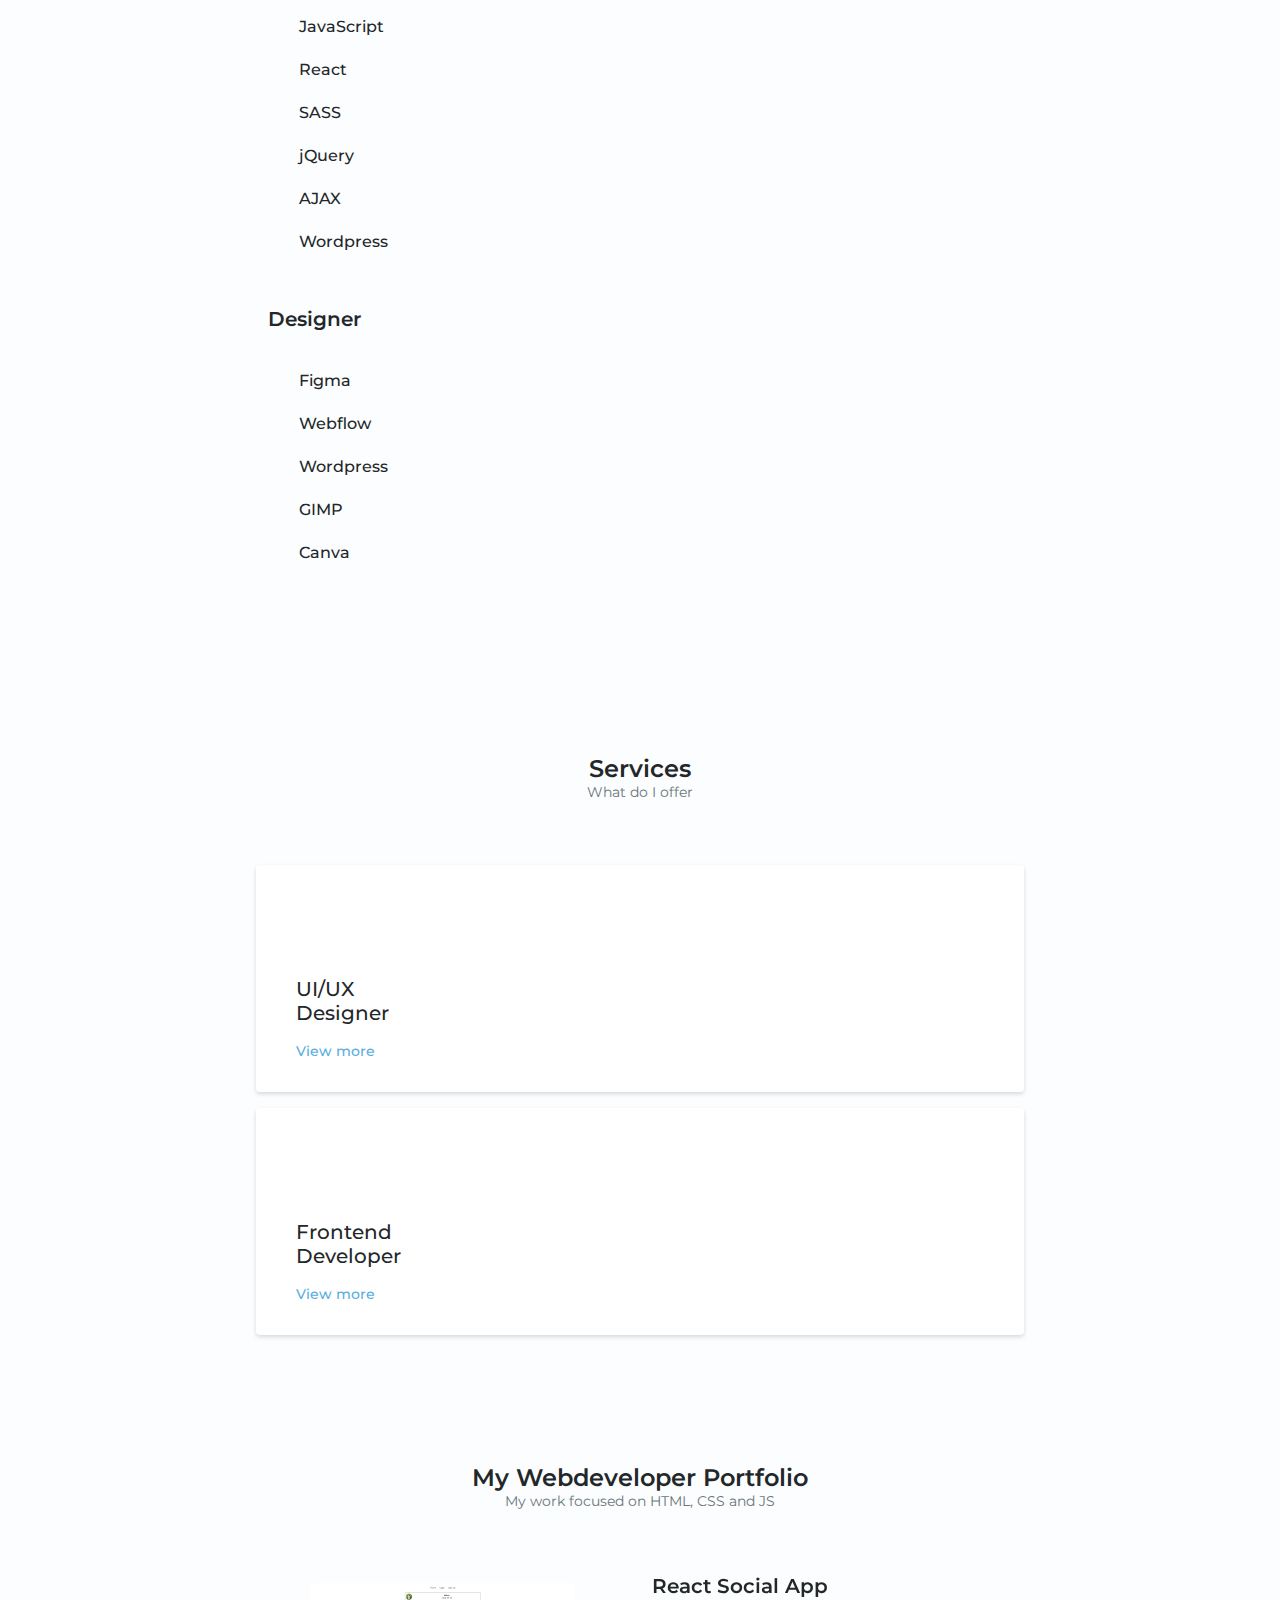
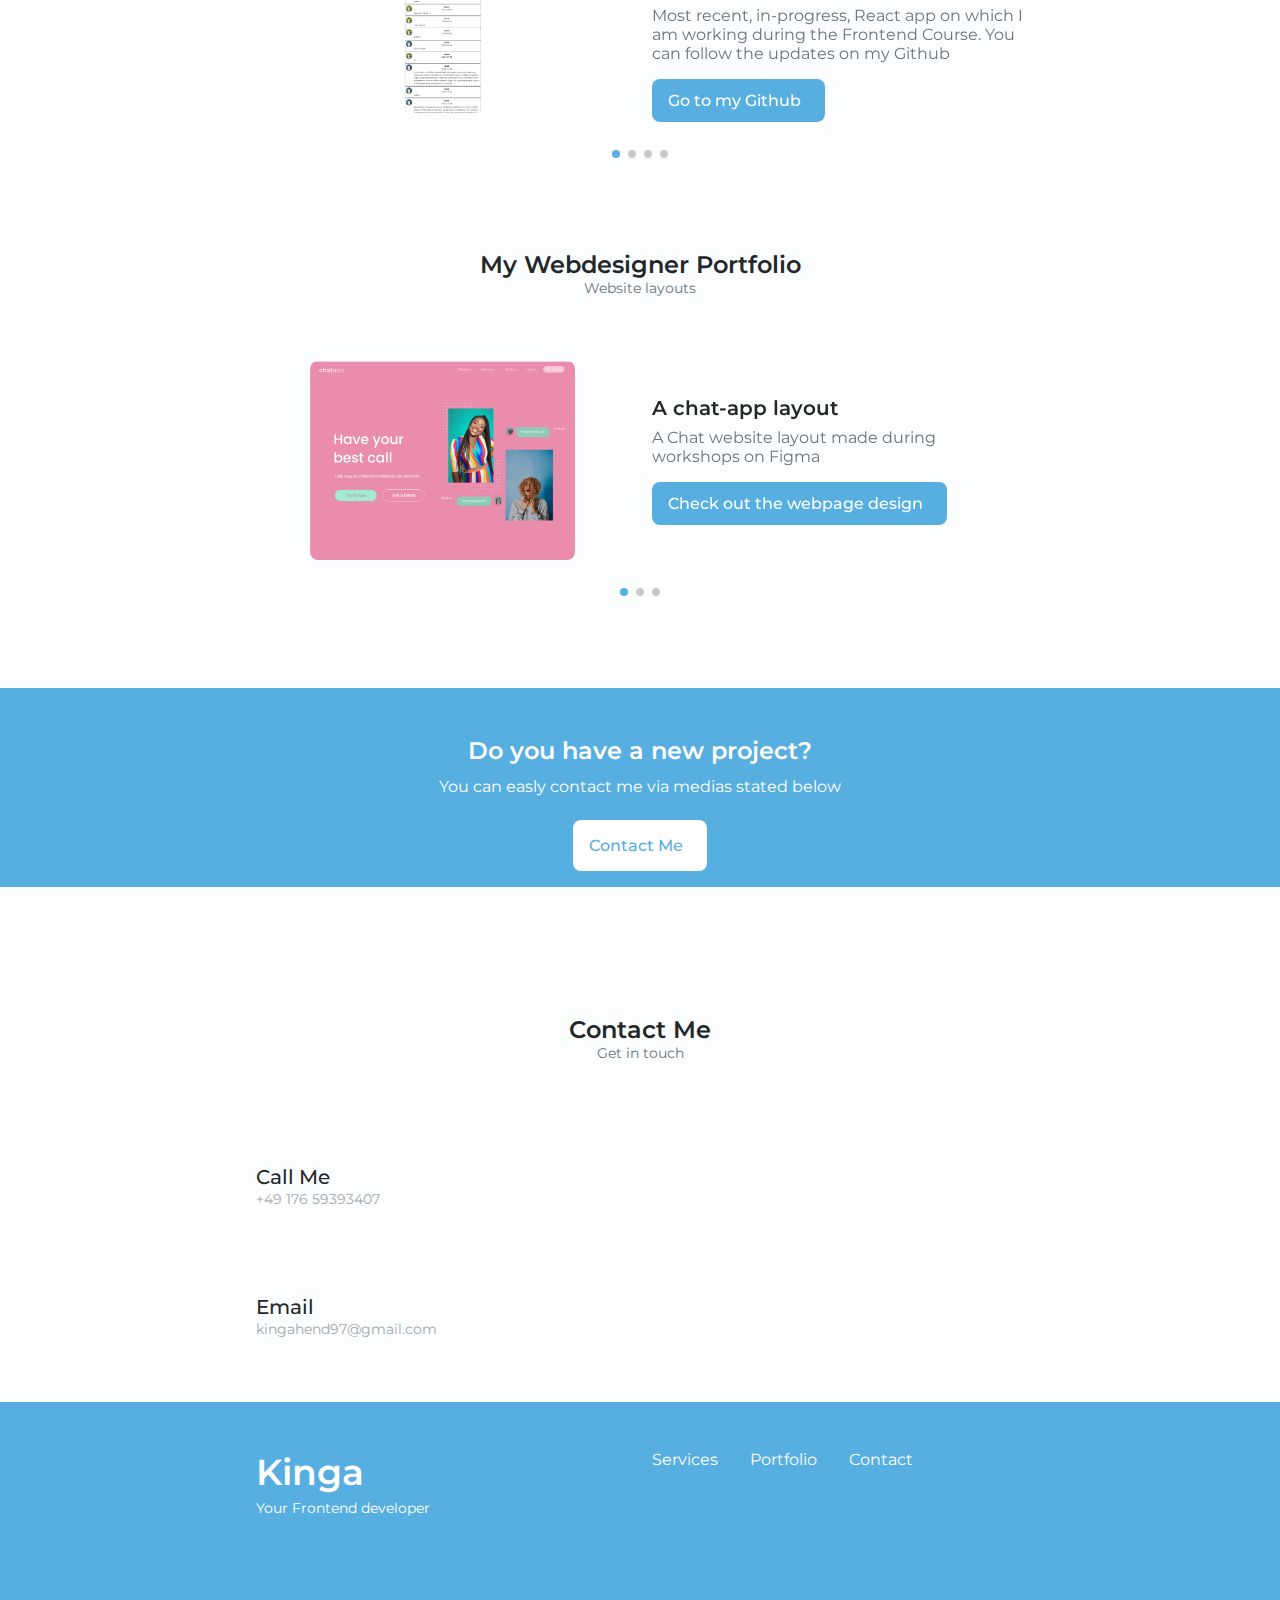
==== commit d91630ac: "update" ====
--- a/index.html
+++ b/index.html
@@ -417,7 +417,7 @@
                         <img src="img/Chatapp.png" alt="portfolio 0" class="portfolio__img">
                         <div class="porfolio__data">
                             <h3 class="portfolio__title">
-                                Chatapp layout</h3>
+                                A chat-app layout</h3>
                             <p class="portoflio__decription">A Chat website layout made during workshops on Figma</p>
                             <a href="https://github.com/kingahendrich/Social-App-Portfolio-Project
                             " class="button button--flex button--small portfolio__button">
